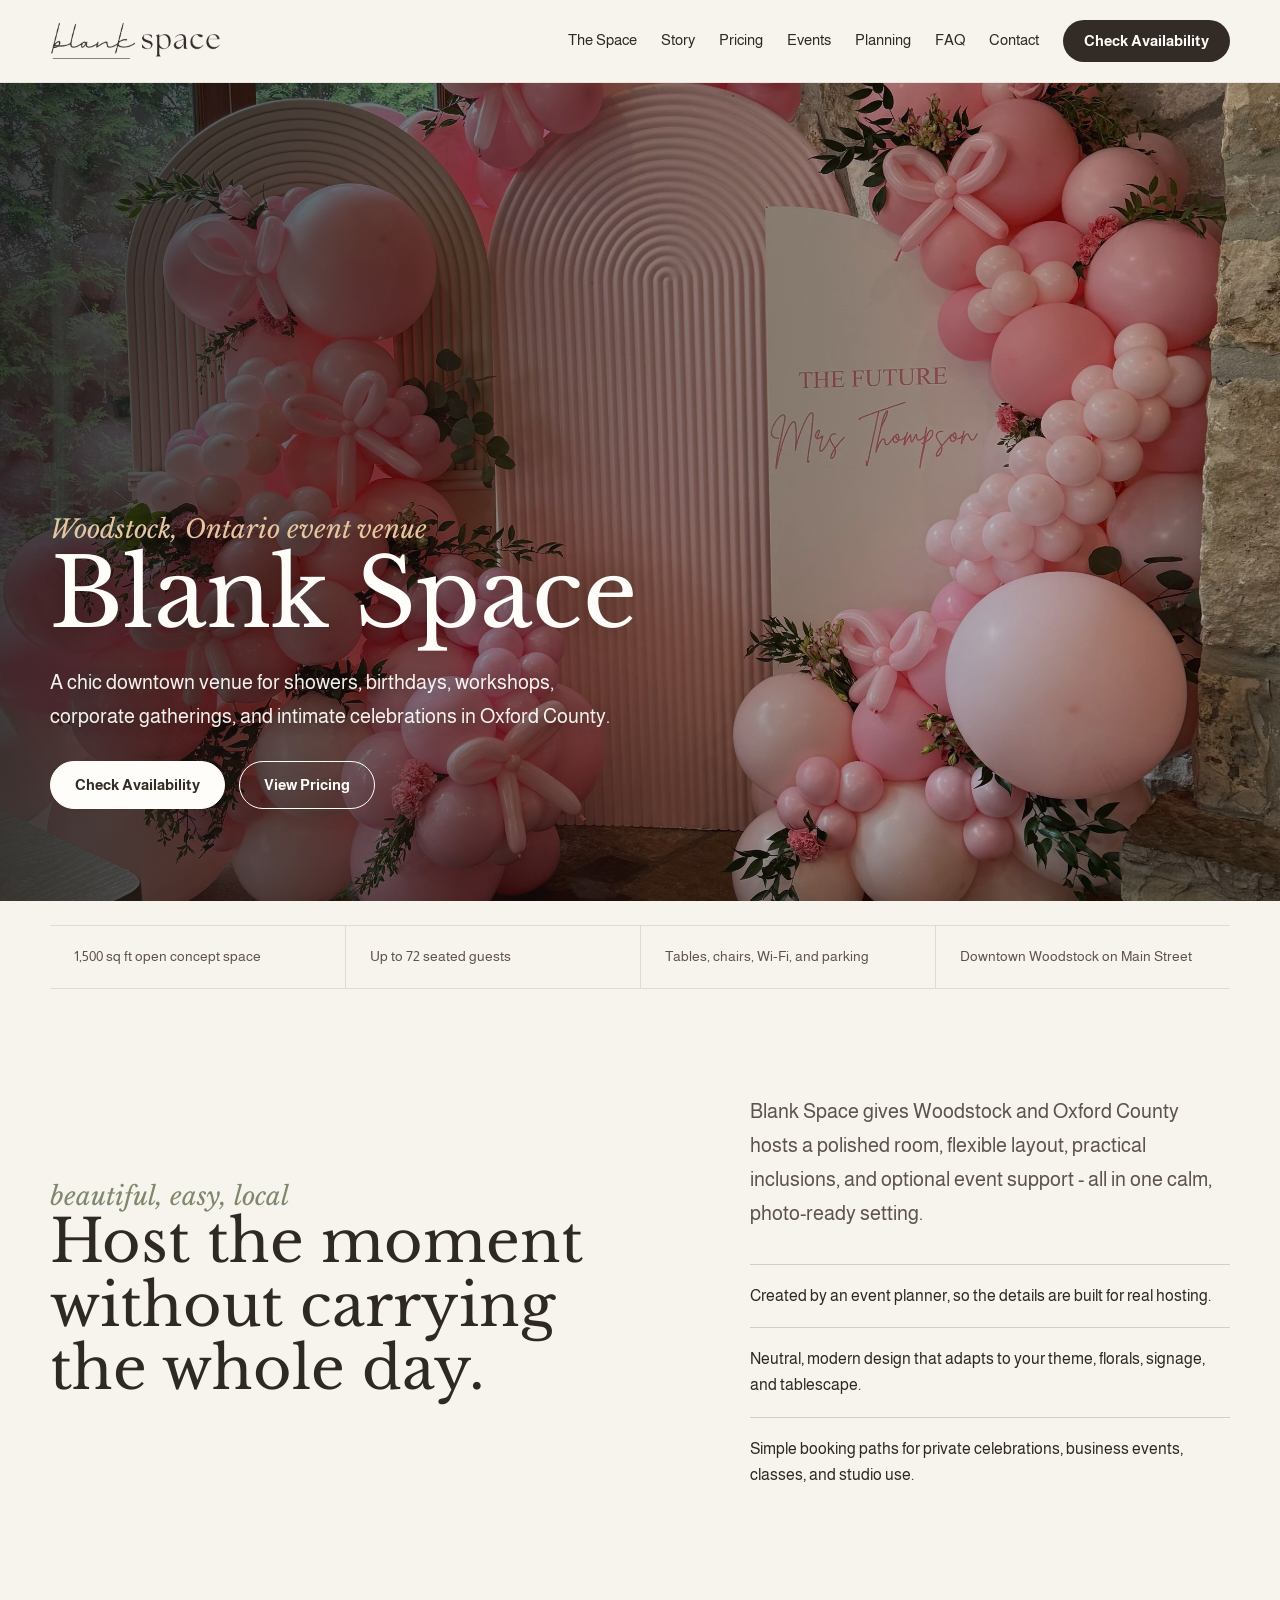
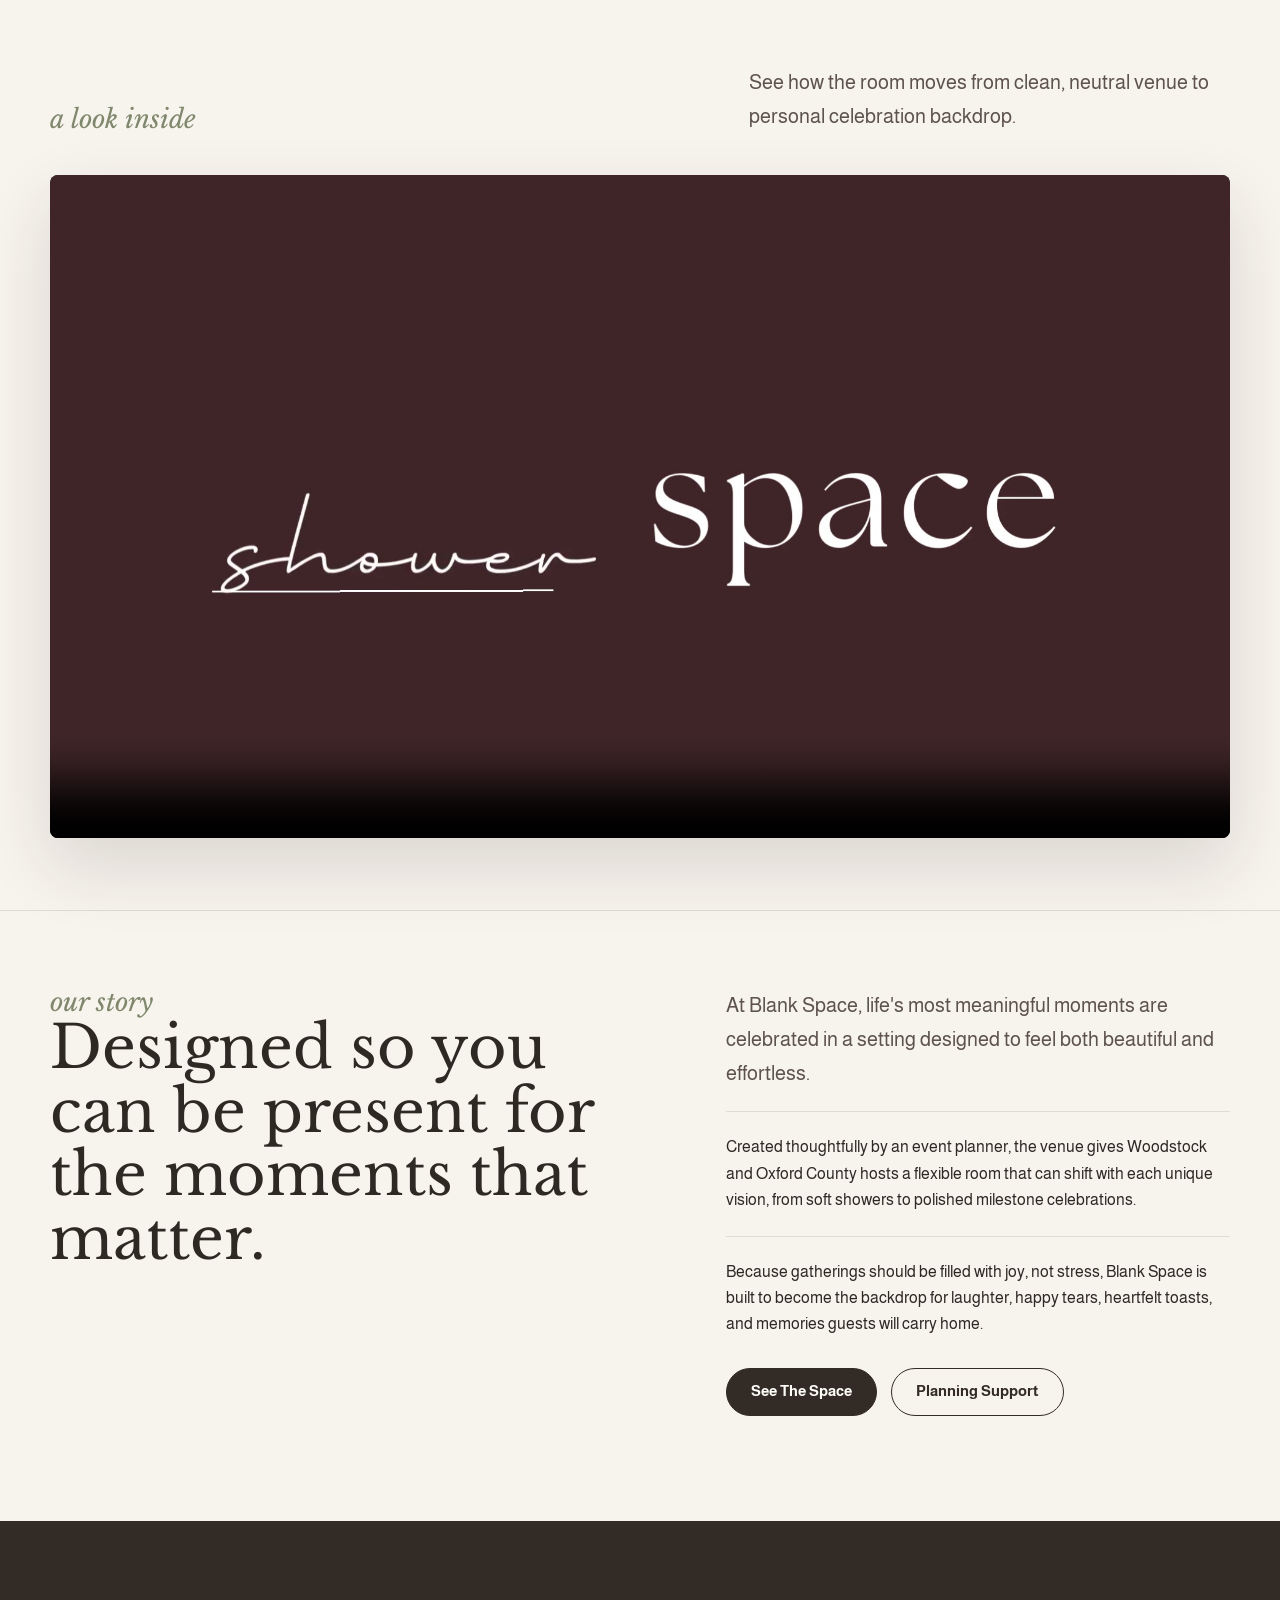
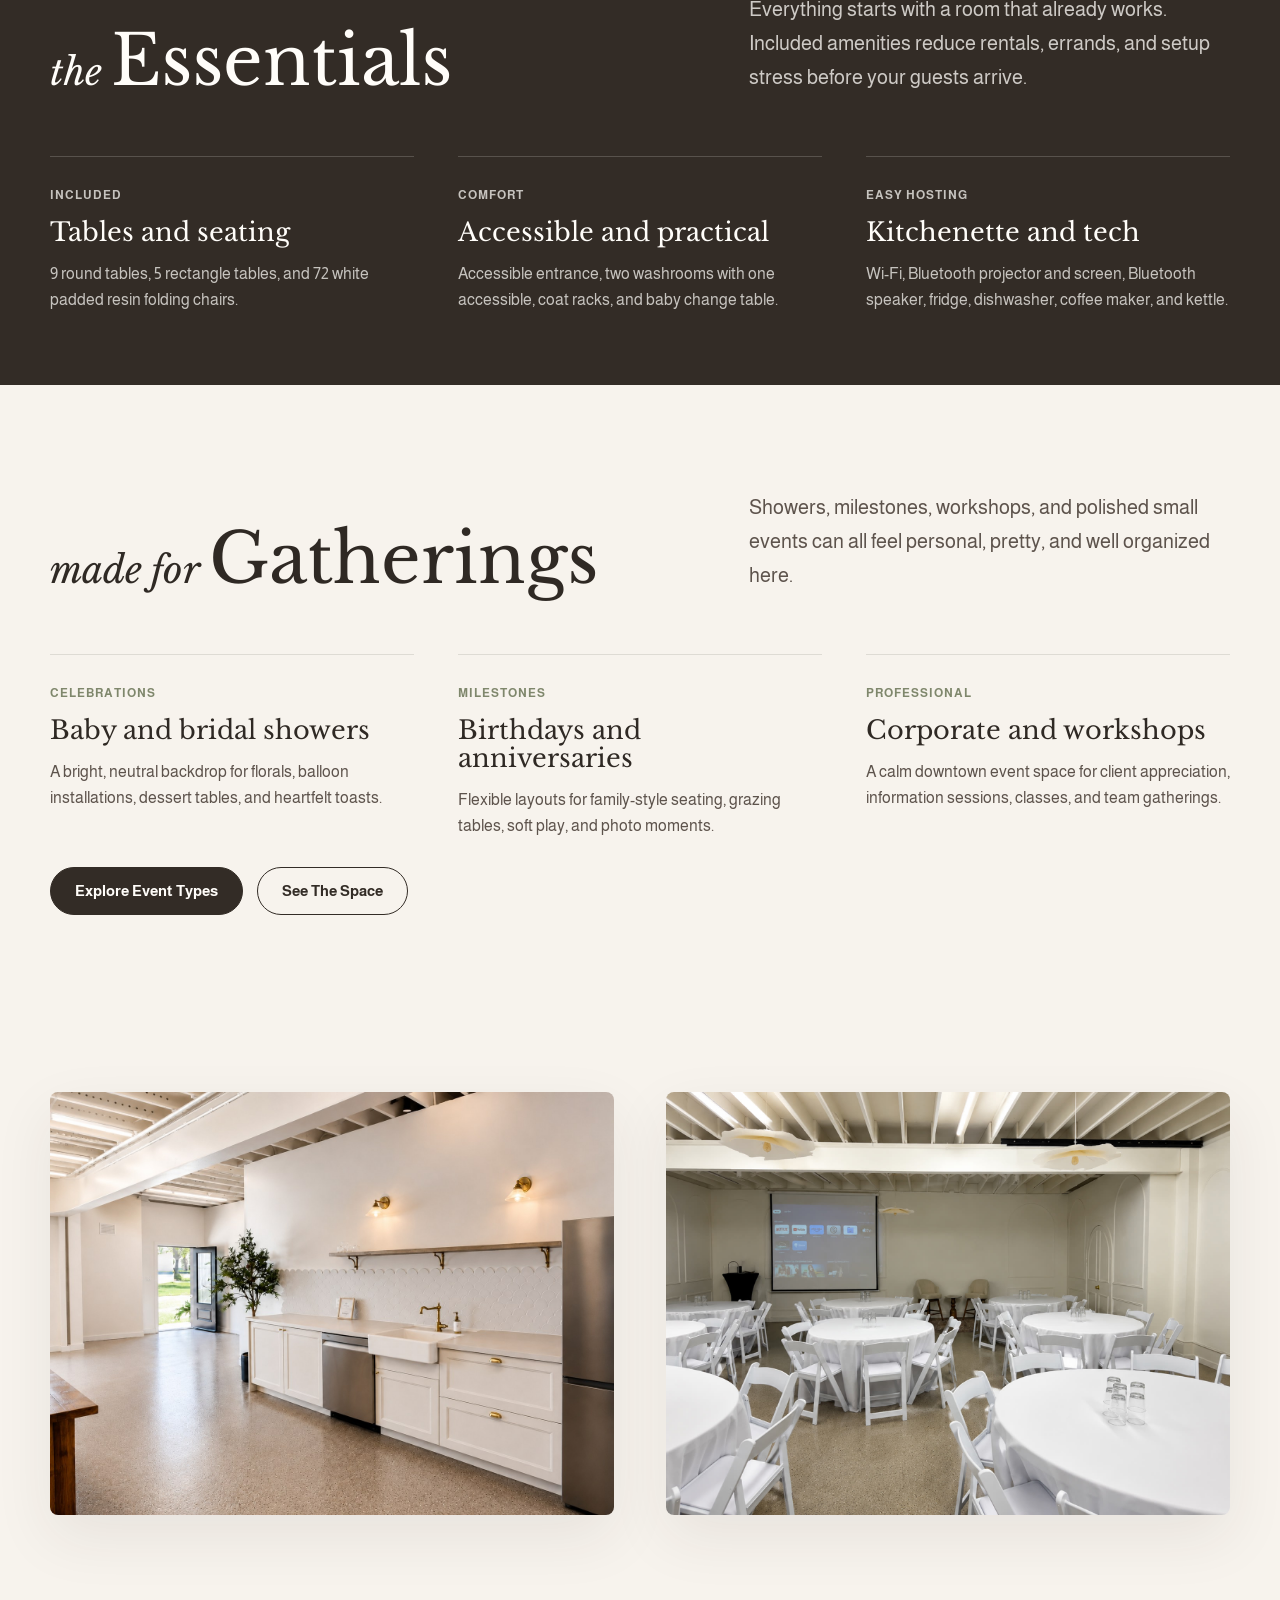
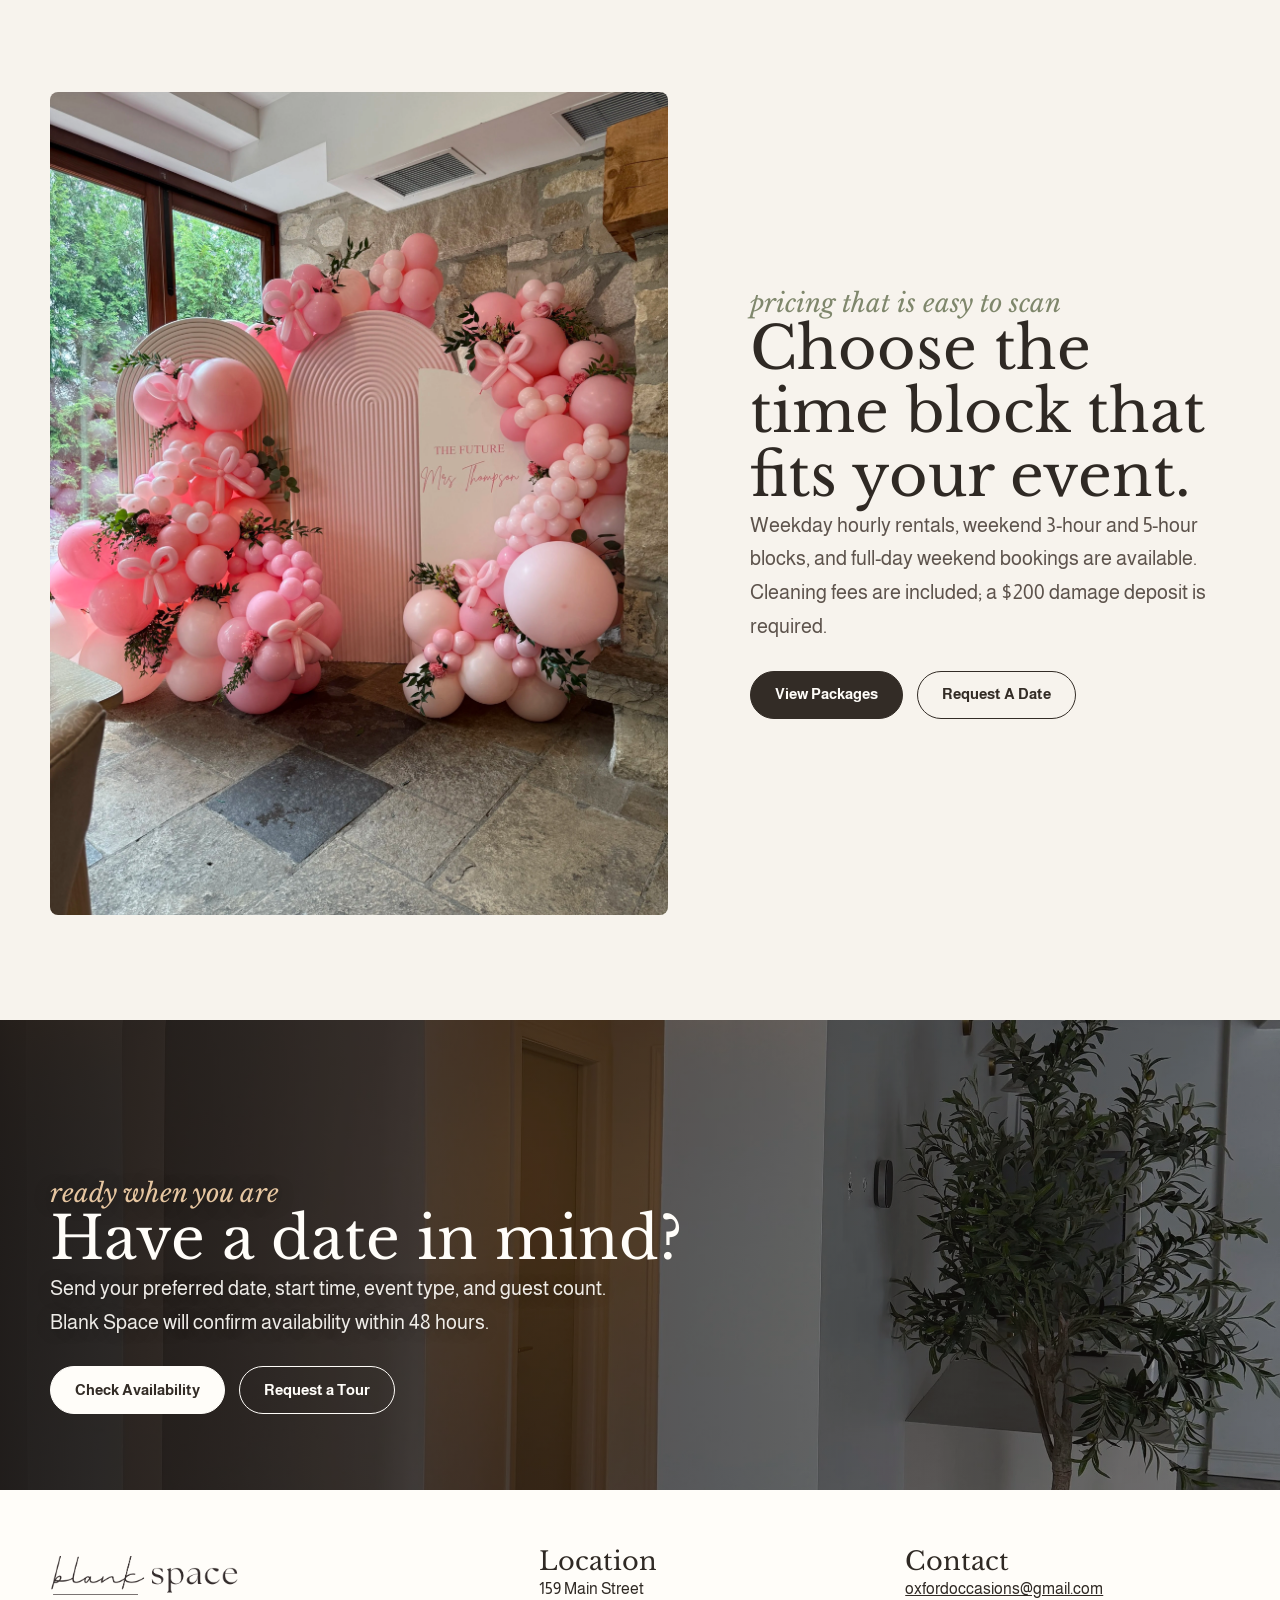
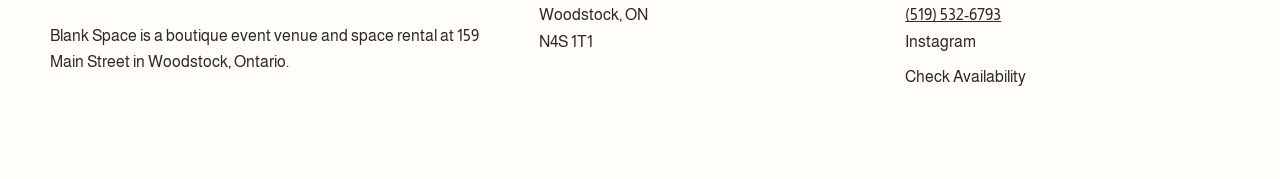
==== site-redesign/index.html @ c5a3ed88 "Point pages at updated kitchenette photo" ====
<!doctype html>
<html lang="en-CA">
  <head>
    <meta charset="utf-8">
    <meta name="viewport" content="width=device-width, initial-scale=1">
    <title>Blank Space | Event Venue & Space Rental in Woodstock, Ontario</title>
    <meta name="description" content="Host showers, birthdays, workshops, corporate events, and intimate celebrations at Blank Space, a chic 1,500 sq ft event venue in downtown Woodstock, Ontario.">
    <link rel="canonical" href="https://www.blankspacewoodstock.ca/">
    <meta property="og:title" content="Blank Space | Woodstock Event Venue">
    <meta property="og:description" content="A chic 1,500 sq ft event venue in downtown Woodstock for showers, birthdays, workshops, corporate events, and intimate gatherings.">
    <meta property="og:image" content="assets/images/pink-shower-backdrop.jpeg">
    <link rel="stylesheet" href="styles.css">
    <script type="application/ld+json">
      {
        "@context": "https://schema.org",
        "@type": "LocalBusiness",
        "name": "Blank Space",
        "image": "https://www.blankspacewoodstock.ca/assets/images/pink-shower-backdrop.jpeg",
        "url": "https://www.blankspacewoodstock.ca/",
        "telephone": "+15195326793",
        "email": "oxfordoccasions@gmail.com",
        "address": {
          "@type": "PostalAddress",
          "streetAddress": "159 Main Street",
          "addressLocality": "Woodstock",
          "addressRegion": "ON",
          "postalCode": "N4S 1T1",
          "addressCountry": "CA"
        },
        "description": "A boutique event venue and space rental in downtown Woodstock, Ontario for showers, birthdays, workshops, corporate events, and intimate celebrations.",
        "priceRange": "$$"
      }
    </script>
  </head>
  <body>
    <a class="skip-link" href="#main">Skip to content</a>
    <header class="site-header">
      <div class="nav-wrap">
        <a class="brand" href="index.html" aria-label="Blank Space home">
          <img src="assets/images/blank-space-logo.png" alt="Blank Space">
        </a>
        <button class="nav-toggle" type="button" aria-expanded="false" aria-controls="site-nav" aria-label="Open menu" data-nav-toggle>
          <span></span><span></span>
        </button>
        <nav class="site-nav" id="site-nav" aria-label="Main navigation" data-nav>
          <a href="space.html">The Space</a>
          <a href="index.html#our-story">Story</a>
          <a href="pricing.html">Pricing</a>
          <a href="events.html">Events</a>
          <a href="planning.html">Planning</a>
          <a href="faq.html">FAQ</a>
          <a href="contact.html">Contact</a>
          <a class="button" href="book.html">Check Availability</a>
        </nav>
      </div>
    </header>

    <main id="main">
      <section class="hero" style="--hero-image: url('assets/images/pink-shower-backdrop.jpeg');">
        <div class="hero-inner">
          <div class="hero-copy reveal">
            <span class="eyebrow">Woodstock, Ontario event venue</span>
            <h1>Blank Space</h1>
            <p class="lead">A chic downtown venue for showers, birthdays, workshops, corporate gatherings, and intimate celebrations in Oxford County.</p>
            <div class="hero-actions">
              <a class="button light" href="book.html">Check Availability</a>
              <a class="button secondary light" href="pricing.html">View Pricing</a>
            </div>
          </div>
        </div>
      </section>

      <section class="hero-facts-section" aria-label="Venue highlights">
        <div class="container hero-facts reveal">
          <span>1,500 sq ft open concept space</span>
          <span>Up to 72 seated guests</span>
          <span>Tables, chairs, Wi-Fi, and parking</span>
          <span>Downtown Woodstock on Main Street</span>
        </div>
      </section>

      <section class="section">
        <div class="container split">
          <div class="reveal">
            <span class="script">beautiful, easy, local</span>
            <h2>Host the moment without carrying the whole day.</h2>
          </div>
          <div class="reveal">
            <p class="lead">Blank Space gives Woodstock and Oxford County hosts a polished room, flexible layout, practical inclusions, and optional event support - all in one calm, photo-ready setting.</p>
            <ul class="list-clean">
              <li>Created by an event planner, so the details are built for real hosting.</li>
              <li>Neutral, modern design that adapts to your theme, florals, signage, and tablescape.</li>
              <li>Simple booking paths for private celebrations, business events, classes, and studio use.</li>
            </ul>
          </div>
        </div>
      </section>

      <section class="section tight video-section">
        <div class="container">
          <div class="video-intro reveal">
            <span class="script">a look inside</span>
            <p class="lead">See how the room moves from clean, neutral venue to personal celebration backdrop.</p>
          </div>
          <div class="video-frame reveal">
            <video
              src="assets/videos/blank-space-original-home.mp4"
              poster="assets/videos/blank-space-video-poster.jpg"
              autoplay
              muted
              loop
              playsinline
              controls
              preload="metadata"
              aria-label="Video tour of Blank Space event venue in Woodstock, Ontario"
            ></video>
          </div>
        </div>
      </section>

      <section class="section story-section" id="our-story">
        <div class="container story-layout reveal">
          <div>
            <span class="script">our story</span>
            <h2>Designed so you can be present for the moments that matter.</h2>
          </div>
          <div class="story-copy">
            <p class="lead">At Blank Space, life's most meaningful moments are celebrated in a setting designed to feel both beautiful and effortless.</p>
            <p>Created thoughtfully by an event planner, the venue gives Woodstock and Oxford County hosts a flexible room that can shift with each unique vision, from soft showers to polished milestone celebrations.</p>
            <p>Because gatherings should be filled with joy, not stress, Blank Space is built to become the backdrop for laughter, happy tears, heartfelt toasts, and memories guests will carry home.</p>
            <div class="actions">
              <a class="button" href="space.html">See The Space</a>
              <a class="button secondary" href="planning.html">Planning Support</a>
            </div>
          </div>
        </div>
      </section>

      <section class="section tight feature-band">
        <div class="container">
          <div class="section-head reveal">
            <div class="title-fusion compact">
              <span class="script">the</span>
              <h2>Essentials</h2>
            </div>
            <p class="lead">Everything starts with a room that already works. Included amenities reduce rentals, errands, and setup stress before your guests arrive.</p>
          </div>
          <div class="feature-grid reveal">
            <article class="panel">
              <p class="meta">Included</p>
              <h3>Tables and seating</h3>
              <p>9 round tables, 5 rectangle tables, and 72 white padded resin folding chairs.</p>
            </article>
            <article class="panel">
              <p class="meta">Comfort</p>
              <h3>Accessible and practical</h3>
              <p>Accessible entrance, two washrooms with one accessible, coat racks, and baby change table.</p>
            </article>
            <article class="panel">
              <p class="meta">Easy hosting</p>
              <h3>Kitchenette and tech</h3>
              <p>Wi-Fi, Bluetooth projector and screen, Bluetooth speaker, fridge, dishwasher, coffee maker, and kettle.</p>
            </article>
          </div>
        </div>
      </section>

      <section class="section">
        <div class="container">
          <div class="section-head reveal">
            <div class="title-fusion compact">
              <span class="script">made for</span>
              <h2>Gatherings</h2>
            </div>
            <p class="lead">Showers, milestones, workshops, and polished small events can all feel personal, pretty, and well organized here.</p>
          </div>
          <div class="event-grid reveal">
            <article class="panel">
              <p class="meta">Celebrations</p>
              <h3>Baby and bridal showers</h3>
              <p>A bright, neutral backdrop for florals, balloon installations, dessert tables, and heartfelt toasts.</p>
            </article>
            <article class="panel">
              <p class="meta">Milestones</p>
              <h3>Birthdays and anniversaries</h3>
              <p>Flexible layouts for family-style seating, grazing tables, soft play, and photo moments.</p>
            </article>
            <article class="panel">
              <p class="meta">Professional</p>
              <h3>Corporate and workshops</h3>
              <p>A calm downtown event space for client appreciation, information sessions, classes, and team gatherings.</p>
            </article>
          </div>
          <div class="actions reveal">
            <a class="button" href="events.html">Explore Event Types</a>
            <a class="button secondary" href="space.html">See The Space</a>
          </div>
        </div>
      </section>

      <section class="section tight">
        <div class="container room-photo-grid reveal" aria-label="Blank Space venue gallery">
          <img src="assets/images/blank-space-kitchenette-wide.jpg" alt="Kitchenette, open entry, and bright neutral finishes inside Blank Space in Woodstock">
          <img src="assets/images/blank-space-seated-event-layout.jpg" alt="Round tables and white chairs set for a gathering at Blank Space">
        </div>
      </section>

      <section class="section">
        <div class="container split">
          <div class="media-frame tall reveal">
            <img src="assets/images/pink-shower-backdrop.jpeg" alt="Pink balloon and backdrop setup for a shower at Blank Space">
          </div>
          <div class="reveal">
            <span class="script">pricing that is easy to scan</span>
            <h2>Choose the time block that fits your event.</h2>
            <p class="lead">Weekday hourly rentals, weekend 3-hour and 5-hour blocks, and full-day weekend bookings are available. Cleaning fees are included; a $200 damage deposit is required.</p>
            <div class="actions">
              <a class="button" href="pricing.html">View Packages</a>
              <a class="button secondary" href="book.html">Request A Date</a>
            </div>
          </div>
        </div>
      </section>

      <section class="dark-cta" style="--cta-image: url('assets/images/arched-entry-detail.jpeg');">
        <div class="container reveal">
          <span class="script">ready when you are</span>
          <h2>Have a date in mind?</h2>
          <p class="lead">Send your preferred date, start time, event type, and guest count. Blank Space will confirm availability within 48 hours.</p>
          <div class="actions">
            <a class="button light" href="book.html">Check Availability</a>
            <a class="button secondary light" href="contact.html">Request a Tour</a>
          </div>
        </div>
      </section>
    </main>

    <footer class="site-footer">
      <div class="container footer-grid">
        <div>
          <img class="footer-logo" src="assets/images/blank-space-logo.png" alt="Blank Space">
          <p>Blank Space is a boutique event venue and space rental at 159 Main Street in Woodstock, Ontario.</p>
        </div>
        <div>
          <h3>Location</h3>
          <p>159 Main Street<br>Woodstock, ON<br>N4S 1T1</p>
        </div>
        <div>
          <h3>Contact</h3>
          <p><a href="mailto:oxfordoccasions@gmail.com">oxfordoccasions@gmail.com</a><br><a href="tel:+15195326793">(519) 532-6793</a></p>
          <nav class="footer-nav" aria-label="Footer navigation">
            <a href="https://www.instagram.com/blankspace.woodstock/">Instagram</a>
            <a href="book.html">Check Availability</a>
          </nav>
        </div>
      </div>
    </footer>

    <div class="mobile-cta" aria-label="Quick actions">
      <a class="button" href="book.html">Book</a>
      <a class="button secondary" href="tel:+15195326793">Call</a>
    </div>
    <script src="script.js" defer></script>
  </body>
</html>
---- site-redesign/styles.css ----
@font-face {
  font-family: "Libre Baskerville";
  src: url("assets/fonts/kmKnZrc3Hgbbcjq75U4uslyuy4kn0qNZaxM.eee132f59d.woff2") format("woff2");
  font-weight: 400;
  font-style: normal;
  font-display: swap;
}

@font-face {
  font-family: "Libre Baskerville";
  src: url("assets/fonts/kmKWZrc3Hgbbcjq75U4uslyuy4kn0qNccR04_RUJeby2OU36SjNNluc.4e88d39c9b.woff2") format("woff2");
  font-weight: 400;
  font-style: italic;
  font-display: swap;
}

@font-face {
  font-family: "Almarai";
  src: url("assets/fonts/tsstApxBaigK_hnnQ12Fow.09d54406c7.woff2") format("woff2");
  font-weight: 400;
  font-style: normal;
  font-display: swap;
}

@font-face {
  font-family: "Almarai";
  src: url("assets/fonts/tssoApxBaigK_hnnS-agtn-Wow.eac91ddb12.woff2") format("woff2");
  font-weight: 700;
  font-style: normal;
  font-display: swap;
}

:root {
  --ink: #2f2924;
  --ink-soft: #5d534c;
  --paper: #f7f3ed;
  --paper-deep: #eee8df;
  --white: #fffdf9;
  --espresso: #332c26;
  --champagne: #d8bea0;
  --rose: #eab8bc;
  --olive: #7f876c;
  --line: rgba(47, 41, 36, 0.18);
  --line-soft: rgba(47, 41, 36, 0.12);
  --radius: 8px;
  --max: 1180px;
  --header-h: 82px;
}

* {
  box-sizing: border-box;
}

html {
  scroll-behavior: smooth;
}

body {
  margin: 0;
  background: var(--paper);
  color: var(--ink);
  font-family: "Almarai", Arial, sans-serif;
  font-size: 16px;
  line-height: 1.65;
}

body.nav-open {
  overflow: hidden;
}

img {
  display: block;
  max-width: 100%;
}

a {
  color: inherit;
}

.skip-link {
  position: fixed;
  left: 16px;
  top: 12px;
  z-index: 1000;
  transform: translateY(-160%);
  background: var(--espresso);
  color: var(--white);
  padding: 12px 16px;
}

.skip-link:focus {
  transform: translateY(0);
}

.site-header {
  position: sticky;
  top: 0;
  z-index: 30;
  min-height: var(--header-h);
  border-bottom: 1px solid rgba(47, 41, 36, 0.08);
  background: rgba(247, 243, 237, 0.92);
  backdrop-filter: blur(16px);
}

.nav-wrap {
  width: min(var(--max), calc(100% - 48px));
  min-height: var(--header-h);
  margin: 0 auto;
  display: flex;
  align-items: center;
  justify-content: space-between;
  gap: 28px;
}

.brand {
  display: inline-flex;
  align-items: center;
  text-decoration: none;
  min-width: 158px;
}

.brand img {
  width: 172px;
  height: auto;
}

.site-nav {
  display: flex;
  align-items: center;
  gap: 24px;
  font-size: 0.91rem;
}

.site-nav a {
  text-decoration: none;
  padding: 8px 0;
  border-bottom: 1px solid transparent;
}

.site-nav a:hover,
.site-nav a[aria-current="page"] {
  border-color: currentColor;
}

.site-nav .button {
  min-height: 42px;
  padding: 12px 20px;
  white-space: nowrap;
}

.nav-toggle {
  display: none;
  width: 44px;
  height: 44px;
  border: 0;
  background: transparent;
  color: var(--ink);
  padding: 10px;
}

.nav-toggle span {
  display: block;
  height: 1px;
  margin: 7px 0;
  background: currentColor;
}

.button,
button.button {
  display: inline-flex;
  align-items: center;
  justify-content: center;
  min-height: 48px;
  padding: 14px 24px;
  border: 1px solid var(--espresso);
  border-radius: 999px;
  background: var(--espresso);
  color: var(--white);
  font: 700 0.93rem/1 "Almarai", Arial, sans-serif;
  text-decoration: none;
  cursor: pointer;
  transition: transform 180ms ease, background 180ms ease, color 180ms ease;
}

.button:hover,
.button:focus-visible {
  transform: translateY(-2px);
  background: transparent;
  color: var(--espresso);
}

.button.light {
  border-color: var(--white);
  background: var(--white);
  color: var(--espresso);
}

.button.light:hover,
.button.light:focus-visible {
  background: transparent;
  color: var(--white);
}

.button.secondary {
  background: transparent;
  color: var(--espresso);
}

.button.secondary:hover,
.button.secondary:focus-visible {
  background: var(--espresso);
  color: var(--white);
}

.button.secondary.light {
  border-color: var(--white);
  background: transparent;
  color: var(--white);
}

.button.secondary.light:hover,
.button.secondary.light:focus-visible {
  background: var(--white);
  color: var(--espresso);
}

.eyebrow,
.script {
  display: block;
  color: var(--olive);
  font-family: "Libre Baskerville", Georgia, serif;
  font-style: italic;
  font-size: clamp(1.3rem, 2vw, 2.2rem);
  line-height: 1.1;
}

.title-fusion {
  --fusion-size: clamp(3.2rem, 7vw, 7.2rem);
  max-width: 940px;
}

.title-fusion .script,
.title-fusion .eyebrow {
  display: inline-block;
  margin-right: 0.16em;
  color: var(--ink);
  font-size: calc(var(--fusion-size) * 0.54);
  line-height: 0.82;
  text-transform: none;
  letter-spacing: 0;
  vertical-align: baseline;
}

.title-fusion h1,
.title-fusion h2 {
  display: inline-block;
  font-size: var(--fusion-size);
  line-height: 0.92;
  vertical-align: baseline;
}

.title-fusion .lead {
  display: block;
}

.title-fusion.compact {
  --fusion-size: clamp(2.7rem, 5.4vw, 5.6rem);
}

.title-fusion.small {
  --fusion-size: clamp(2.35rem, 4.4vw, 4.4rem);
}

.title-fusion.center {
  margin-left: auto;
  margin-right: auto;
  text-align: center;
}

.feature-band .title-fusion .script,
.feature-band .title-fusion .eyebrow,
.feature-band .title-fusion h1,
.feature-band .title-fusion h2,
.dark-cta .title-fusion .script,
.dark-cta .title-fusion .eyebrow,
.dark-cta .title-fusion h1,
.dark-cta .title-fusion h2 {
  color: var(--white);
}

h1,
h2,
h3,
.display {
  margin: 0;
  color: var(--ink);
  font-family: "Libre Baskerville", Georgia, serif;
  font-weight: 400;
  line-height: 1.08;
  text-wrap: pretty;
}

.nowrap {
  white-space: nowrap;
}

h1,
.display {
  font-size: clamp(3rem, 7.4vw, 6.8rem);
}

h2 {
  font-size: clamp(2rem, 4.6vw, 4.45rem);
}

h3 {
  font-size: clamp(1.24rem, 2vw, 1.72rem);
}

p {
  margin: 0;
}

.lead {
  max-width: 720px;
  color: var(--ink-soft);
  font-size: clamp(1.05rem, 1.8vw, 1.28rem);
}

.section {
  padding: clamp(70px, 8.2vw, 118px) 0;
}

.section.tight {
  padding: clamp(44px, 5.6vw, 76px) 0;
}

.container {
  width: min(var(--max), calc(100% - 48px));
  margin: 0 auto;
}

.section-head {
  display: grid;
  grid-template-columns: minmax(0, 0.82fr) minmax(280px, 0.62fr);
  gap: clamp(28px, 5vw, 76px);
  align-items: end;
  margin-bottom: clamp(34px, 5vw, 62px);
}

.hero {
  min-height: calc(100svh - var(--header-h));
  display: grid;
  align-items: end;
  position: relative;
  overflow: hidden;
  background: var(--espresso);
  color: var(--white);
}

.hero::before {
  content: "";
  position: absolute;
  inset: 0;
  background-image:
    linear-gradient(90deg, rgba(22, 18, 16, 0.82), rgba(22, 18, 16, 0.4) 52%, rgba(22, 18, 16, 0.16)),
    var(--hero-image);
  background-size: cover;
  background-position: center;
  transform: scale(1.02);
}

.hero-inner {
  position: relative;
  width: min(var(--max), calc(100% - 48px));
  margin: 0 auto;
  padding: 72px 0 clamp(48px, 8vw, 92px);
}

.hero-copy {
  max-width: 690px;
}

.hero h1,
.hero .display {
  color: var(--white);
  max-width: 760px;
  text-shadow: 0 2px 24px rgba(0, 0, 0, 0.28);
}

.hero .script,
.hero .eyebrow,
.dark-cta .script,
.dark-cta .eyebrow {
  color: #e6c6a1;
  text-shadow: 0 2px 18px rgba(0, 0, 0, 0.36);
}

.hero .lead {
  color: rgba(255, 253, 249, 0.94);
  max-width: 560px;
  margin-top: 20px;
  text-shadow: 0 2px 16px rgba(0, 0, 0, 0.28);
}

.hero-actions,
.actions {
  display: flex;
  flex-wrap: wrap;
  gap: 14px;
  margin-top: 28px;
}

.hero-facts {
  display: grid;
  grid-template-columns: repeat(4, minmax(0, 1fr));
  gap: 0;
  border-top: 1px solid var(--line-soft);
  border-bottom: 1px solid var(--line-soft);
}

.hero-facts span,
.fact-row span {
  display: block;
  color: var(--ink-soft);
  padding: 20px 24px;
  font-size: 0.85rem;
}

.hero-facts span + span {
  border-left: 1px solid var(--line-soft);
}

.hero-facts-section {
  background: var(--paper);
  padding: 24px 0 0;
}

.feature-band {
  background: var(--espresso);
  color: var(--white);
}

.feature-band h2,
.feature-band h3,
.feature-band .script {
  color: var(--white);
}

.feature-band .lead {
  color: rgba(255, 253, 249, 0.76);
}

.split {
  display: grid;
  grid-template-columns: minmax(0, 0.9fr) minmax(300px, 0.7fr);
  gap: clamp(34px, 6.4vw, 86px);
  align-items: center;
}

.media-frame {
  overflow: hidden;
  border-radius: var(--radius);
  min-height: 420px;
  background: var(--paper-deep);
}

.media-frame img {
  width: 100%;
  height: 100%;
  min-height: inherit;
  object-fit: cover;
}

.media-frame.tall {
  min-height: 560px;
}

.video-section {
  padding-top: clamp(12px, 3vw, 34px);
}

.video-intro {
  display: grid;
  grid-template-columns: minmax(0, 0.82fr) minmax(280px, 0.62fr);
  gap: clamp(24px, 5vw, 76px);
  align-items: end;
  margin-bottom: clamp(24px, 4vw, 42px);
}

.video-intro .lead {
  max-width: 520px;
}

.video-frame {
  overflow: hidden;
  border-radius: var(--radius);
  background: var(--espresso);
  box-shadow: 0 28px 70px rgba(47, 41, 36, 0.14);
}

.video-frame video {
  display: block;
  width: 100%;
  aspect-ratio: 16 / 9;
  object-fit: cover;
}

.story-section {
  padding-top: clamp(44px, 6vw, 86px);
  border-top: 1px solid var(--line-soft);
}

.story-layout {
  display: grid;
  grid-template-columns: minmax(0, 0.86fr) minmax(300px, 0.74fr);
  gap: clamp(34px, 7vw, 98px);
  align-items: start;
}

.story-copy {
  max-width: 660px;
}

.story-copy p + p {
  margin-top: 22px;
  padding-top: 22px;
  border-top: 1px solid var(--line-soft);
}

.story-copy .actions {
  margin-top: 30px;
}

.list-clean {
  display: grid;
  gap: 18px;
  padding: 0;
  margin: 34px 0 0;
  list-style: none;
}

.list-clean li {
  padding-top: 18px;
  border-top: 1px solid var(--line);
}

.feature-grid,
.event-grid,
.price-grid,
.addon-grid,
.faq-grid,
.steps {
  display: grid;
  gap: clamp(24px, 3.4vw, 46px);
  background: transparent;
}

.feature-grid {
  grid-template-columns: repeat(3, minmax(0, 1fr));
}

.event-grid,
.addon-grid {
  grid-template-columns: repeat(3, minmax(0, 1fr));
}

.price-grid {
  grid-template-columns: repeat(4, minmax(0, 1fr));
}

.faq-grid {
  grid-template-columns: repeat(2, minmax(0, 1fr));
}

.steps {
  grid-template-columns: repeat(3, minmax(0, 1fr));
}

.panel {
  background: transparent;
  padding: clamp(18px, 2.2vw, 28px) 0 0;
  border-top: 1px solid var(--line-soft);
  min-height: 100%;
}

.feature-band .panel {
  background: transparent;
  border-color: rgba(255, 253, 249, 0.18);
}

.panel p,
.panel li {
  color: var(--ink-soft);
}

.feature-band .panel p,
.feature-band .panel li {
  color: rgba(255, 253, 249, 0.72);
}

.panel .meta {
  margin-bottom: 14px;
  color: var(--olive);
  font-size: 0.78rem;
  font-weight: 700;
  letter-spacing: 0.08em;
  text-transform: uppercase;
}

.meta {
  margin: 0 0 14px;
  color: var(--olive);
  font-size: 0.78rem;
  font-weight: 700;
  letter-spacing: 0.08em;
  text-transform: uppercase;
}

.panel h3 + p,
.panel h3 + ul {
  margin-top: 14px;
}

.panel ul {
  padding: 0;
  margin: 18px 0 0;
  list-style: none;
}

.panel li + li {
  margin-top: 10px;
}

.gallery-strip {
  display: grid;
  grid-template-columns: 1.2fr 0.8fr 1fr;
  gap: clamp(16px, 2vw, 26px);
  align-items: stretch;
}

.gallery-strip img {
  width: 100%;
  height: clamp(260px, 34vw, 470px);
  object-fit: cover;
  border-radius: var(--radius);
}

.gallery-strip img:nth-child(2) {
  height: clamp(310px, 39vw, 570px);
}

.room-photo-grid {
  display: grid;
  grid-template-columns: minmax(0, 1fr) minmax(0, 1fr);
  gap: clamp(22px, 4vw, 52px);
}

.room-photo-grid img {
  display: block;
  width: 100%;
  height: auto;
  border-radius: var(--radius);
  box-shadow: 0 22px 60px rgba(47, 41, 36, 0.08);
}

.price {
  display: flex;
  align-items: baseline;
  gap: 8px;
  margin-top: 28px;
  font-family: "Libre Baskerville", Georgia, serif;
  font-size: clamp(2rem, 3.5vw, 3.4rem);
  line-height: 1;
}

.price small {
  font-family: "Almarai", Arial, sans-serif;
  font-size: 0.9rem;
}

.rate-row ul {
  padding: 0;
  margin: 18px 0 0;
  color: var(--ink-soft);
  list-style: none;
}

.rate-row li + li {
  margin-top: 8px;
}

.note {
  margin-top: 18px;
  color: var(--ink-soft);
  font-size: 0.93rem;
}

.dark-cta {
  position: relative;
  overflow: hidden;
  min-height: 470px;
  display: grid;
  align-items: end;
  background: var(--espresso);
  color: var(--white);
}

.dark-cta::before {
  content: "";
  position: absolute;
  inset: 0;
  background-image:
    linear-gradient(90deg, rgba(22, 18, 16, 0.92), rgba(22, 18, 16, 0.62) 48%, rgba(22, 18, 16, 0.36)),
    var(--cta-image);
  background-position: center;
  background-size: cover;
  opacity: 0.95;
}

.dark-cta .container {
  position: relative;
  padding: clamp(50px, 6vw, 76px) 0;
}

.dark-cta h2,
.dark-cta .lead {
  color: var(--white);
}

.dark-cta .lead {
  max-width: 560px;
  color: rgba(255, 253, 249, 0.92);
  text-shadow: 0 2px 16px rgba(0, 0, 0, 0.28);
}

.page-hero {
  padding: clamp(62px, 8vw, 104px) 0 clamp(42px, 6vw, 76px);
}

.page-hero .container {
  display: grid;
  grid-template-columns: minmax(0, 1.1fr) minmax(280px, 0.55fr);
  gap: clamp(28px, 5vw, 76px);
  align-items: end;
}

.page-hero h1 {
  max-width: 820px;
  font-size: clamp(2.65rem, 4.35vw, 4.45rem);
  line-height: 1.05;
}

.page-hero .lead {
  margin-top: 24px;
}

.page-hero.centered .container {
  display: block;
  max-width: 940px;
  text-align: center;
}

.page-hero.centered .lead,
.page-hero.centered h1 {
  margin-left: auto;
  margin-right: auto;
}

.space-hero {
  padding-bottom: clamp(34px, 5vw, 72px);
}

.space-hero .container {
  align-items: center;
}

.space-hero-visual {
  display: block;
}

.space-hero-visual img {
  width: 100%;
  height: auto;
  aspect-ratio: 4 / 3;
  object-fit: cover;
  border-radius: var(--radius);
}

.open-specs {
  display: grid;
  grid-template-columns: repeat(6, minmax(0, 1fr));
  gap: clamp(22px, 3vw, 42px);
  margin: 0;
  padding-left: 0;
  padding-top: clamp(26px, 4vw, 54px);
  border-top: 1px solid var(--line-soft);
}

.open-specs li {
  list-style: none;
}

.open-specs strong {
  display: block;
  font-family: "Libre Baskerville", Georgia, serif;
  font-size: clamp(1.28rem, 2vw, 1.9rem);
  font-weight: 400;
  line-height: 1.12;
}

.open-specs span {
  display: block;
  margin-top: 10px;
  color: var(--ink-soft);
  font-size: 0.94rem;
}

.feature-band .open-specs {
  border-color: rgba(255, 253, 249, 0.2);
}

.feature-band .open-specs span {
  color: rgba(255, 253, 249, 0.72);
}

.rate-sheet {
  border-top: 1px solid var(--line);
}

.rate-row {
  display: grid;
  grid-template-columns: minmax(170px, 0.45fr) minmax(260px, 0.9fr) minmax(170px, 0.4fr);
  gap: clamp(24px, 5vw, 76px);
  padding: clamp(28px, 5vw, 62px) 0;
  border-bottom: 1px solid var(--line-soft);
  align-items: start;
}

.rate-row .price {
  margin-top: 0;
  justify-content: flex-end;
}

.quiet-note {
  max-width: 840px;
  margin-top: clamp(30px, 5vw, 62px);
  color: var(--ink-soft);
}

.event-ledger {
  display: grid;
  grid-template-columns: repeat(2, minmax(0, 1fr));
  column-gap: clamp(42px, 8vw, 126px);
  row-gap: clamp(34px, 6vw, 82px);
}

.event-item {
  padding-top: 22px;
  border-top: 1px solid var(--line-soft);
}

.event-item:nth-child(even) {
  margin-top: clamp(28px, 5vw, 78px);
}

.event-item .meta {
  margin-bottom: 14px;
}

.event-item p,
.service-row p {
  color: var(--ink-soft);
}

.regional-note {
  display: grid;
  grid-template-columns: minmax(0, 0.65fr) minmax(320px, 0.8fr);
  gap: clamp(34px, 7vw, 98px);
  align-items: end;
}

.regional-note h2,
.planning-editorial h2,
.details h2,
.contact-shell h2,
.booking-shell h2 {
  max-width: 690px;
  font-size: clamp(2.1rem, 3.35vw, 3.55rem);
  line-height: 1.06;
}

.planning-editorial {
  display: grid;
  grid-template-columns: minmax(320px, 0.78fr) minmax(0, 0.82fr);
  gap: clamp(34px, 7vw, 104px);
  align-items: start;
}

.planning-editorial .media-frame {
  position: sticky;
  top: calc(var(--header-h) + 32px);
}

.service-list {
  display: grid;
  gap: clamp(28px, 4vw, 52px);
  margin-top: clamp(32px, 5vw, 70px);
}

.service-row {
  display: grid;
  grid-template-columns: minmax(120px, 0.28fr) minmax(0, 1fr);
  gap: clamp(22px, 4vw, 58px);
  padding-top: clamp(22px, 4vw, 42px);
  border-top: 1px solid var(--line-soft);
}

.faq-list {
  max-width: 980px;
  margin: 0 auto;
  border-top: 1px solid var(--line-soft);
}

.faq-item {
  border-bottom: 1px solid var(--line-soft);
  padding: clamp(22px, 4vw, 38px) 0;
}

.faq-item h2 {
  font-family: "Libre Baskerville", Georgia, serif;
  font-size: clamp(1.28rem, 2.4vw, 2rem);
  line-height: 1.18;
}

.faq-item p {
  max-width: 760px;
  margin-top: 18px;
  color: var(--ink-soft);
}

.contact-shell,
.booking-shell {
  display: grid;
  gap: clamp(36px, 7vw, 104px);
  align-items: start;
}

.contact-shell {
  grid-template-columns: minmax(260px, 0.42fr) minmax(0, 0.8fr);
}

.booking-shell {
  grid-template-columns: minmax(0, 0.82fr) minmax(280px, 0.48fr);
}

.form-panel {
  padding-top: 0;
  border-top: 0;
}

.contact-card,
.process-list {
  border-top: 1px solid var(--line-soft);
}

.contact-card {
  padding: 0;
  list-style: none;
}

.contact-card li,
.process-list article {
  padding: 22px 0;
  border-bottom: 1px solid var(--line-soft);
}

.contact-card {
  margin-top: clamp(32px, 5vw, 64px);
}

.contact-card li {
  list-style: none;
}

.booking-aside {
  position: sticky;
  top: calc(var(--header-h) + 32px);
}

.map-section {
  padding-top: clamp(24px, 4vw, 60px);
}

.map-section h2 {
  font-size: clamp(2.25rem, 4.4vw, 4.3rem);
}

.map-layout {
  display: grid;
  grid-template-columns: minmax(260px, 0.48fr) minmax(0, 0.92fr);
  gap: clamp(34px, 7vw, 106px);
  align-items: center;
}

.map-frame {
  margin: 0;
}

.map-frame img {
  width: 100%;
  border: 1px solid var(--line-soft);
  border-radius: var(--radius);
  background: var(--paper);
  box-shadow: 0 28px 70px rgba(47, 41, 36, 0.11);
}

.form-panel .form-grid {
  margin-bottom: 22px;
}

.feature-band .service-row {
  border-color: rgba(255, 253, 249, 0.18);
}

.feature-band .service-row p,
.feature-band .process-list p {
  color: rgba(255, 253, 249, 0.72);
}

.feature-band .meta {
  color: #d8bea0;
}

.process-list p {
  color: var(--ink-soft);
}

.details {
  display: grid;
  grid-template-columns: 0.7fr 1fr;
  gap: clamp(28px, 7vw, 90px);
}

.detail-list {
  display: grid;
  gap: 18px;
  margin: 0;
  padding: 0;
  list-style: none;
}

.detail-list li {
  display: grid;
  grid-template-columns: 150px 1fr;
  gap: 20px;
  padding: 18px 0;
  border-top: 1px solid var(--line);
}

.detail-list strong {
  color: var(--ink);
}

.form-grid {
  display: grid;
  grid-template-columns: repeat(2, minmax(0, 1fr));
  gap: 18px;
}

.field {
  display: grid;
  gap: 8px;
}

.field.full {
  grid-column: 1 / -1;
}

label {
  font-weight: 700;
  font-size: 0.9rem;
}

input,
select,
textarea {
  width: 100%;
  min-height: 48px;
  border: 1px solid var(--line);
  border-radius: var(--radius);
  background: var(--white);
  color: var(--ink);
  font: 400 1rem/1.4 "Almarai", Arial, sans-serif;
  padding: 12px 14px;
}

textarea {
  min-height: 150px;
  resize: vertical;
}

.form-note {
  margin-top: 18px;
  color: var(--ink-soft);
  font-size: 0.93rem;
}

.site-footer {
  background: var(--white);
  padding: 58px 0 88px;
}

.footer-grid {
  display: grid;
  grid-template-columns: 1.1fr 0.8fr 0.8fr;
  gap: 42px;
  align-items: start;
}

.footer-logo {
  width: 190px;
  margin-bottom: 20px;
}

.footer-nav {
  display: grid;
  gap: 9px;
}

.footer-nav a {
  text-decoration: none;
}

.footer-nav a:hover {
  text-decoration: underline;
}

.mobile-cta {
  display: none;
}

.reveal,
.reveal.is-visible {
  opacity: 1;
  transform: none;
}

@media (max-width: 980px) {
  :root {
    --header-h: 72px;
  }

  .nav-wrap {
    width: min(var(--max), calc(100% - 32px));
  }

  .brand img {
    width: 148px;
  }

  .nav-toggle {
    display: block;
    z-index: 40;
  }

  .site-nav {
    position: fixed;
    inset: var(--header-h) 0 auto 0;
    display: grid;
    gap: 0;
    padding: 12px 24px 26px;
    background: var(--paper);
    border-bottom: 1px solid var(--line);
    transform: translateY(-130%);
    transition: transform 240ms ease;
  }

  .site-nav.is-open {
    transform: translateY(0);
  }

  .site-nav a {
    padding: 13px 0;
  }

  .site-nav .button {
    margin-top: 10px;
  }

  .section-head,
  .split,
  .video-intro,
  .story-layout,
  .space-hero .container,
  .regional-note,
  .planning-editorial,
  .contact-shell,
  .booking-shell,
  .map-layout,
  .page-hero .container,
  .details,
  .footer-grid {
    grid-template-columns: 1fr;
  }

  .open-specs {
    grid-template-columns: repeat(3, minmax(0, 1fr));
  }

  .rate-row {
    grid-template-columns: minmax(150px, 0.4fr) minmax(0, 1fr);
  }

  .rate-row .price {
    grid-column: 1 / -1;
    justify-content: flex-start;
  }

  .planning-editorial .media-frame,
  .booking-aside {
    position: static;
  }

  .feature-grid,
  .event-grid,
  .addon-grid,
  .price-grid,
  .faq-grid,
  .steps {
    grid-template-columns: 1fr 1fr;
  }

  .hero-facts {
    grid-template-columns: 1fr 1fr;
  }

  .hero-facts span + span {
    border-left: 0;
  }

  .hero-facts span:nth-child(even) {
    border-left: 1px solid var(--line-soft);
  }

  .hero-facts span:nth-child(n + 3) {
    border-top: 1px solid var(--line-soft);
  }

  .gallery-strip {
    grid-template-columns: 1fr;
  }

  .gallery-strip img,
  .gallery-strip img:nth-child(2) {
    height: 360px;
  }

  .room-photo-grid {
    grid-template-columns: 1fr;
  }
}

@media (max-width: 640px) {
  h1,
  .display {
    font-size: clamp(2.45rem, 11vw, 3.35rem);
  }

  .hero h1,
  .hero .display {
    font-size: clamp(3rem, 13.5vw, 4.15rem);
  }

  h2 {
    font-size: clamp(1.9rem, 8.8vw, 2.72rem);
  }

  .map-section h2 {
    font-size: clamp(2rem, 8.6vw, 2.82rem);
  }

  .page-hero h1 {
    font-size: clamp(2.32rem, 9.8vw, 3.08rem);
  }

  h3 {
    font-size: clamp(1.28rem, 6vw, 1.58rem);
  }

  .script {
    font-size: clamp(1.2rem, 6vw, 1.65rem);
  }

  .title-fusion,
  .title-fusion.compact,
  .title-fusion.small {
    --fusion-size: clamp(2.55rem, 12vw, 4rem);
  }

  .title-fusion .script,
  .title-fusion .eyebrow {
    margin-right: 0.12em;
    font-size: calc(var(--fusion-size) * 0.48);
  }

  .container,
  .hero-inner,
  .nav-wrap {
    width: calc(100% - 32px);
  }

  .hero {
    min-height: calc(92svh - var(--header-h));
  }

  .hero::before {
    background-image:
      linear-gradient(180deg, rgba(19, 15, 13, 0.64), rgba(19, 15, 13, 0.84)),
      var(--hero-image);
    background-position: center;
  }

  .hero-inner {
    padding: 52px 0 34px;
  }

  .hero-actions,
  .actions {
    display: grid;
    grid-template-columns: 1fr;
  }

  .button {
    width: 100%;
  }

  .hero-facts,
  .feature-grid,
  .event-grid,
  .addon-grid,
  .price-grid,
  .faq-grid,
  .steps,
  .form-grid {
    grid-template-columns: 1fr;
  }

  .open-specs,
  .event-ledger,
  .rate-row,
  .service-row {
    grid-template-columns: 1fr;
  }

  .event-item:nth-child(even) {
    margin-top: 0;
  }

  .hero-facts {
    gap: 0;
    border-bottom: 1px solid var(--line-soft);
  }

  .hero-facts span,
  .fact-row span {
    padding: 14px 0;
  }

  .hero-facts span:nth-child(even) {
    border-left: 0;
  }

  .hero-facts span + span,
  .hero-facts span:nth-child(n + 3) {
    border-top: 1px solid var(--line-soft);
  }

  .detail-list li {
    grid-template-columns: 1fr;
    gap: 6px;
  }

  .media-frame,
  .media-frame.tall {
    min-height: 310px;
  }

  .mobile-cta {
    display: none;
  }

  .section {
    padding: 62px 0;
  }

  .section.tight {
    padding: 38px 0;
  }

  .section-head {
    margin-bottom: 32px;
  }

  .page-hero {
    padding: 54px 0 38px;
  }

  .site-footer {
    padding-bottom: 72px;
  }
}

@media (prefers-reduced-motion: reduce) {
  *,
  *::before,
  *::after {
    scroll-behavior: auto !important;
    transition: none !important;
  }

  .reveal {
    opacity: 1;
    transform: none;
  }
}
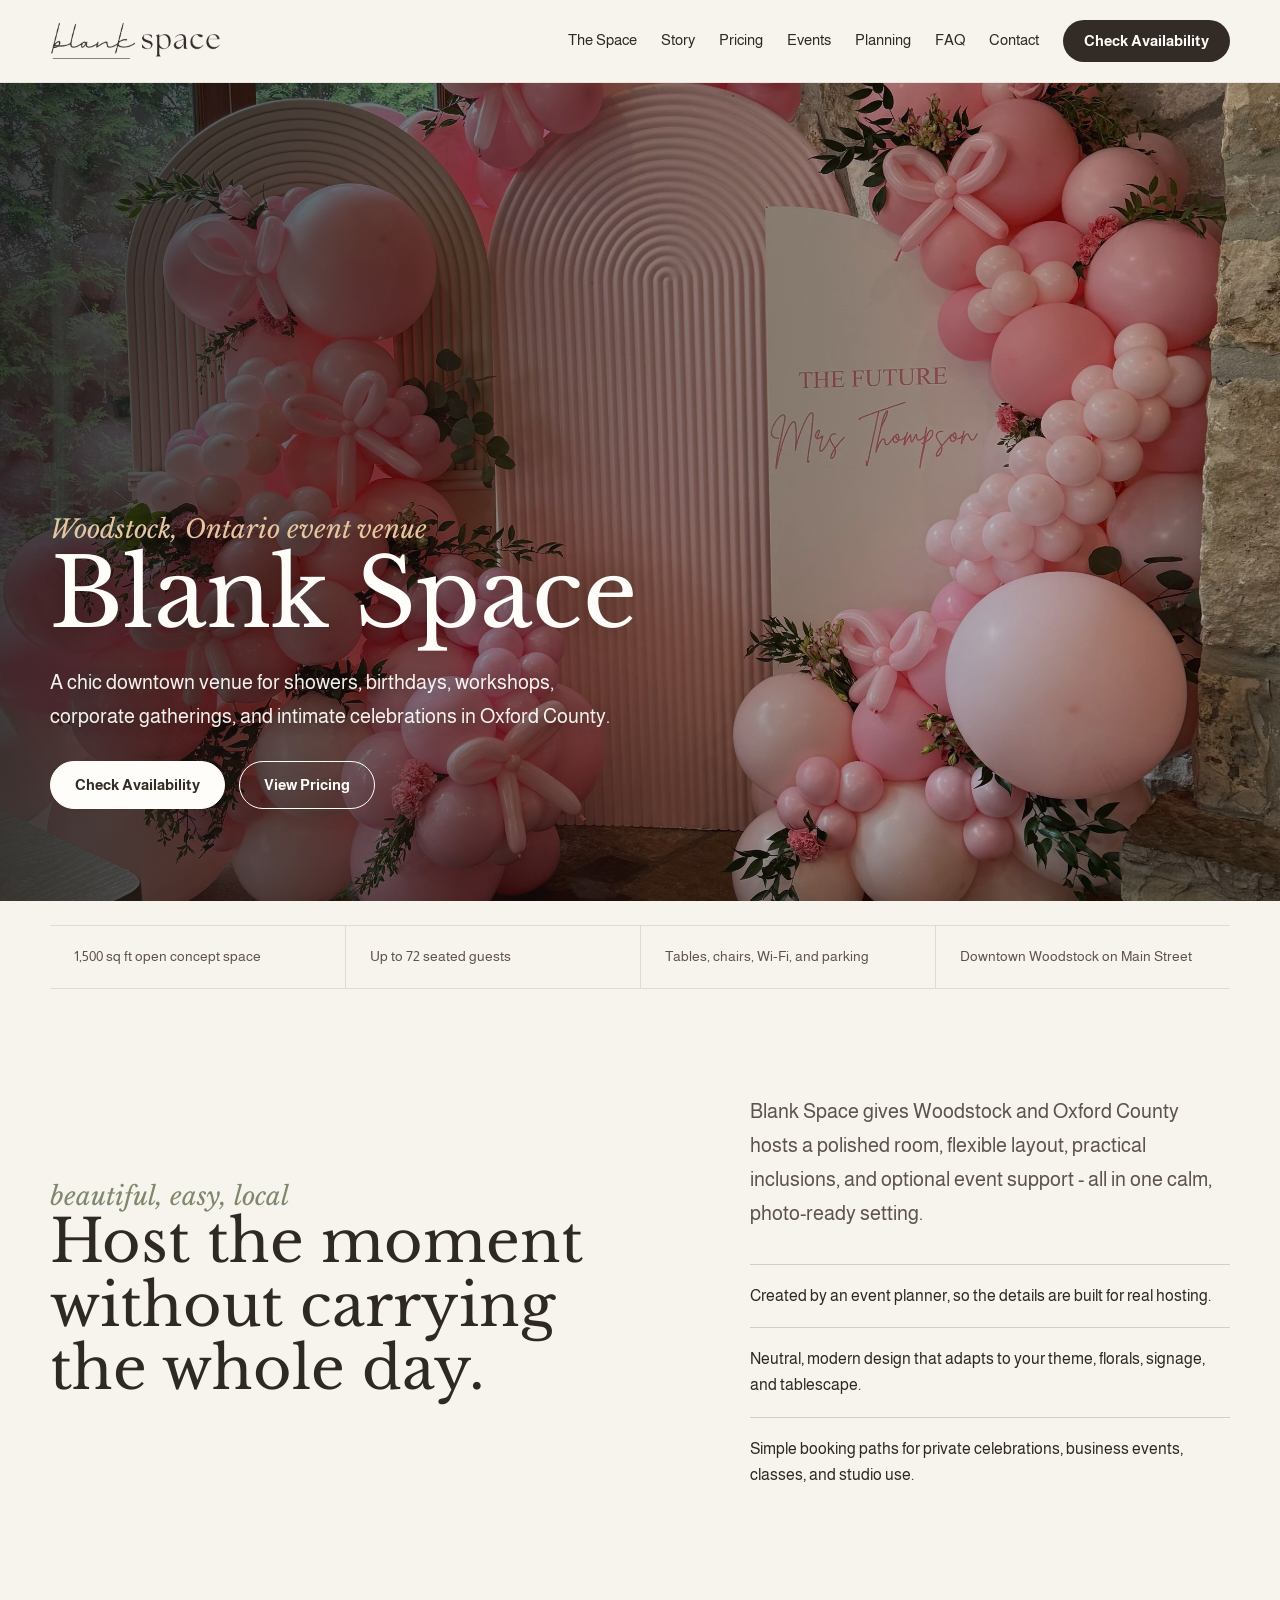
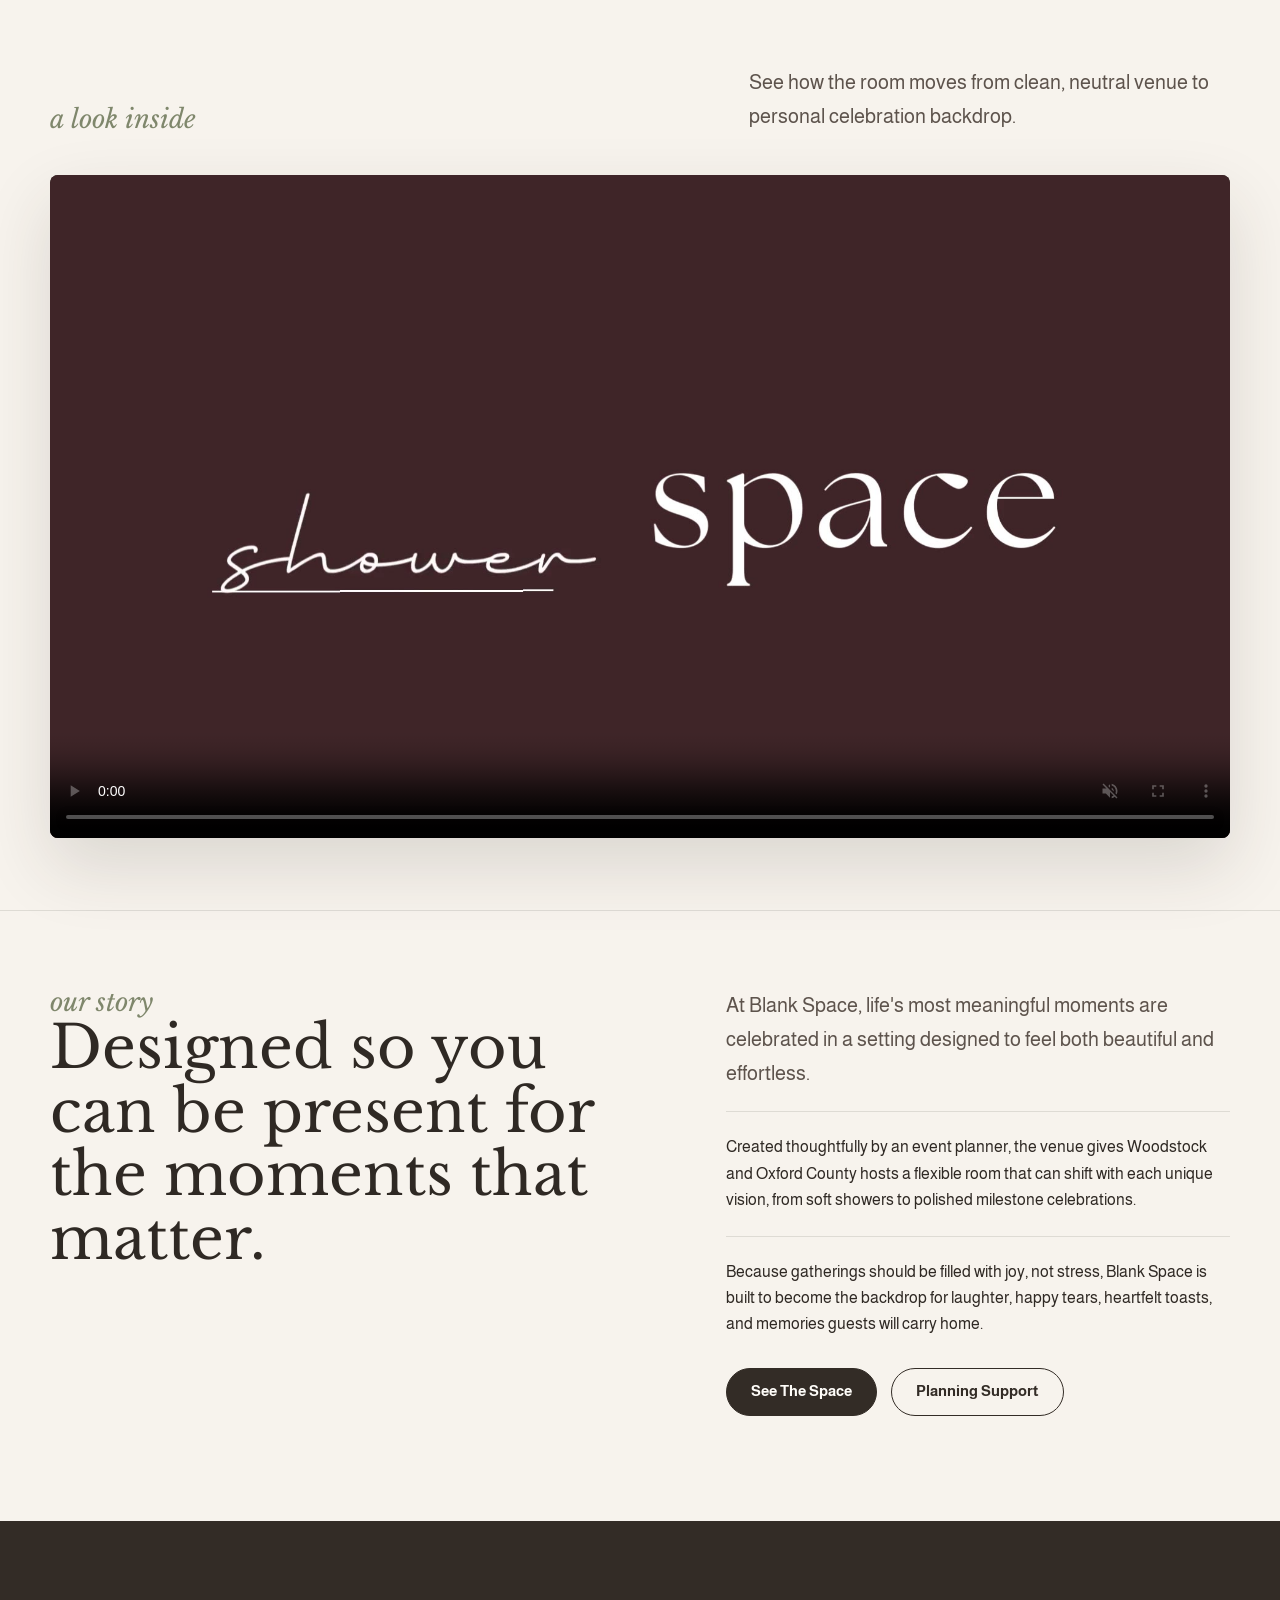
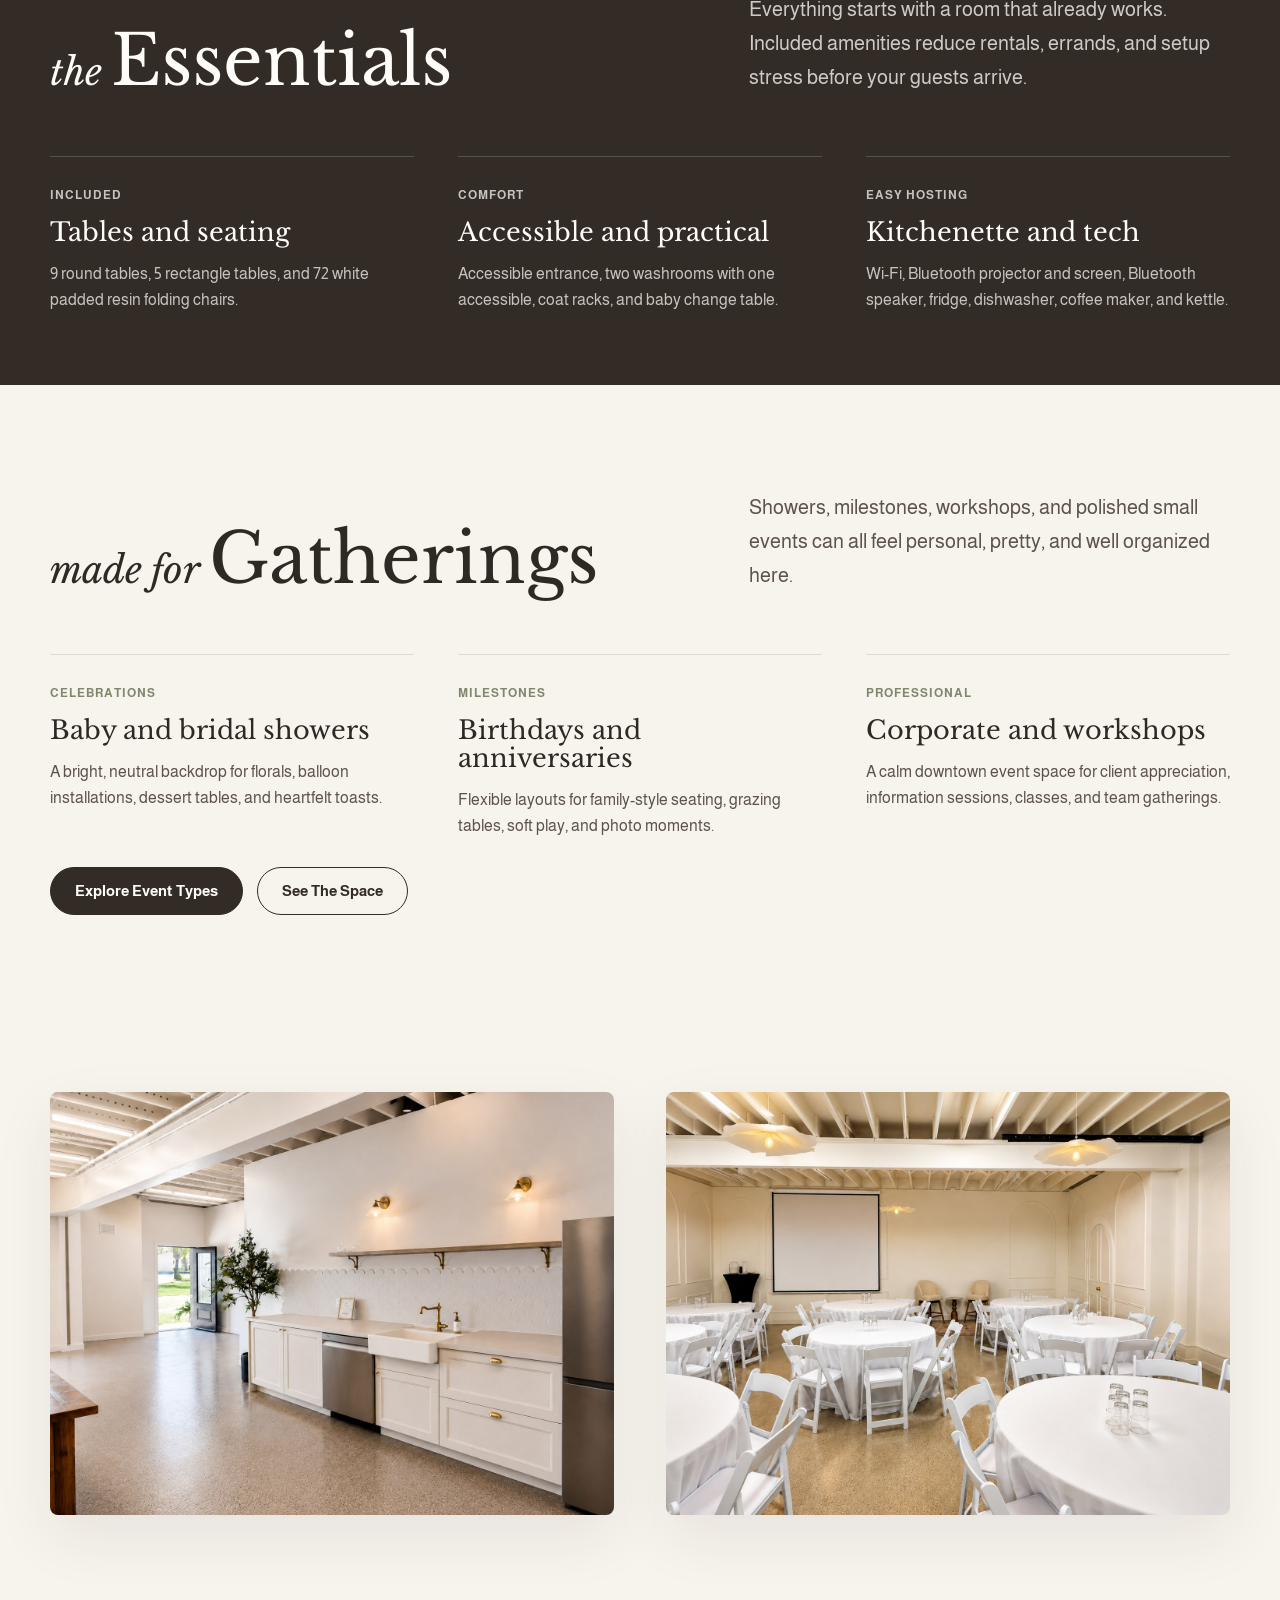
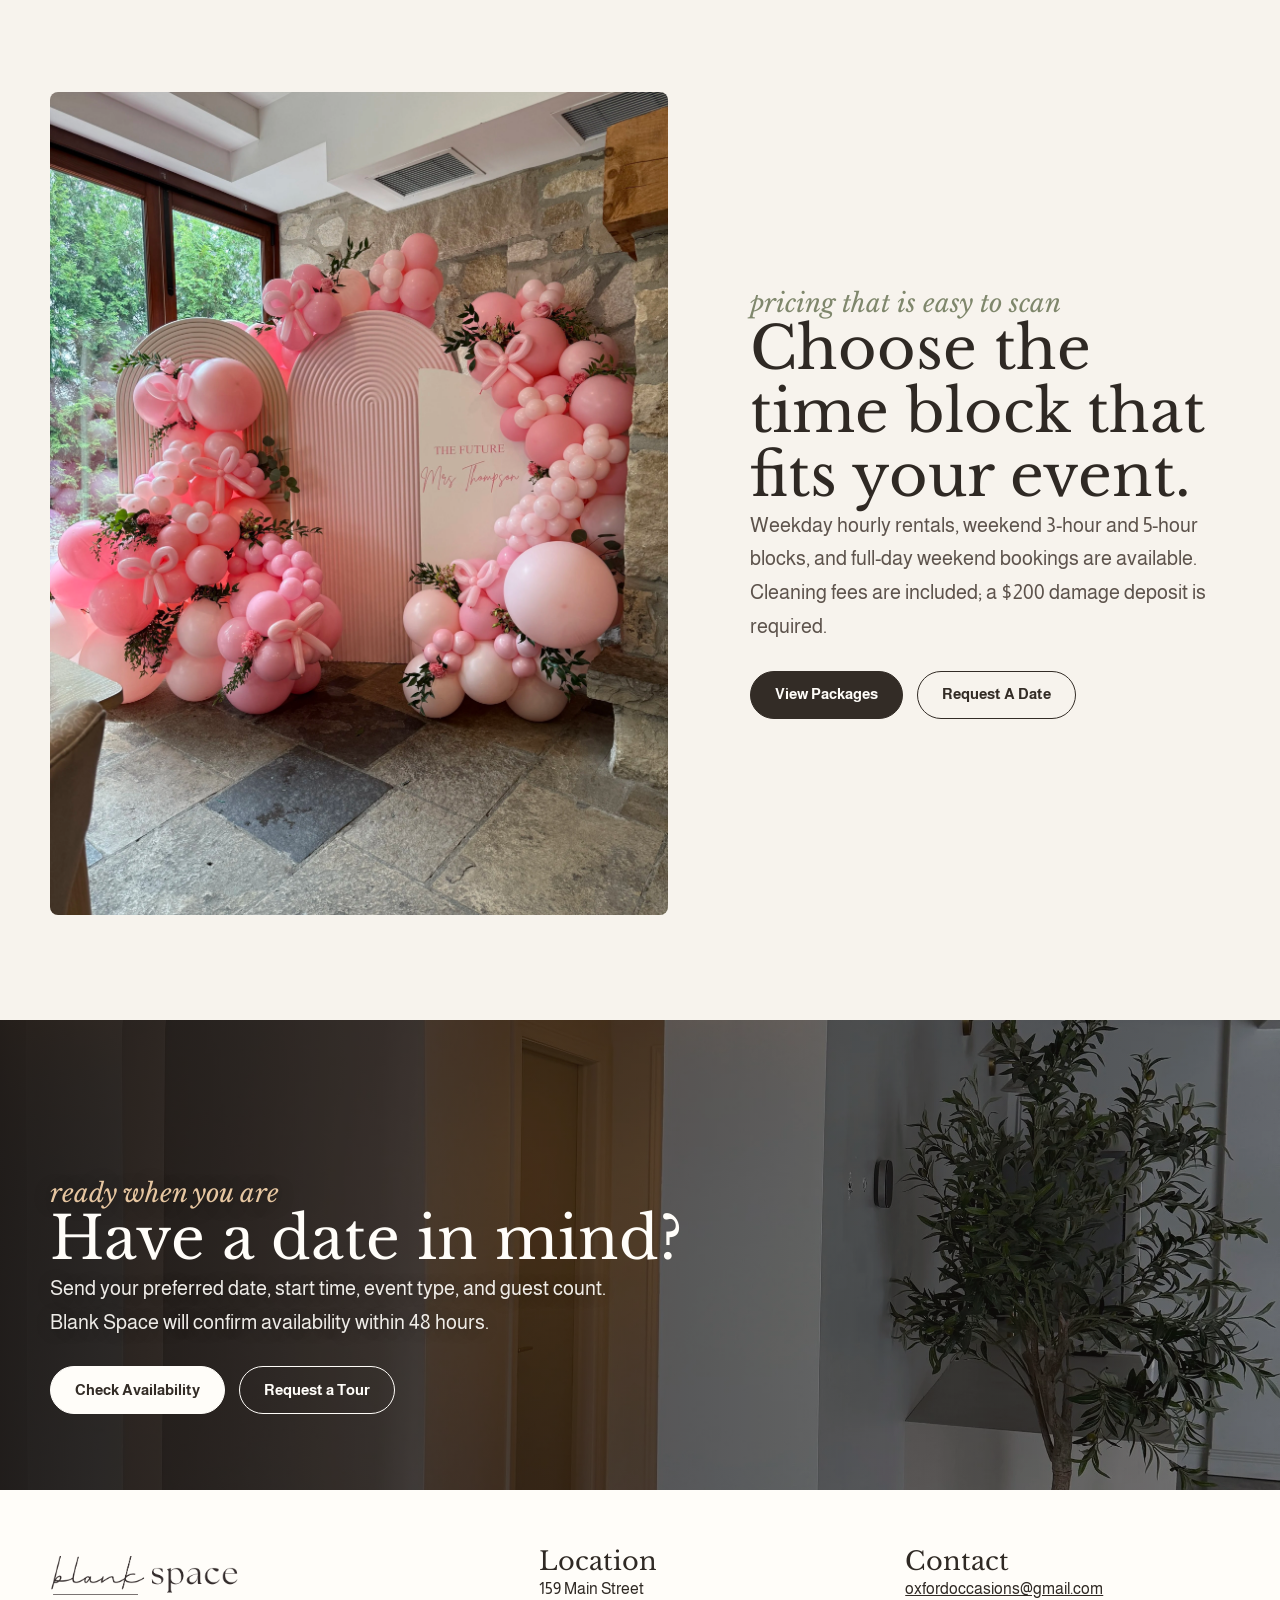
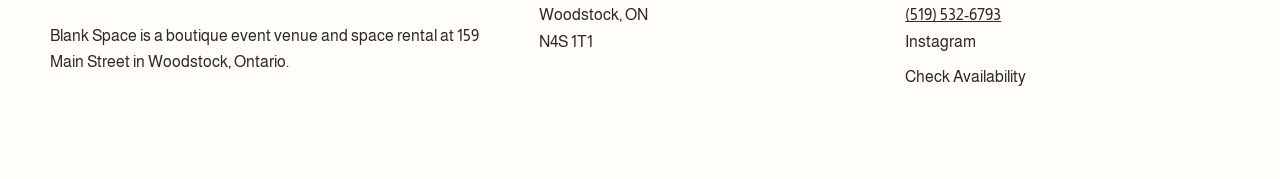
==== commit 248d0b27: "Point pages at updated seated layout photo" ====
--- a/site-redesign/index.html
+++ b/site-redesign/index.html
@@ -201,7 +201,7 @@
       <section class="section tight">
         <div class="container room-photo-grid reveal" aria-label="Blank Space venue gallery">
           <img src="assets/images/blank-space-kitchenette-wide.jpg" alt="Kitchenette, open entry, and bright neutral finishes inside Blank Space in Woodstock">
-          <img src="assets/images/blank-space-seated-event-layout.jpg" alt="Round tables and white chairs set for a gathering at Blank Space">
+          <img src="assets/images/blank-space-seated-layout-wide.jpg" alt="Round tables and white chairs set for a gathering at Blank Space">
         </div>
       </section>
 
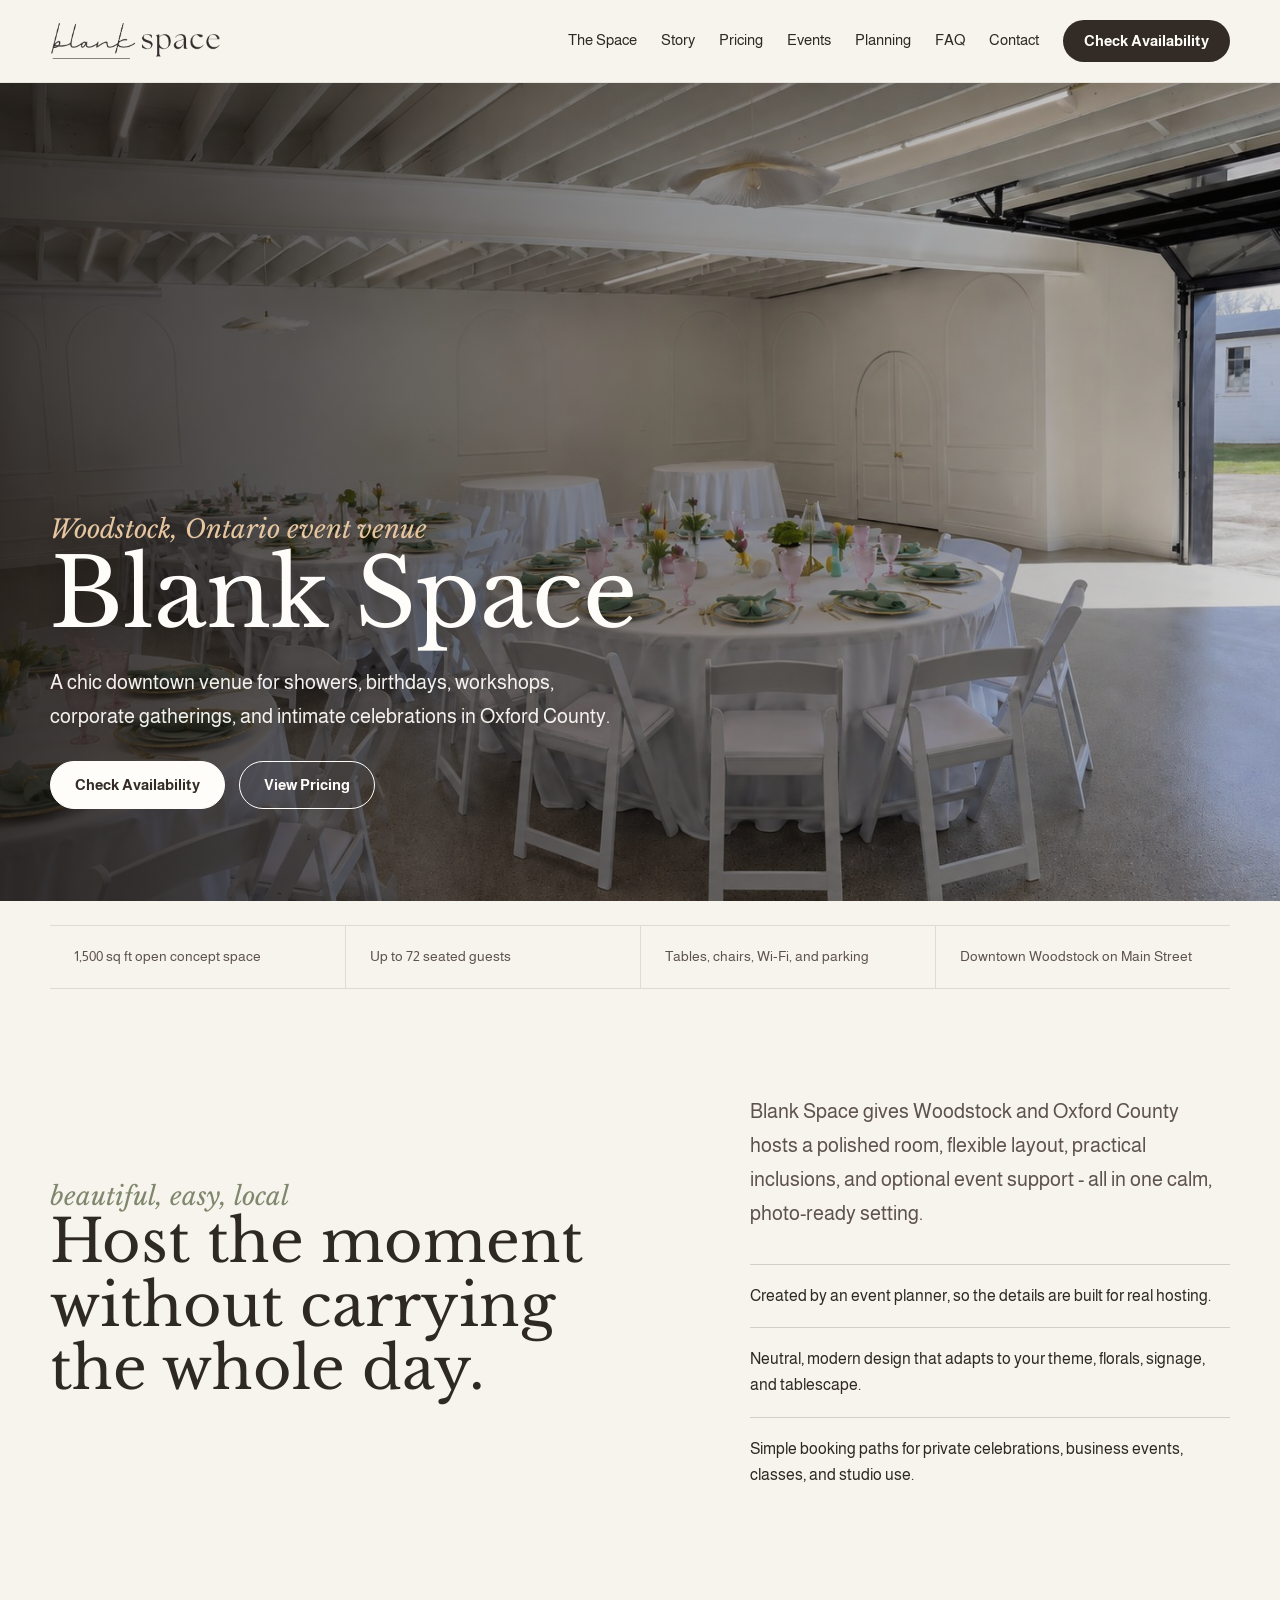
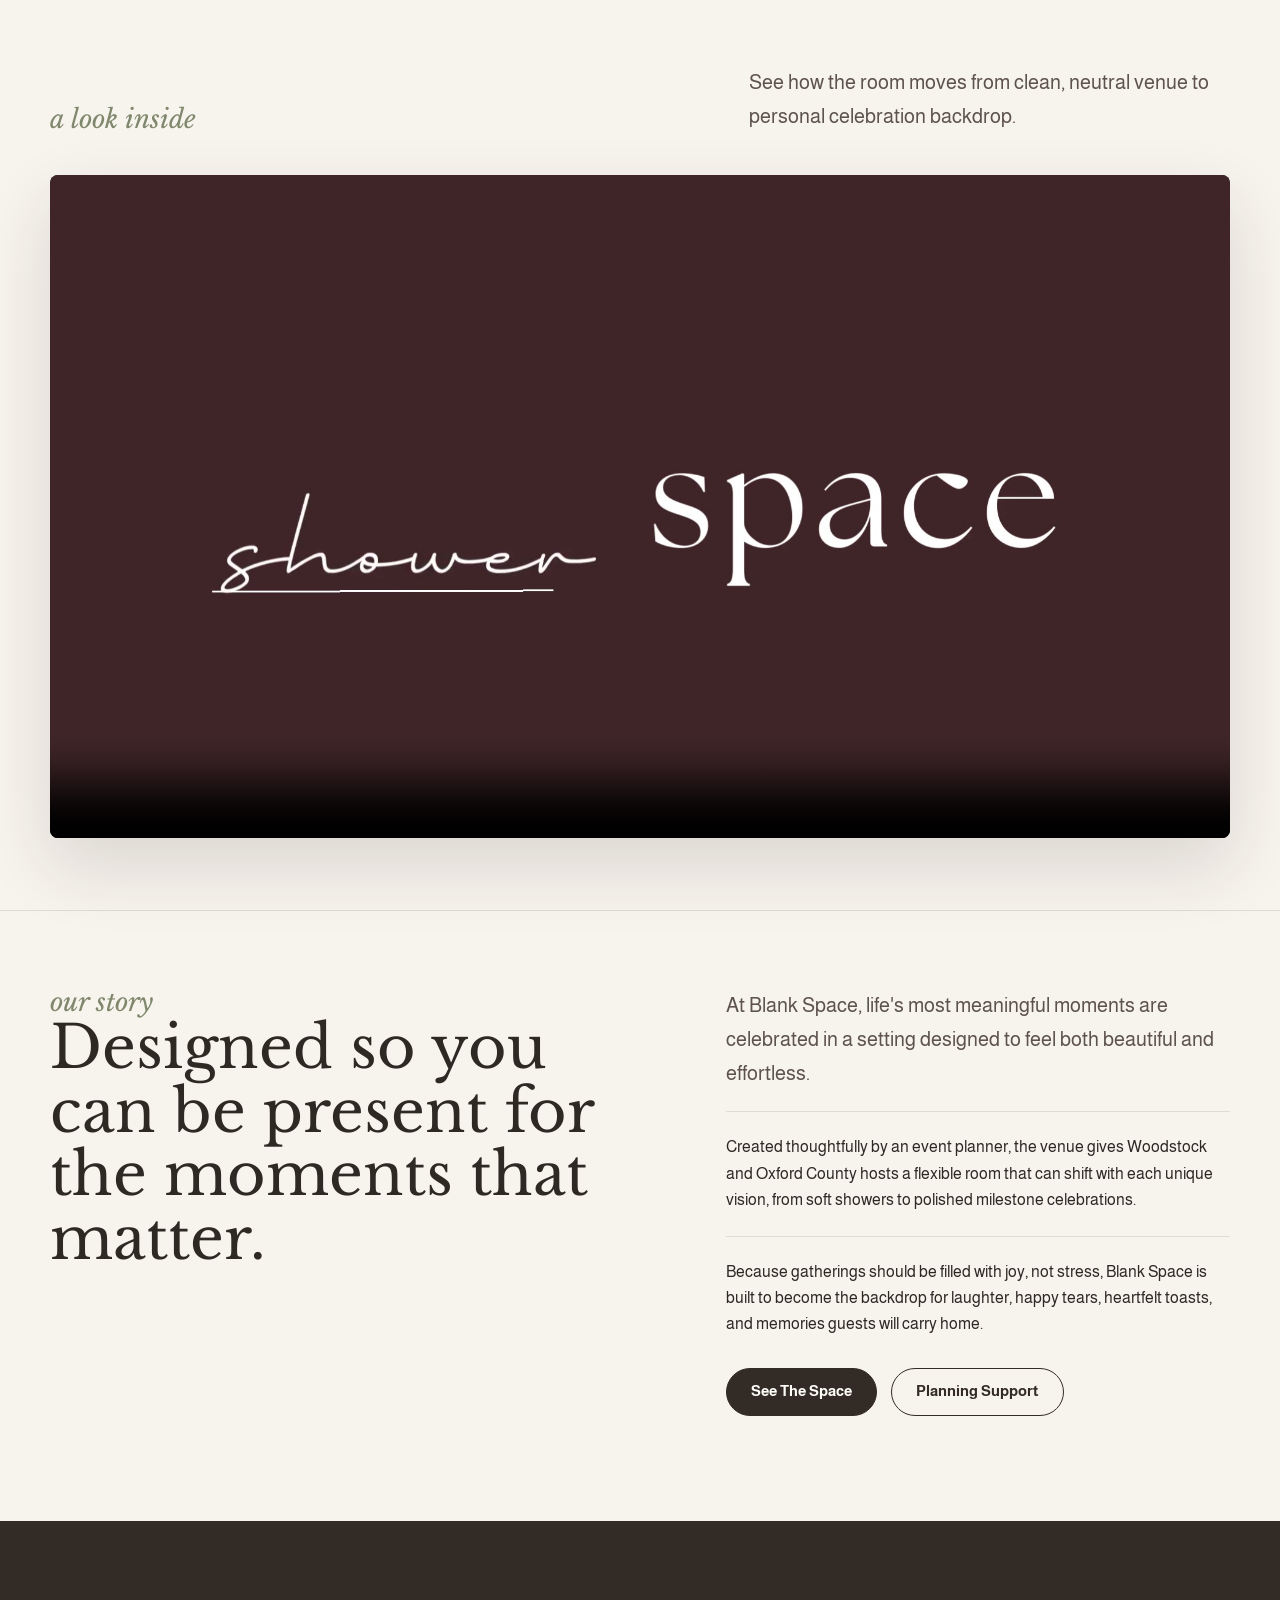
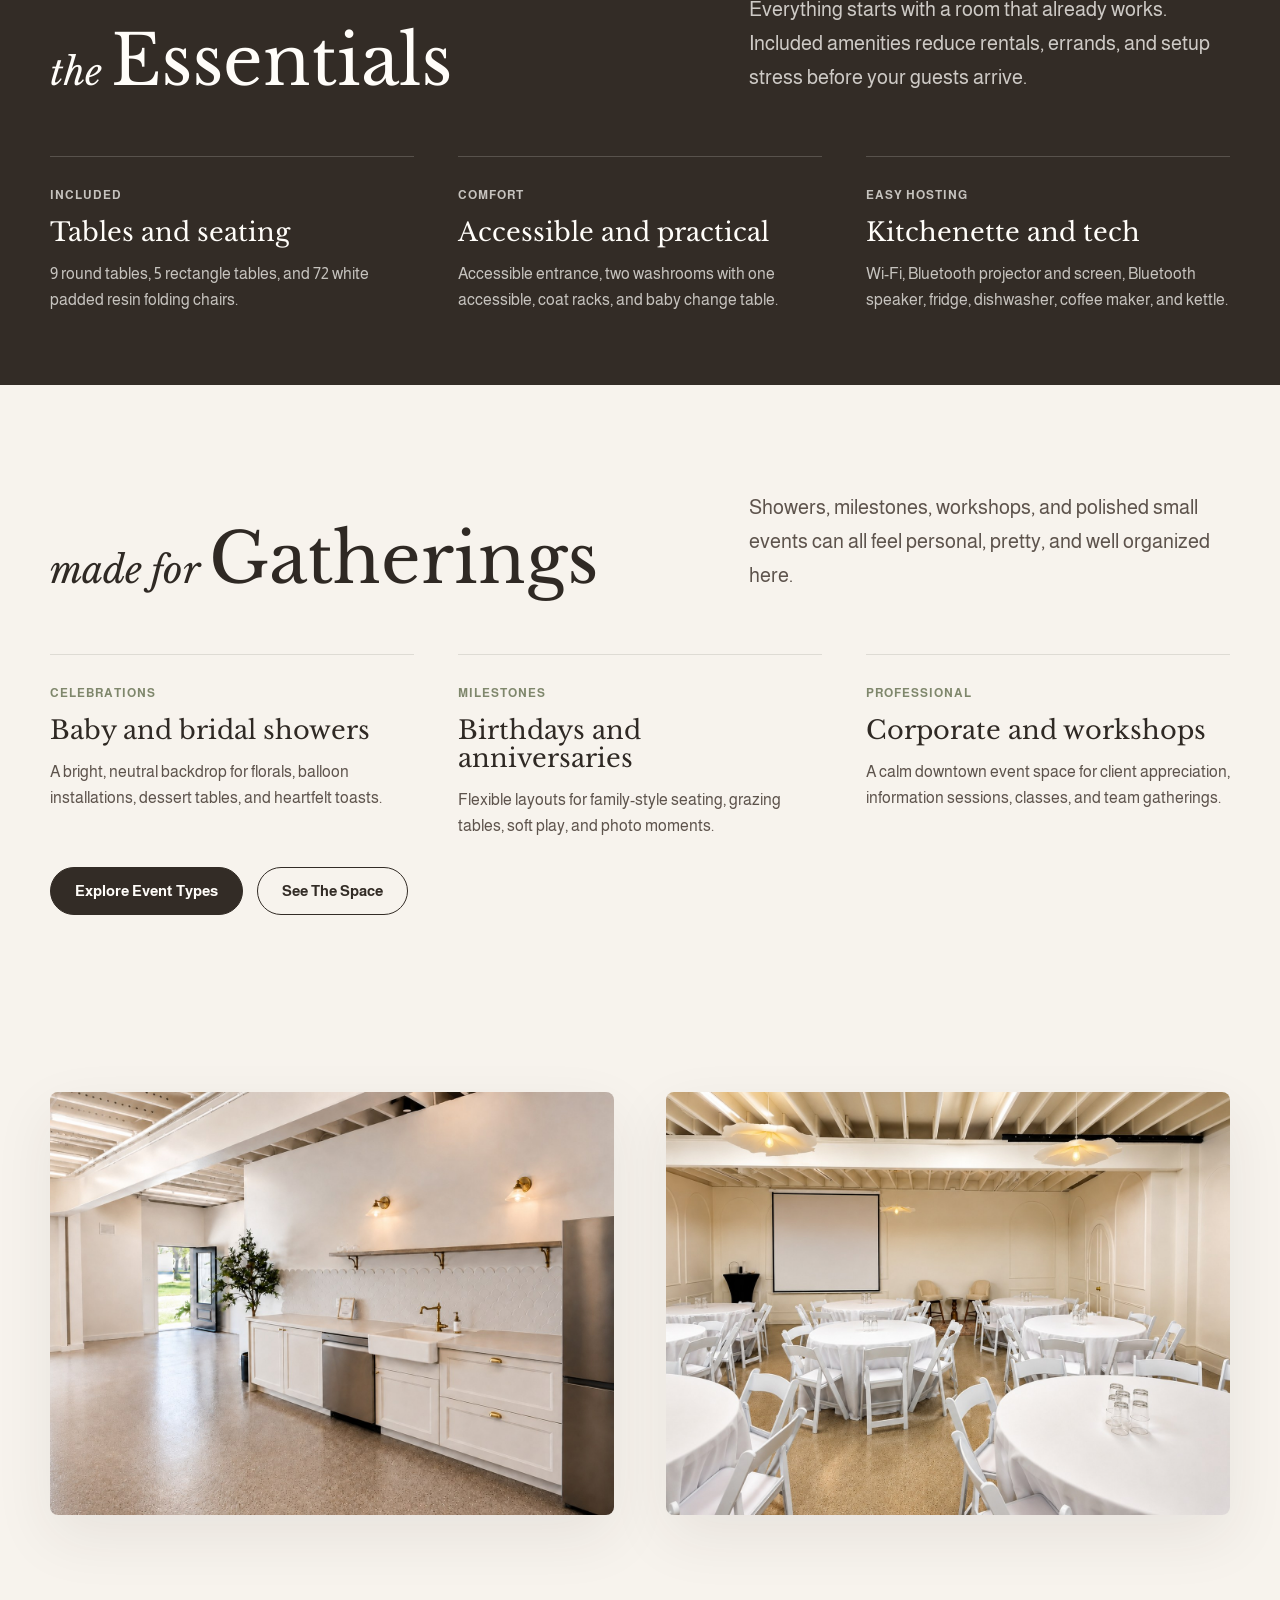
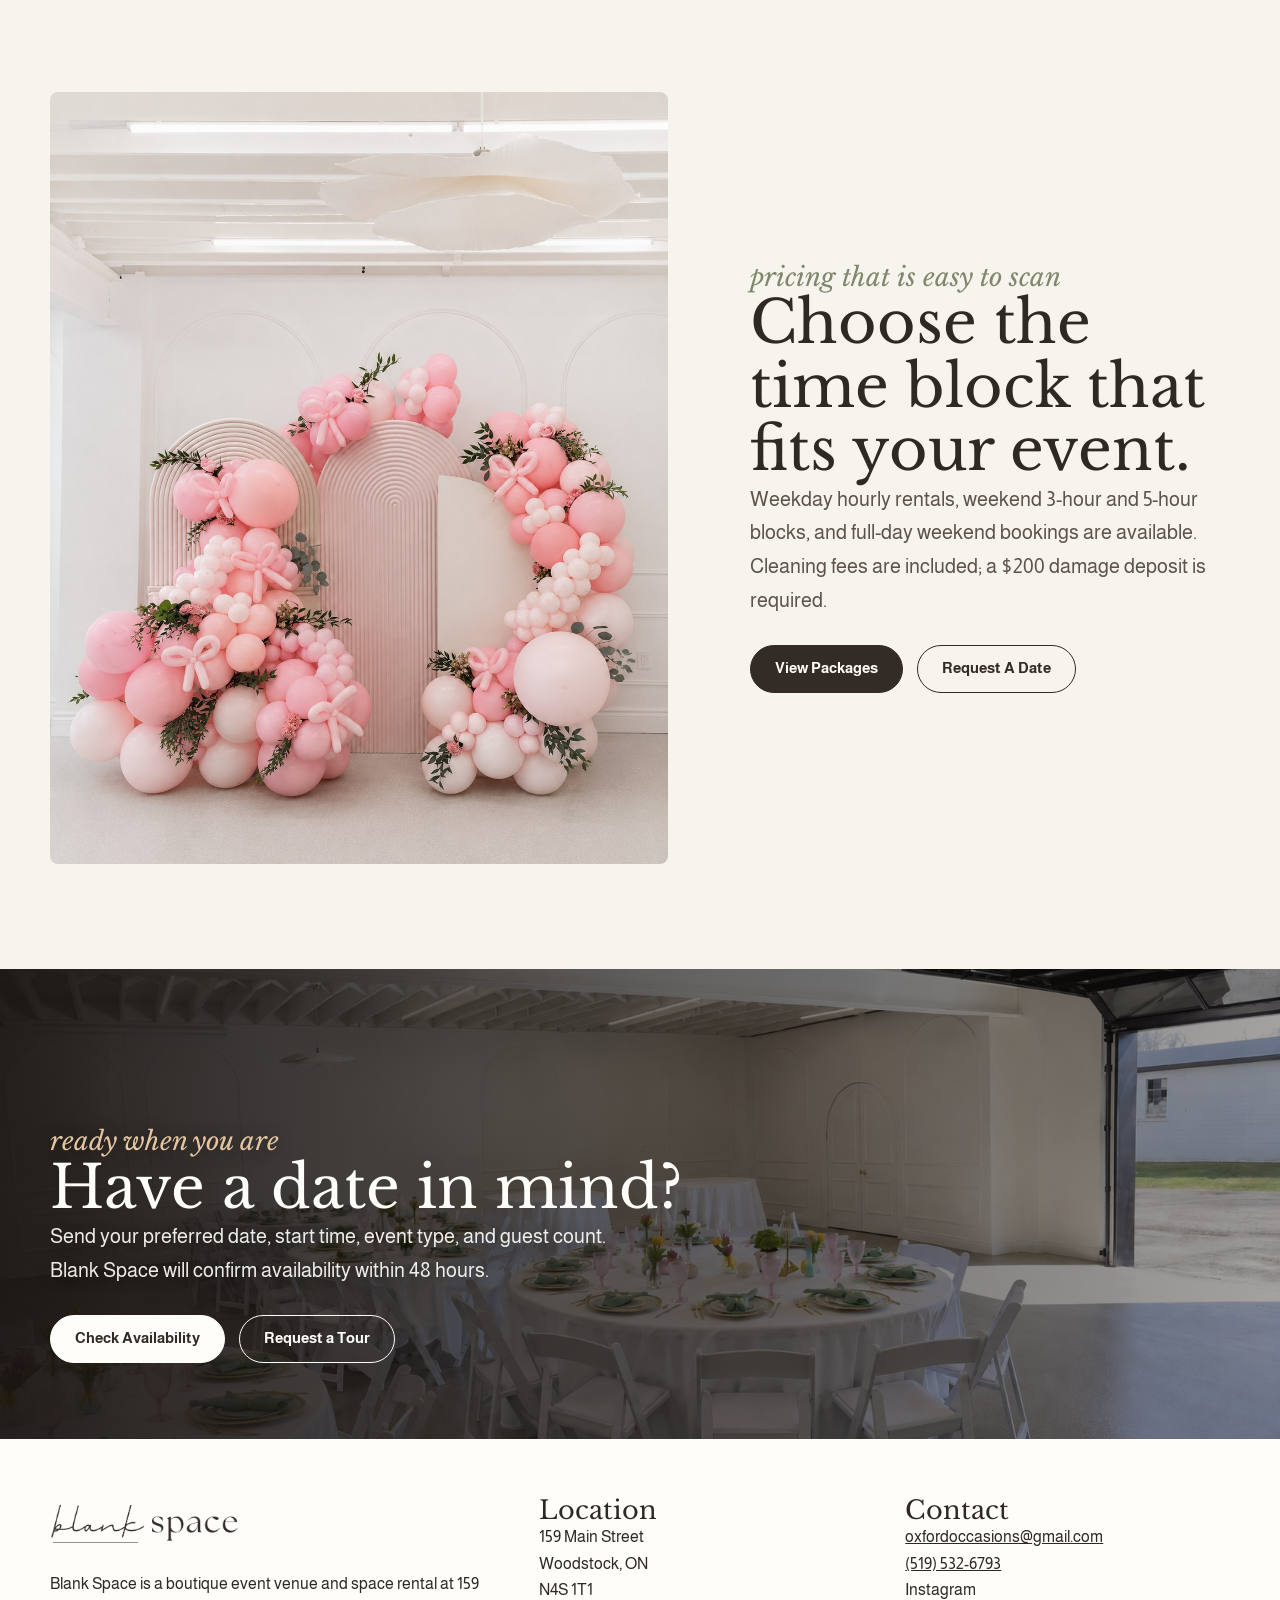
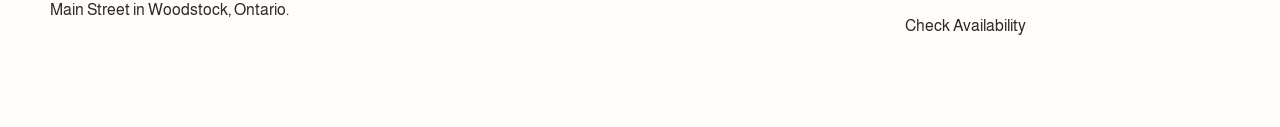
==== commit e963e88b: "Point pages at real venue photography" ====
--- a/site-redesign/index.html
+++ b/site-redesign/index.html
@@ -8,14 +8,14 @@
     <link rel="canonical" href="https://www.blankspacewoodstock.ca/">
     <meta property="og:title" content="Blank Space | Woodstock Event Venue">
     <meta property="og:description" content="A chic 1,500 sq ft event venue in downtown Woodstock for showers, birthdays, workshops, corporate events, and intimate gatherings.">
-    <meta property="og:image" content="assets/images/pink-shower-backdrop.jpeg">
+    <meta property="og:image" content="assets/images/blank-space-event-room-tables-wide.jpg">
     <link rel="stylesheet" href="styles.css">
     <script type="application/ld+json">
       {
         "@context": "https://schema.org",
         "@type": "LocalBusiness",
         "name": "Blank Space",
-        "image": "https://www.blankspacewoodstock.ca/assets/images/pink-shower-backdrop.jpeg",
+        "image": "https://www.blankspacewoodstock.ca/assets/images/blank-space-event-room-tables-wide.jpg",
         "url": "https://www.blankspacewoodstock.ca/",
         "telephone": "+15195326793",
         "email": "oxfordoccasions@gmail.com",
@@ -56,7 +56,7 @@
     </header>
 
     <main id="main">
-      <section class="hero" style="--hero-image: url('assets/images/pink-shower-backdrop.jpeg');">
+      <section class="hero" style="--hero-image: url('assets/images/blank-space-event-room-tables-wide.jpg'); --hero-position: center 54%;">
         <div class="hero-inner">
           <div class="hero-copy reveal">
             <span class="eyebrow">Woodstock, Ontario event venue</span>
@@ -208,7 +208,7 @@
       <section class="section">
         <div class="container split">
           <div class="media-frame tall reveal">
-            <img src="assets/images/pink-shower-backdrop.jpeg" alt="Pink balloon and backdrop setup for a shower at Blank Space">
+            <img src="assets/images/blank-space-pink-balloon-backdrop.jpg" alt="Pink balloon and backdrop setup inside Blank Space">
           </div>
           <div class="reveal">
             <span class="script">pricing that is easy to scan</span>
@@ -222,7 +222,7 @@
         </div>
       </section>
 
-      <section class="dark-cta" style="--cta-image: url('assets/images/arched-entry-detail.jpeg');">
+      <section class="dark-cta" style="--cta-image: url('assets/images/blank-space-event-room-tables-wide.jpg');">
         <div class="container reveal">
           <span class="script">ready when you are</span>
           <h2>Have a date in mind?</h2>
--- a/site-redesign/styles.css
+++ b/site-redesign/styles.css
@@ -366,7 +366,7 @@
     linear-gradient(90deg, rgba(22, 18, 16, 0.82), rgba(22, 18, 16, 0.4) 52%, rgba(22, 18, 16, 0.16)),
     var(--hero-image);
   background-size: cover;
-  background-position: center;
+  background-position: var(--hero-position, center);
   transform: scale(1.02);
 }
 
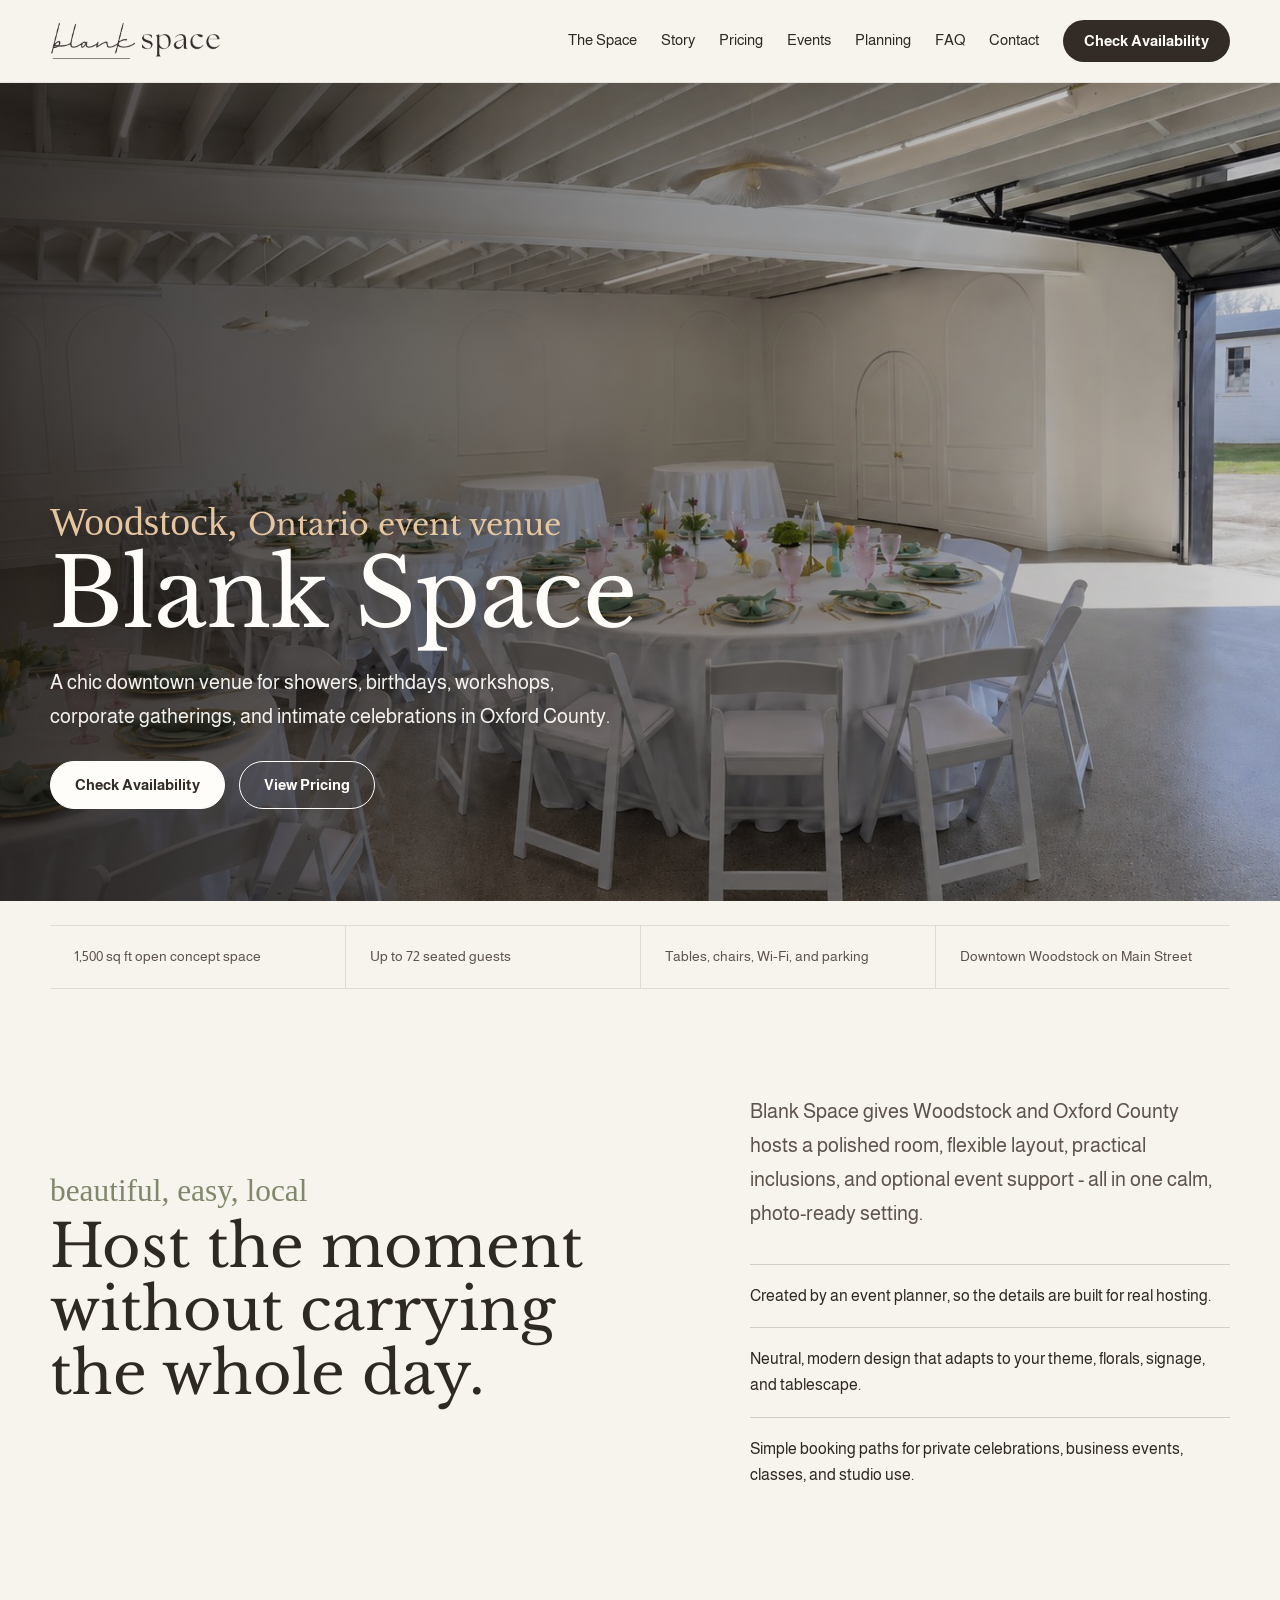
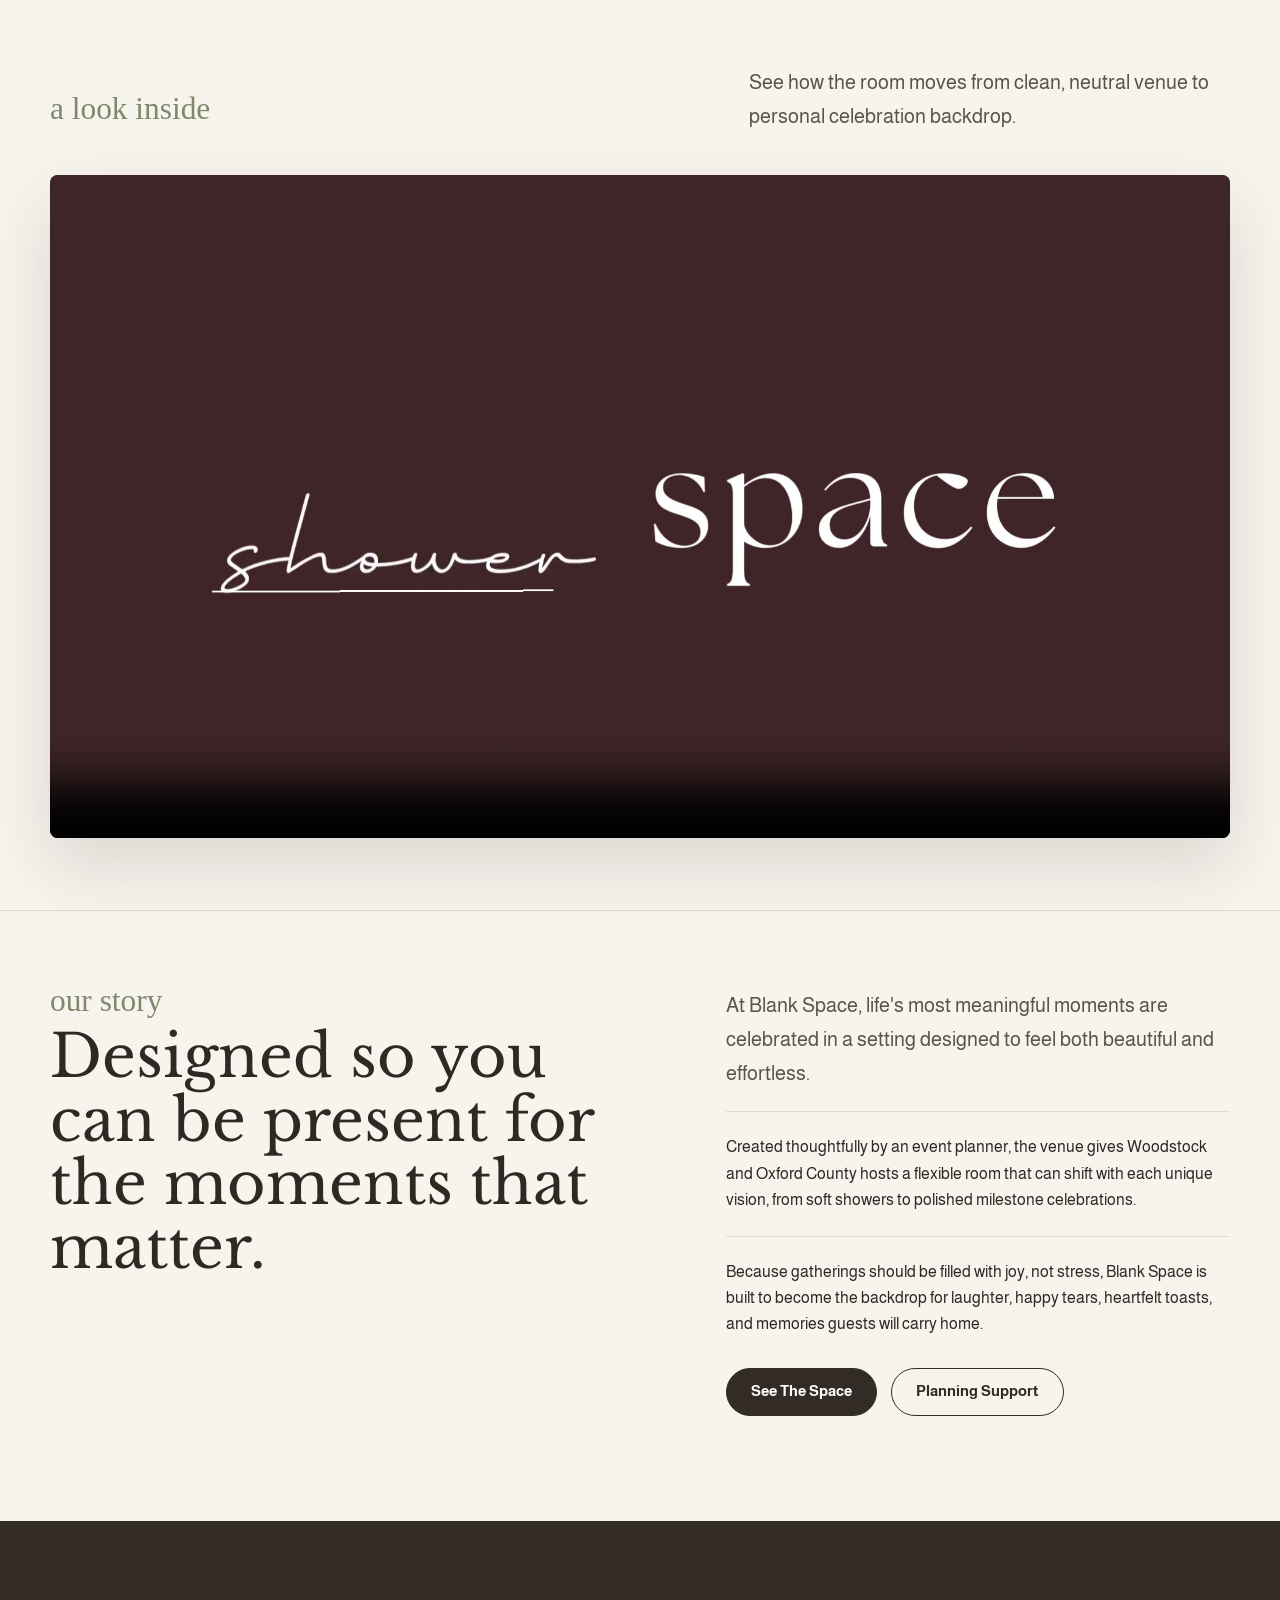
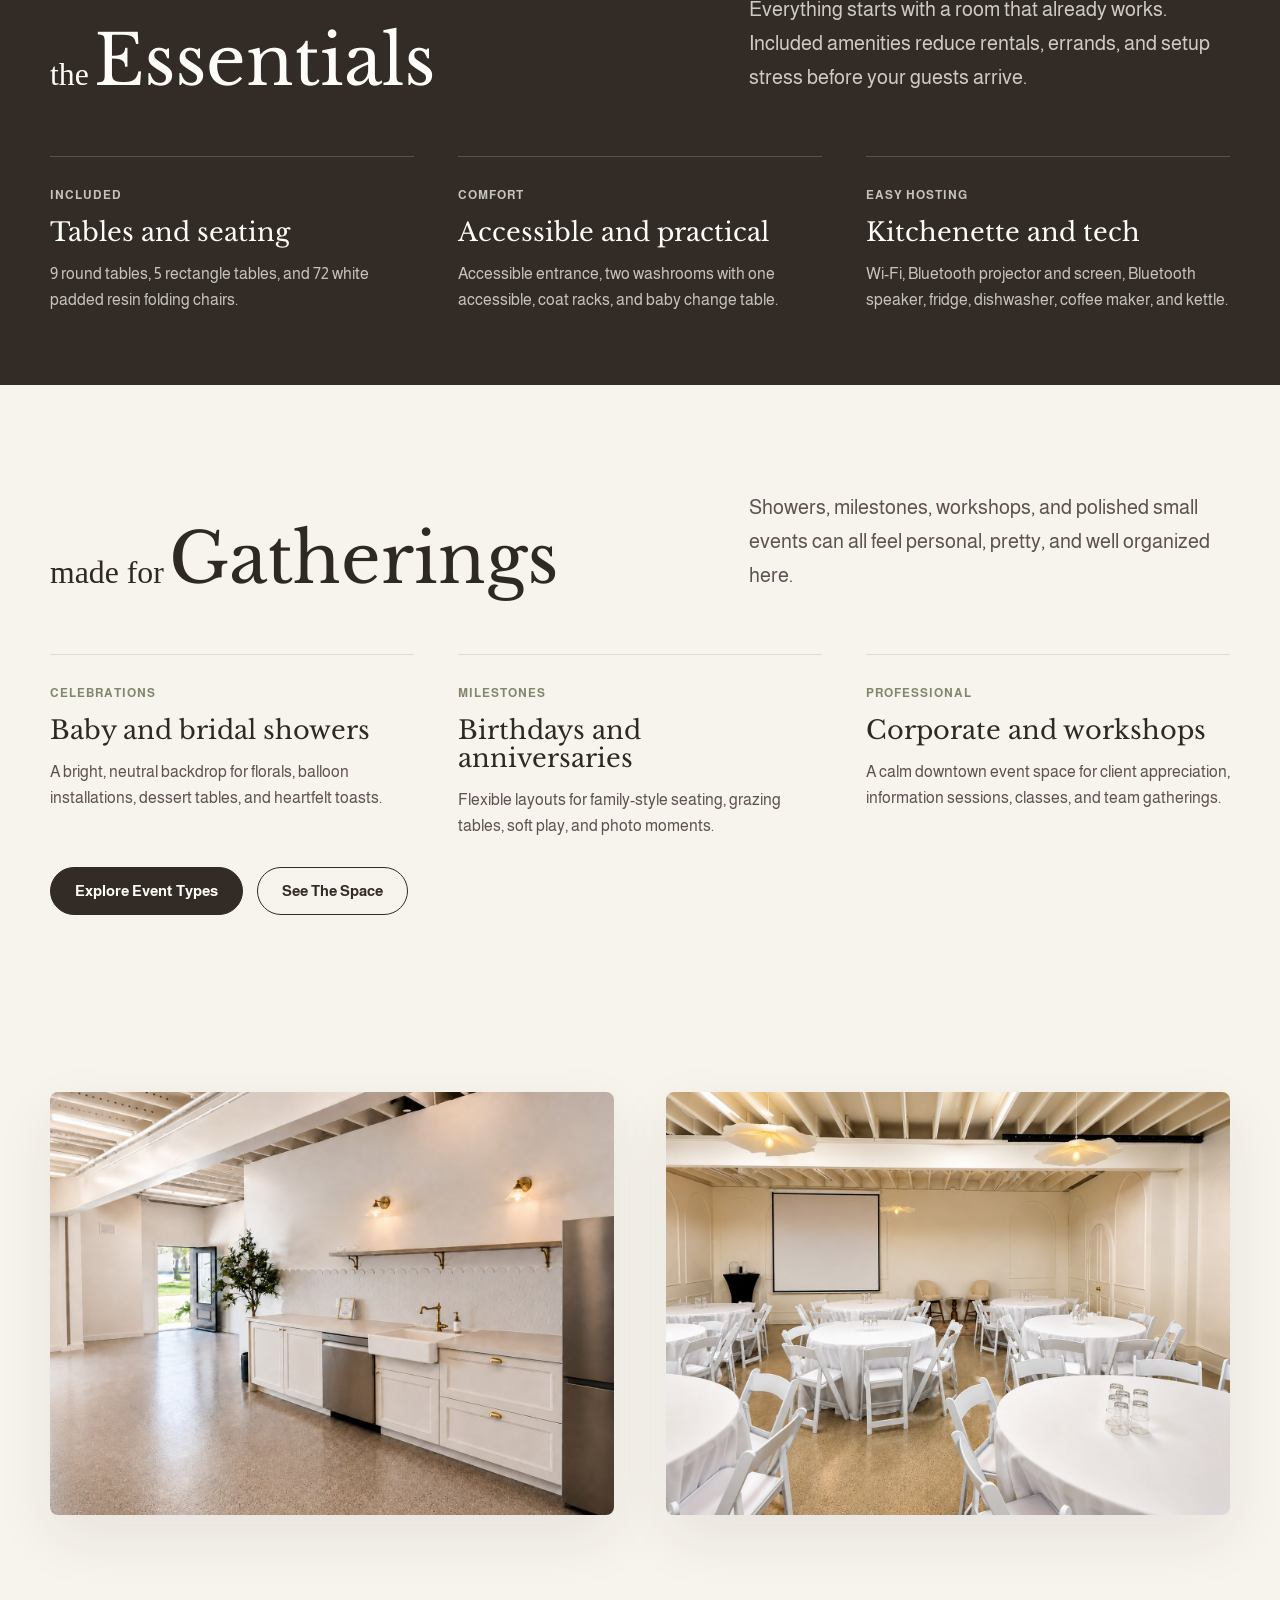
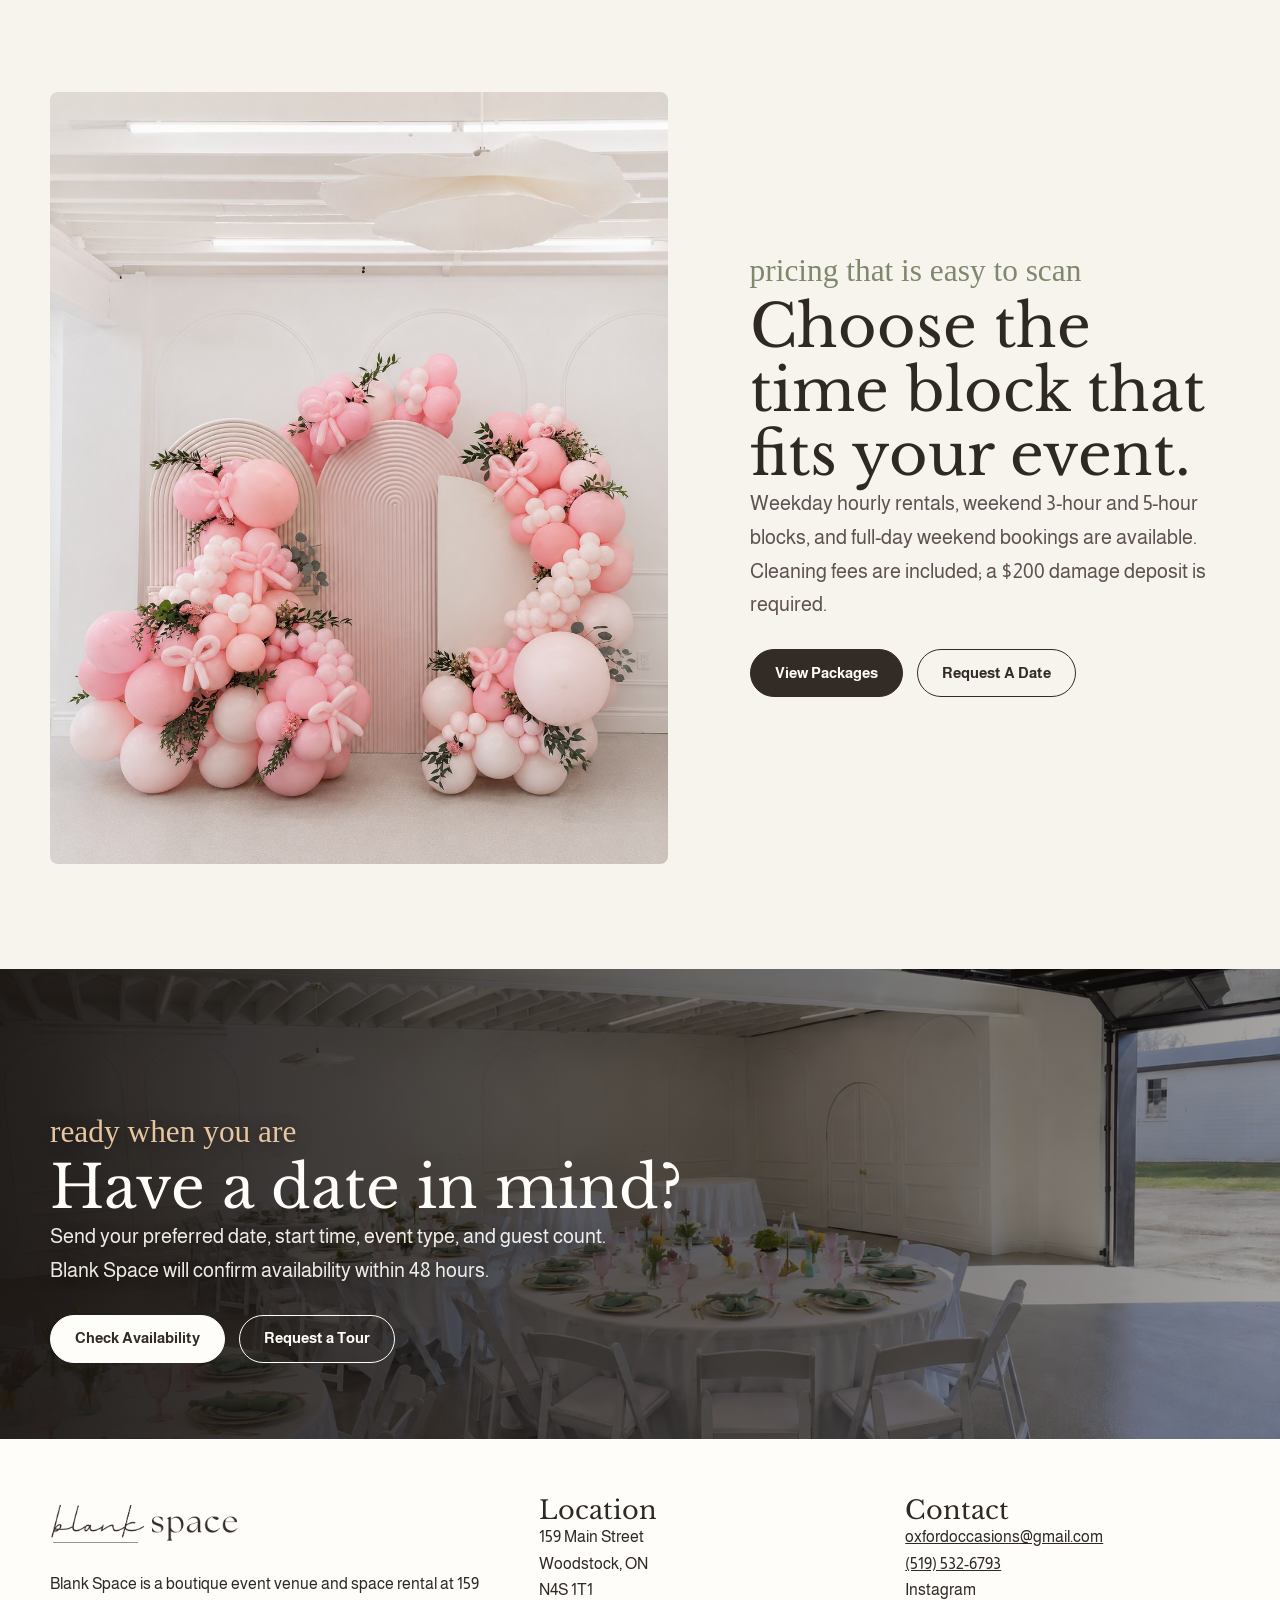
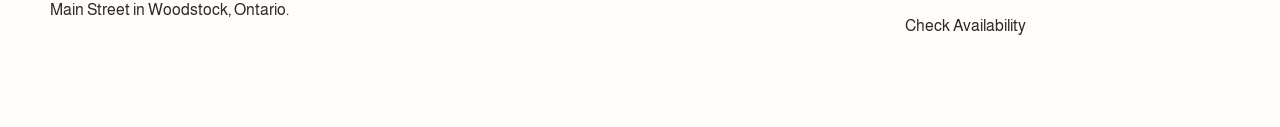
==== commit b808e0b1: "Apply Brittany-inspired script title styling" ====
--- a/site-redesign/index.html
+++ b/site-redesign/index.html
@@ -59,7 +59,7 @@
       <section class="hero" style="--hero-image: url('assets/images/blank-space-event-room-tables-wide.jpg'); --hero-position: center 54%;">
         <div class="hero-inner">
           <div class="hero-copy reveal">
-            <span class="eyebrow">Woodstock, Ontario event venue</span>
+            <p class="mixed-kicker"><span class="script-word">Woodstock,</span><span class="kicker-rest">Ontario event venue</span></p>
             <h1>Blank Space</h1>
             <p class="lead">A chic downtown venue for showers, birthdays, workshops, corporate gatherings, and intimate celebrations in Oxford County.</p>
             <div class="hero-actions">
--- a/site-redesign/styles.css
+++ b/site-redesign/styles.css
@@ -11,6 +11,15 @@
   src: url("assets/fonts/kmKWZrc3Hgbbcjq75U4uslyuy4kn0qNccR04_RUJeby2OU36SjNNluc.4e88d39c9b.woff2") format("woff2");
   font-weight: 400;
   font-style: italic;
+  font-display: swap;
+}
+
+/* Local personal-use font. Add a licensed webfont before publishing publicly. */
+@font-face {
+  font-family: "Brittany Signature";
+  src: url("assets/fonts/BrittanySignature.ttf") format("truetype");
+  font-weight: 400;
+  font-style: normal;
   font-display: swap;
 }
 
@@ -45,6 +54,9 @@
   --radius: 8px;
   --max: 1180px;
   --header-h: 82px;
+  --font-serif: "Libre Baskerville", Georgia, serif;
+  --font-script: "Brittany Signature", "Brush Script MT", cursive;
+  --font-sans: "Almarai", Arial, sans-serif;
 }
 
 * {
@@ -59,7 +71,7 @@
   margin: 0;
   background: var(--paper);
   color: var(--ink);
-  font-family: "Almarai", Arial, sans-serif;
+  font-family: var(--font-sans);
   font-size: 16px;
   line-height: 1.65;
 }
@@ -176,7 +188,7 @@
   border-radius: 999px;
   background: var(--espresso);
   color: var(--white);
-  font: 700 0.93rem/1 "Almarai", Arial, sans-serif;
+  font: 700 0.93rem/1 var(--font-sans);
   text-decoration: none;
   cursor: pointer;
   transition: transform 180ms ease, background 180ms ease, color 180ms ease;
@@ -228,10 +240,36 @@
 .script {
   display: block;
   color: var(--olive);
-  font-family: "Libre Baskerville", Georgia, serif;
-  font-style: italic;
-  font-size: clamp(1.3rem, 2vw, 2.2rem);
-  line-height: 1.1;
+  font-family: var(--font-script);
+  font-style: normal;
+  font-weight: 400;
+  font-size: clamp(1.85rem, 3.1vw, 3.3rem);
+  line-height: 0.82;
+  text-transform: none;
+  letter-spacing: 0;
+}
+
+.mixed-kicker {
+  display: flex;
+  flex-wrap: wrap;
+  align-items: baseline;
+  gap: 0.02em 0.34em;
+  margin: 0 0 4px;
+  color: var(--ink);
+  font-family: var(--font-serif);
+  font-size: clamp(1.35rem, 2.35vw, 2.65rem);
+  line-height: 0.95;
+  letter-spacing: 0;
+}
+
+.mixed-kicker .script-word {
+  font-family: var(--font-script);
+  font-size: 1.32em;
+  line-height: 0.72;
+}
+
+.mixed-kicker .kicker-rest {
+  display: inline-block;
 }
 
 .title-fusion {
@@ -242,10 +280,10 @@
 .title-fusion .script,
 .title-fusion .eyebrow {
   display: inline-block;
-  margin-right: 0.16em;
+  margin-right: 0.08em;
   color: var(--ink);
-  font-size: calc(var(--fusion-size) * 0.54);
-  line-height: 0.82;
+  font-size: calc(var(--fusion-size) * 0.46);
+  line-height: 0.72;
   text-transform: none;
   letter-spacing: 0;
   vertical-align: baseline;
@@ -294,7 +332,7 @@
 .display {
   margin: 0;
   color: var(--ink);
-  font-family: "Libre Baskerville", Georgia, serif;
+  font-family: var(--font-serif);
   font-weight: 400;
   line-height: 1.08;
   text-wrap: pretty;
@@ -346,6 +384,18 @@
   gap: clamp(28px, 5vw, 76px);
   align-items: end;
   margin-bottom: clamp(34px, 5vw, 62px);
+}
+
+.split > .reveal > .script,
+.video-intro > .script,
+.story-layout > div > .script,
+.regional-note > .reveal > .script,
+.planning-editorial > .reveal > .script,
+.details > .reveal > .script,
+.dark-cta .container > .script {
+  margin-bottom: 10px;
+  font-size: clamp(1.55rem, 2.45vw, 2.75rem);
+  line-height: 0.86;
 }
 
 .hero {
@@ -390,10 +440,16 @@
 
 .hero .script,
 .hero .eyebrow,
+.hero .mixed-kicker,
 .dark-cta .script,
 .dark-cta .eyebrow {
   color: #e6c6a1;
   text-shadow: 0 2px 18px rgba(0, 0, 0, 0.36);
+}
+
+.hero .eyebrow {
+  font-size: clamp(2rem, 3.4vw, 3.45rem);
+  line-height: 0.78;
 }
 
 .hero .lead {
@@ -669,13 +725,13 @@
   align-items: baseline;
   gap: 8px;
   margin-top: 28px;
-  font-family: "Libre Baskerville", Georgia, serif;
+  font-family: var(--font-serif);
   font-size: clamp(2rem, 3.5vw, 3.4rem);
   line-height: 1;
 }
 
 .price small {
-  font-family: "Almarai", Arial, sans-serif;
+  font-family: var(--font-sans);
   font-size: 0.9rem;
 }
 
@@ -751,6 +807,12 @@
   line-height: 1.05;
 }
 
+.page-hero .reveal:not(.title-fusion) > .eyebrow {
+  margin-bottom: 12px;
+  font-size: clamp(1.55rem, 2.35vw, 2.45rem);
+  line-height: 0.86;
+}
+
 .page-hero .lead {
   margin-top: 24px;
 }
@@ -803,7 +865,7 @@
 
 .open-specs strong {
   display: block;
-  font-family: "Libre Baskerville", Georgia, serif;
+  font-family: var(--font-serif);
   font-size: clamp(1.28rem, 2vw, 1.9rem);
   font-weight: 400;
   line-height: 1.12;
@@ -928,7 +990,7 @@
 }
 
 .faq-item h2 {
-  font-family: "Libre Baskerville", Georgia, serif;
+  font-family: var(--font-serif);
   font-size: clamp(1.28rem, 2.4vw, 2rem);
   line-height: 1.18;
 }
@@ -1091,7 +1153,7 @@
   border-radius: var(--radius);
   background: var(--white);
   color: var(--ink);
-  font: 400 1rem/1.4 "Almarai", Arial, sans-serif;
+  font: 400 1rem/1.4 var(--font-sans);
   padding: 12px 14px;
 }
 
@@ -1288,8 +1350,9 @@
     font-size: clamp(1.28rem, 6vw, 1.58rem);
   }
 
-  .script {
-    font-size: clamp(1.2rem, 6vw, 1.65rem);
+  .script,
+  .eyebrow {
+    font-size: clamp(1.65rem, 7.6vw, 2.4rem);
   }
 
   .title-fusion,
@@ -1300,8 +1363,8 @@
 
   .title-fusion .script,
   .title-fusion .eyebrow {
-    margin-right: 0.12em;
-    font-size: calc(var(--fusion-size) * 0.48);
+    margin-right: 0.08em;
+    font-size: calc(var(--fusion-size) * 0.43);
   }
 
   .container,
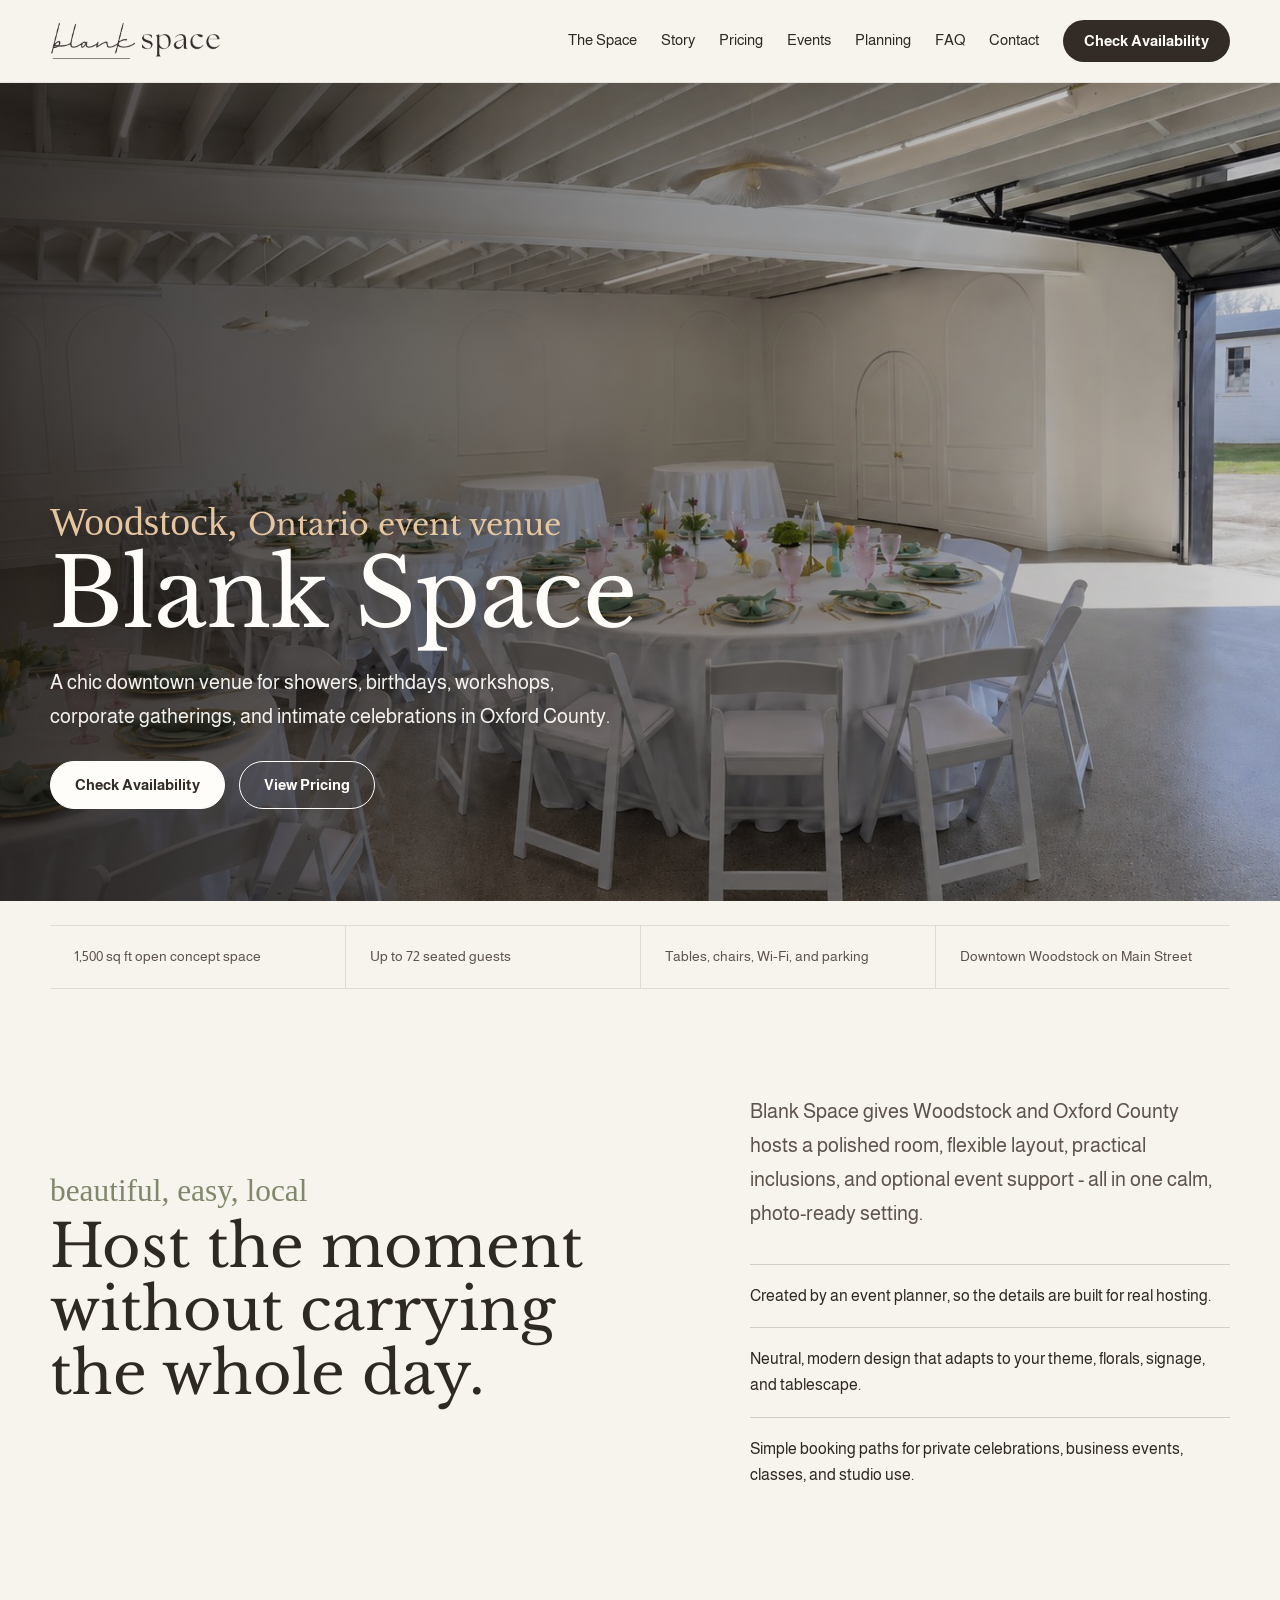
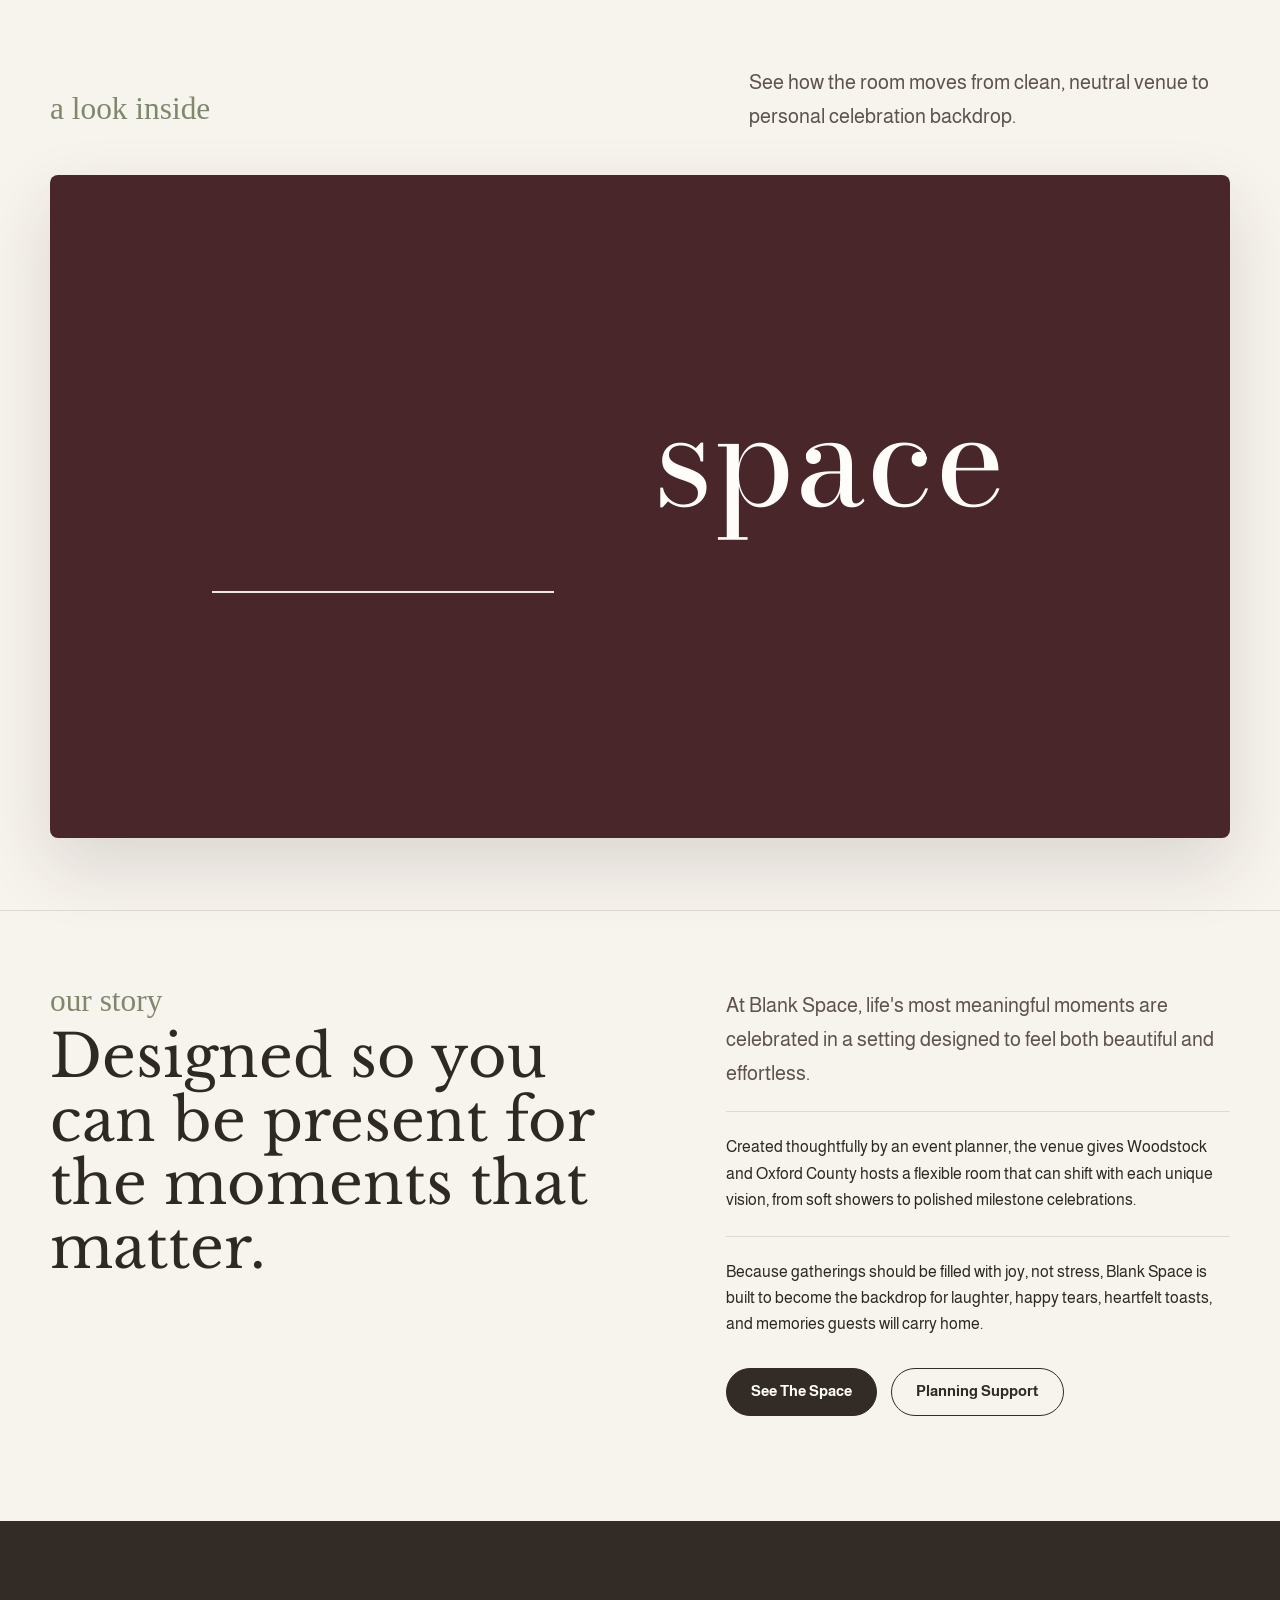
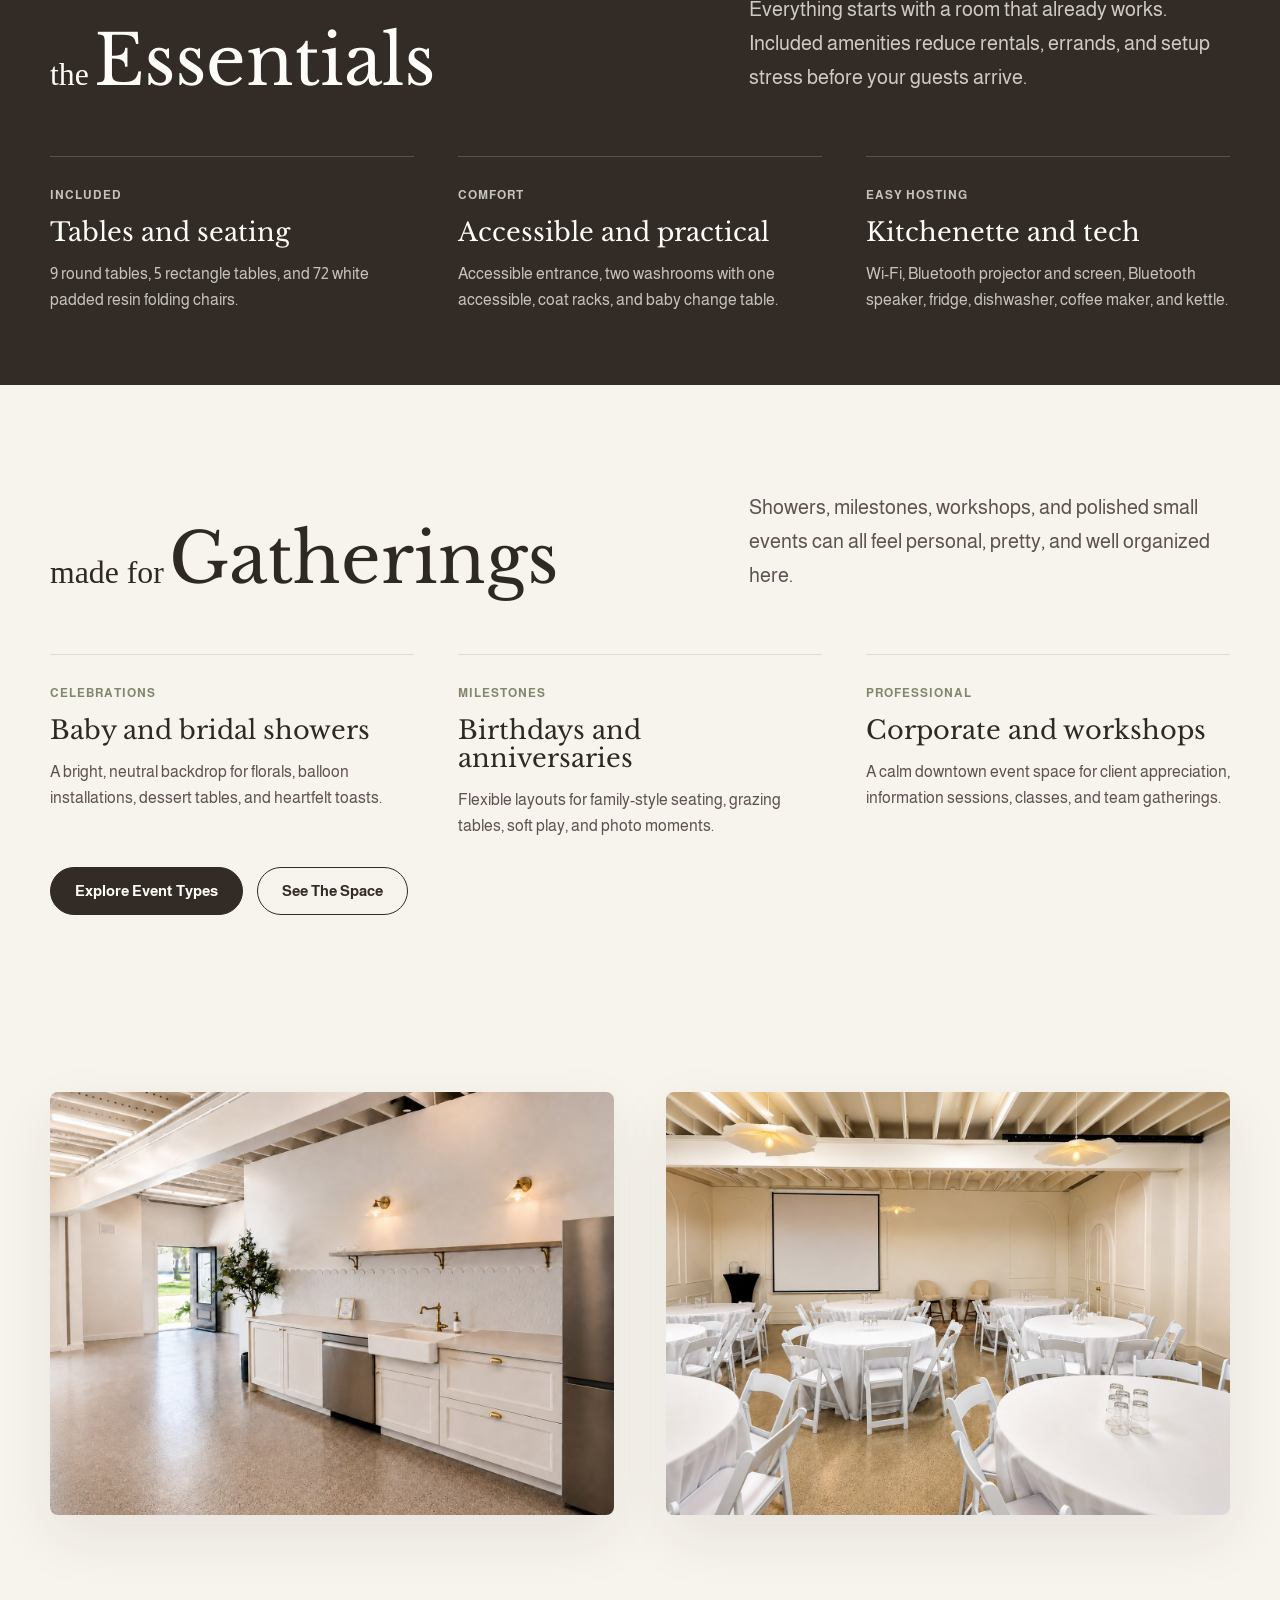
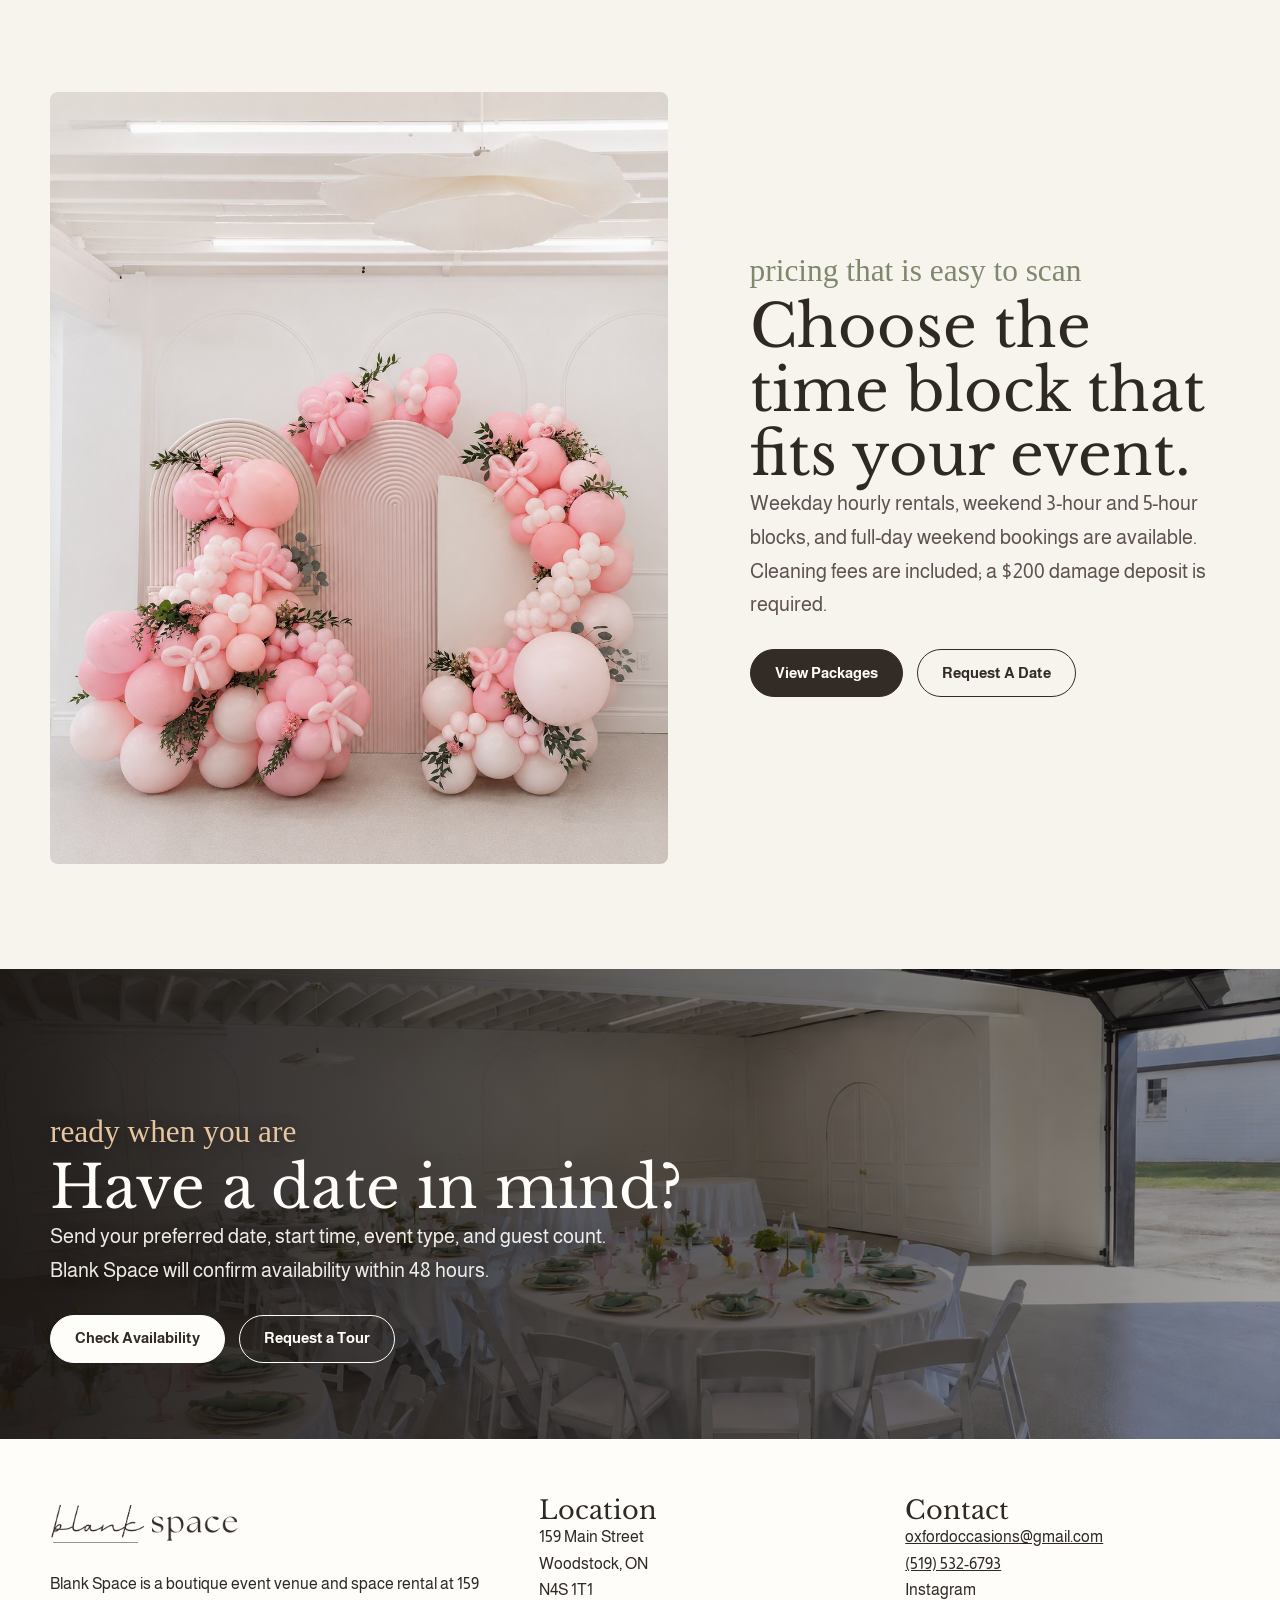
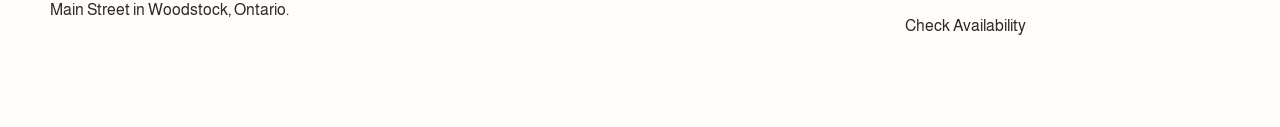
==== commit a616c51f: "Match brand motion box to original video" ====
--- a/site-redesign/index.html
+++ b/site-redesign/index.html
@@ -102,18 +102,14 @@
             <span class="script">a look inside</span>
             <p class="lead">See how the room moves from clean, neutral venue to personal celebration backdrop.</p>
           </div>
-          <div class="video-frame reveal">
-            <video
-              src="assets/videos/blank-space-original-home.mp4"
-              poster="assets/videos/blank-space-video-poster.jpg"
-              autoplay
-              muted
-              loop
-              playsinline
-              controls
-              preload="metadata"
-              aria-label="Video tour of Blank Space event venue in Woodstock, Ontario"
-            ></video>
+          <div class="video-frame brand-motion-frame reveal" aria-label="Animated Blank Space brand mark">
+            <div class="brand-motion" aria-hidden="true">
+              <span class="motion-line motion-line-left"></span>
+              <span class="motion-script motion-script-one">shower</span>
+              <span class="motion-script motion-script-two">engagement</span>
+              <span class="motion-script motion-script-three">corporate</span>
+              <span class="motion-serif">space</span>
+            </div>
           </div>
         </div>
       </section>
--- a/site-redesign/styles.css
+++ b/site-redesign/styles.css
@@ -35,6 +35,14 @@
   font-family: "Almarai";
   src: url("assets/fonts/tssoApxBaigK_hnnS-agtn-Wow.eac91ddb12.woff2") format("woff2");
   font-weight: 700;
+  font-style: normal;
+  font-display: swap;
+}
+
+@font-face {
+  font-family: "Bodoni Moda";
+  src: url("assets/fonts/BodoniModa-Regular.ttf") format("truetype");
+  font-weight: 400;
   font-style: normal;
   font-display: swap;
 }
@@ -56,6 +64,7 @@
   --header-h: 82px;
   --font-serif: "Libre Baskerville", Georgia, serif;
   --font-script: "Brittany Signature", "Brush Script MT", cursive;
+  --font-fashion: "Bodoni Moda", "Bodoni 72", Didot, "Bodoni MT", serif;
   --font-sans: "Almarai", Arial, sans-serif;
 }
 
@@ -555,11 +564,108 @@
   box-shadow: 0 28px 70px rgba(47, 41, 36, 0.14);
 }
 
-.video-frame video {
+.brand-motion-frame {
+  position: relative;
+  aspect-ratio: 16 / 9;
+  background: #482629;
+}
+
+.brand-motion {
+  position: absolute;
+  inset: 0;
+  isolation: isolate;
+}
+
+.motion-line {
+  position: absolute;
+  left: 13.7%;
+  top: 62.7%;
+  width: 29%;
+  height: 2px;
+  background: rgba(255, 253, 249, 0.9);
+  transform-origin: left center;
+  animation: line-draw 12s cubic-bezier(0.62, 0, 0.24, 1) infinite;
+}
+
+.motion-line-left {
   display: block;
-  width: 100%;
-  aspect-ratio: 16 / 9;
-  object-fit: cover;
+}
+
+.motion-script,
+.motion-serif {
+  position: absolute;
+  color: var(--white);
+  text-shadow: none;
+}
+
+.motion-script {
+  left: 12.8%;
+  top: 44%;
+  font-family: var(--font-script);
+  font-size: clamp(4.1rem, 9.25vw, 9.35rem);
+  line-height: 0.72;
+  white-space: nowrap;
+  opacity: 0;
+  transform: translateY(-50%);
+  animation: script-cycle 12s ease-in-out infinite;
+}
+
+.motion-script-two {
+  left: 5.6%;
+  top: 53.6%;
+  font-size: clamp(4rem, 8.8vw, 9.1rem);
+  animation-delay: 4s;
+}
+
+.motion-script-three {
+  left: 12.8%;
+  top: 53.6%;
+  font-size: clamp(3.8rem, 8.45vw, 8.8rem);
+  animation-delay: 8s;
+}
+
+.motion-serif {
+  left: 51.2%;
+  top: 42.6%;
+  font-family: var(--font-fashion);
+  font-size: clamp(6rem, 10.55vw, 11.6rem);
+  line-height: 0.8;
+  letter-spacing: 0;
+  transform: translateY(-50%);
+}
+
+@keyframes line-draw {
+  0% {
+    transform: scaleX(0);
+    opacity: 0;
+  }
+  7%,
+  93% {
+    transform: scaleX(1);
+    opacity: 1;
+  }
+  100% {
+    transform: scaleX(0);
+    opacity: 0;
+  }
+}
+
+@keyframes script-cycle {
+  0%,
+  8% {
+    opacity: 0;
+    transform: translateY(-50%) translateX(-18px);
+  }
+  15%,
+  31% {
+    opacity: 1;
+    transform: translateY(-50%) translateX(0);
+  }
+  38%,
+  100% {
+    opacity: 0;
+    transform: translateY(-50%) translateX(18px);
+  }
 }
 
 .story-section {
@@ -1449,6 +1555,40 @@
     min-height: 310px;
   }
 
+  .brand-motion-frame {
+    aspect-ratio: 16 / 9;
+  }
+
+  .motion-line {
+    left: 12%;
+    top: 63%;
+    width: 31%;
+  }
+
+  .motion-script {
+    left: 11.6%;
+    top: 52%;
+    font-size: clamp(2.3rem, 13.2vw, 3.2rem);
+  }
+
+  .motion-script-two {
+    left: 4.5%;
+    top: 53.6%;
+    font-size: clamp(2.1rem, 11.5vw, 3rem);
+  }
+
+  .motion-script-three {
+    left: 8%;
+    top: 53.6%;
+    font-size: clamp(2rem, 11vw, 2.9rem);
+  }
+
+  .motion-serif {
+    left: 51%;
+    top: 43%;
+    font-size: clamp(3.05rem, 16vw, 4.05rem);
+  }
+
   .mobile-cta {
     display: none;
   }
@@ -1486,4 +1626,21 @@
     opacity: 1;
     transform: none;
   }
-}
+
+  .motion-line,
+  .motion-script,
+  .motion-serif {
+    animation: none !important;
+    opacity: 1;
+  }
+
+  .motion-script,
+  .motion-serif {
+    transform: translateY(-50%);
+  }
+
+  .motion-script-two,
+  .motion-script-three {
+    display: none;
+  }
+}
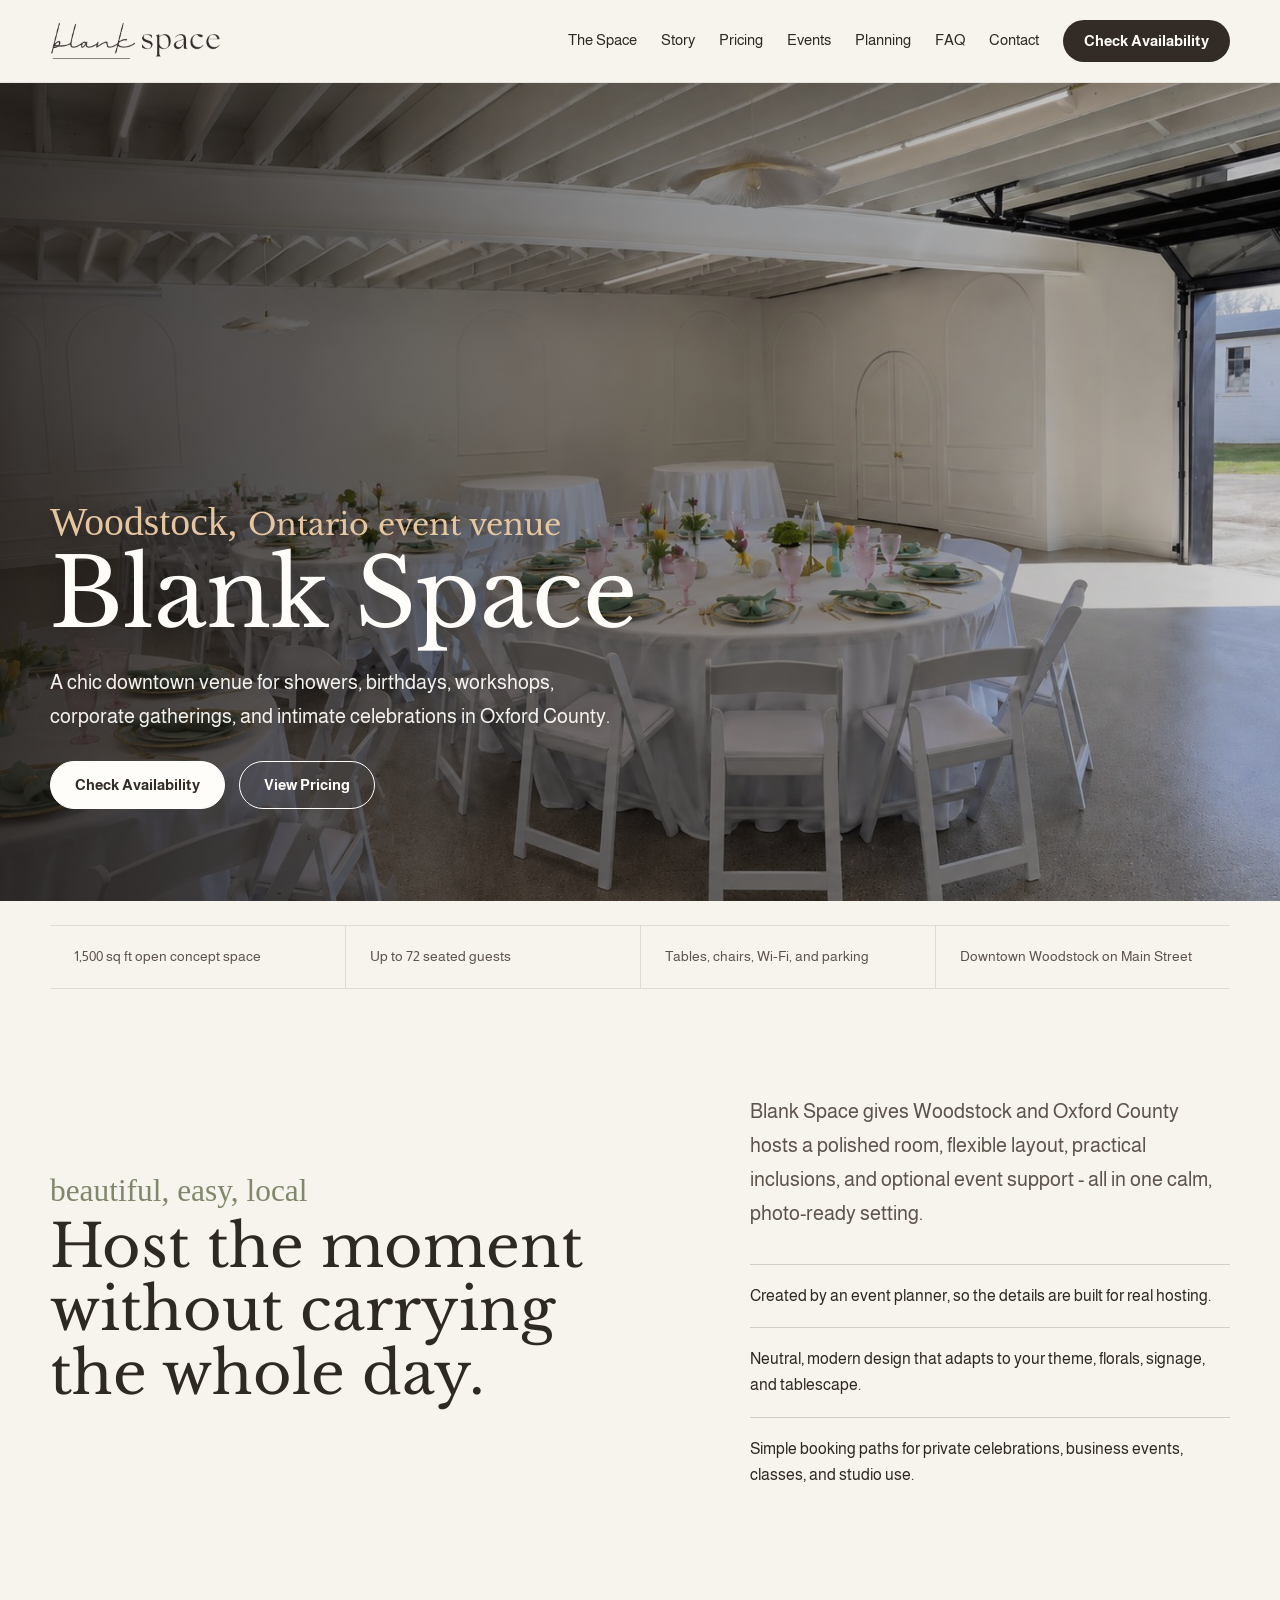
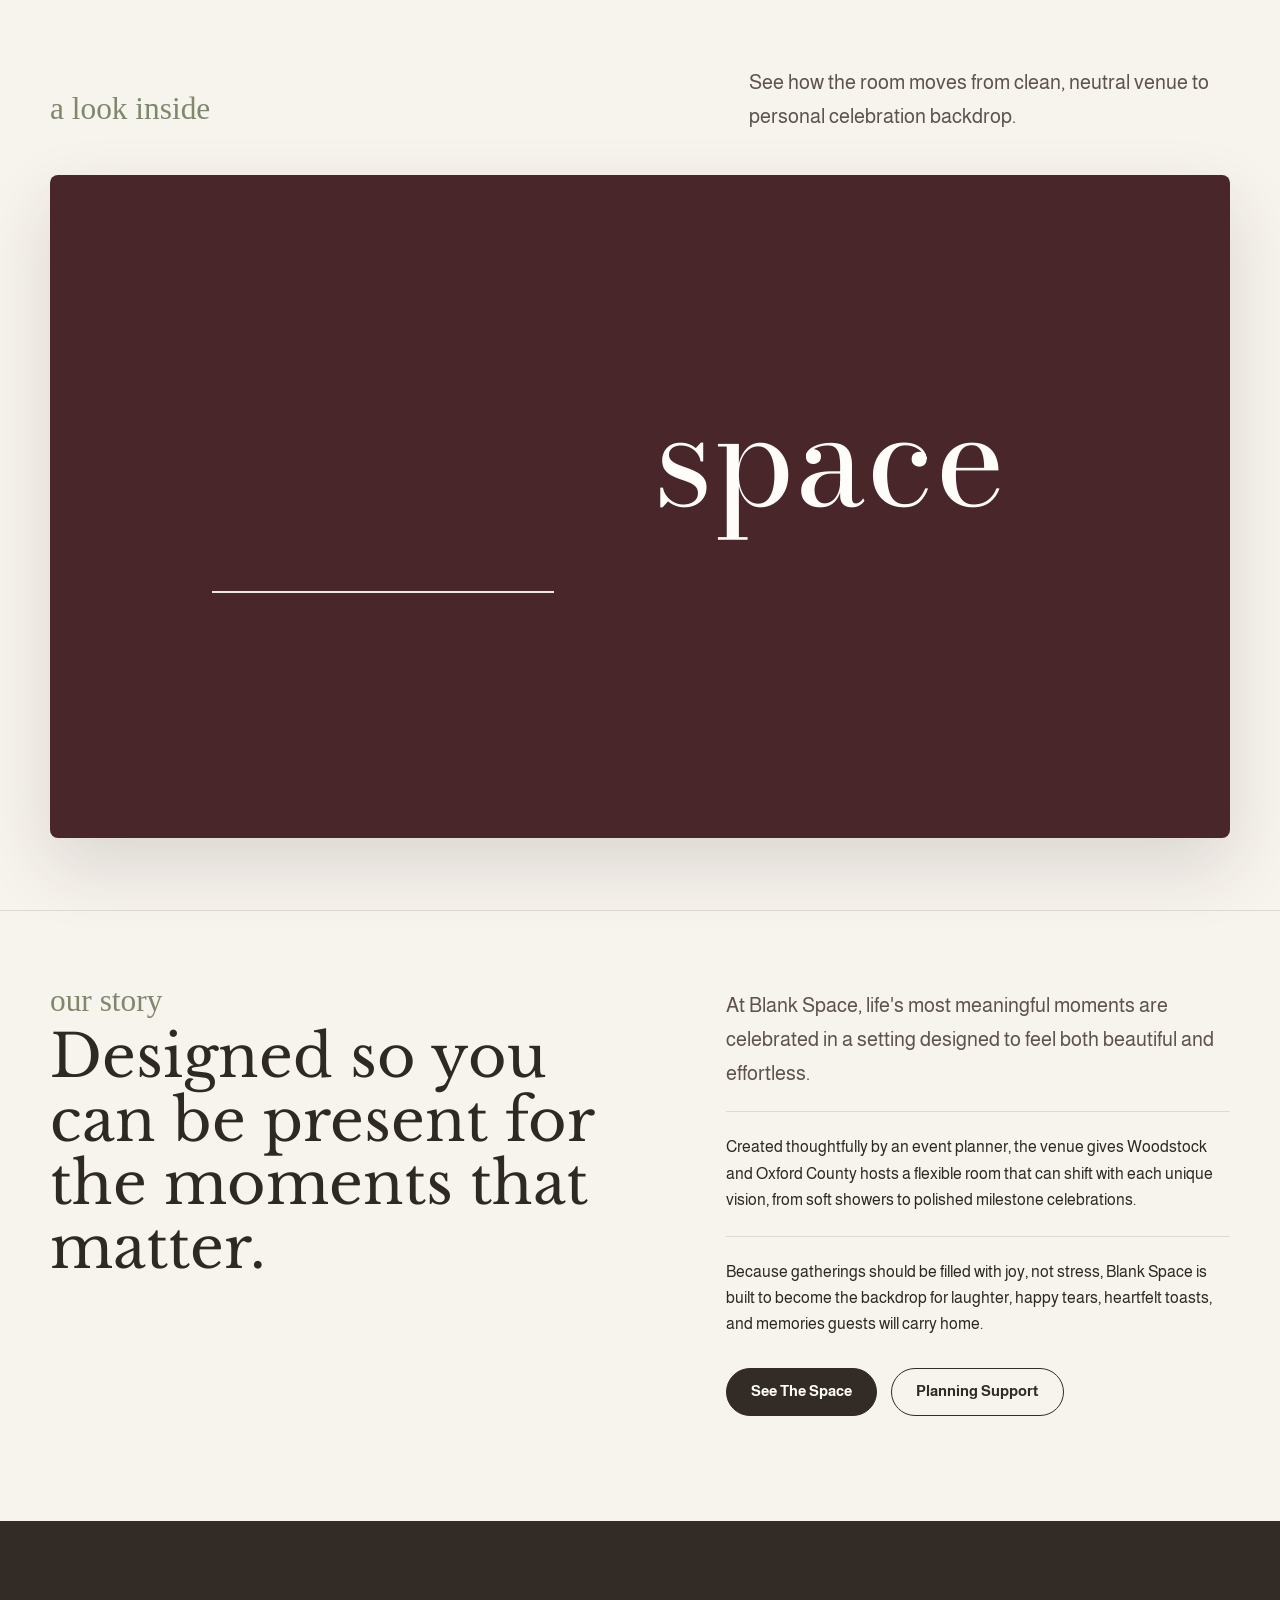
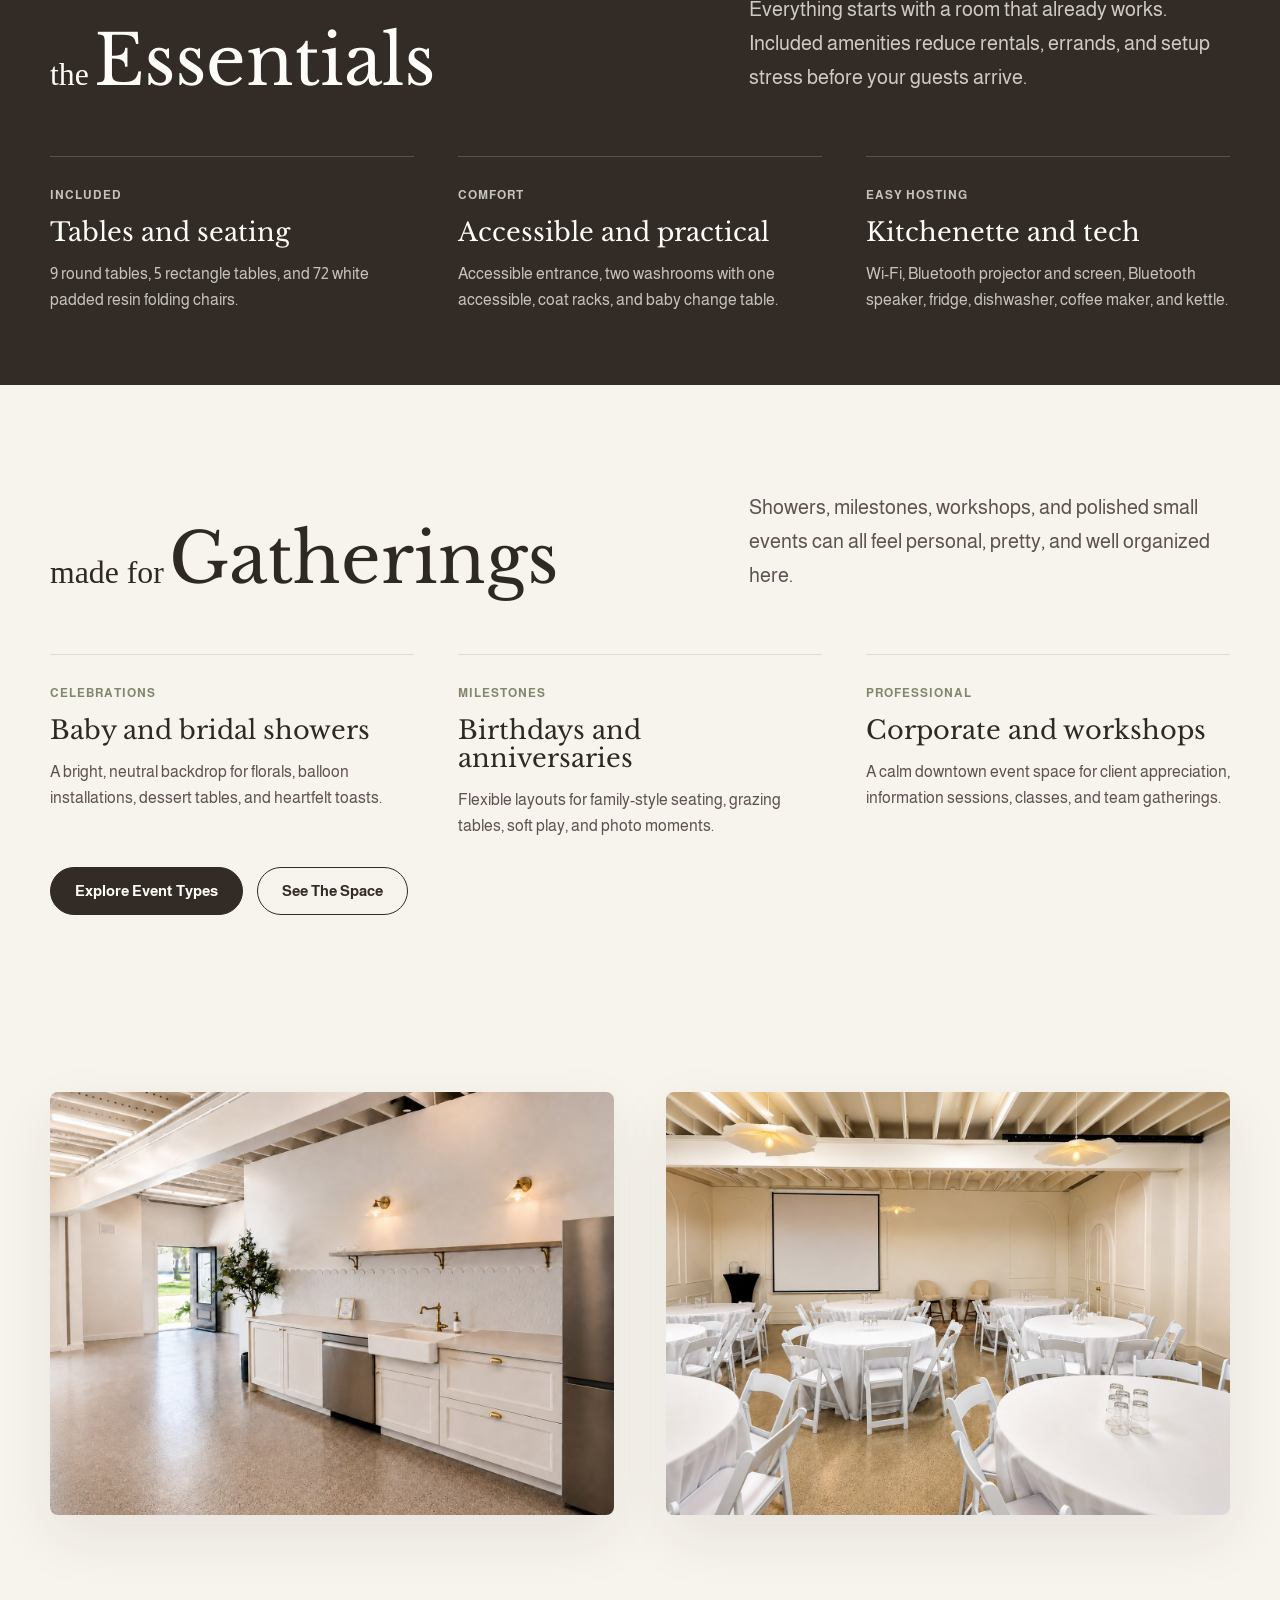
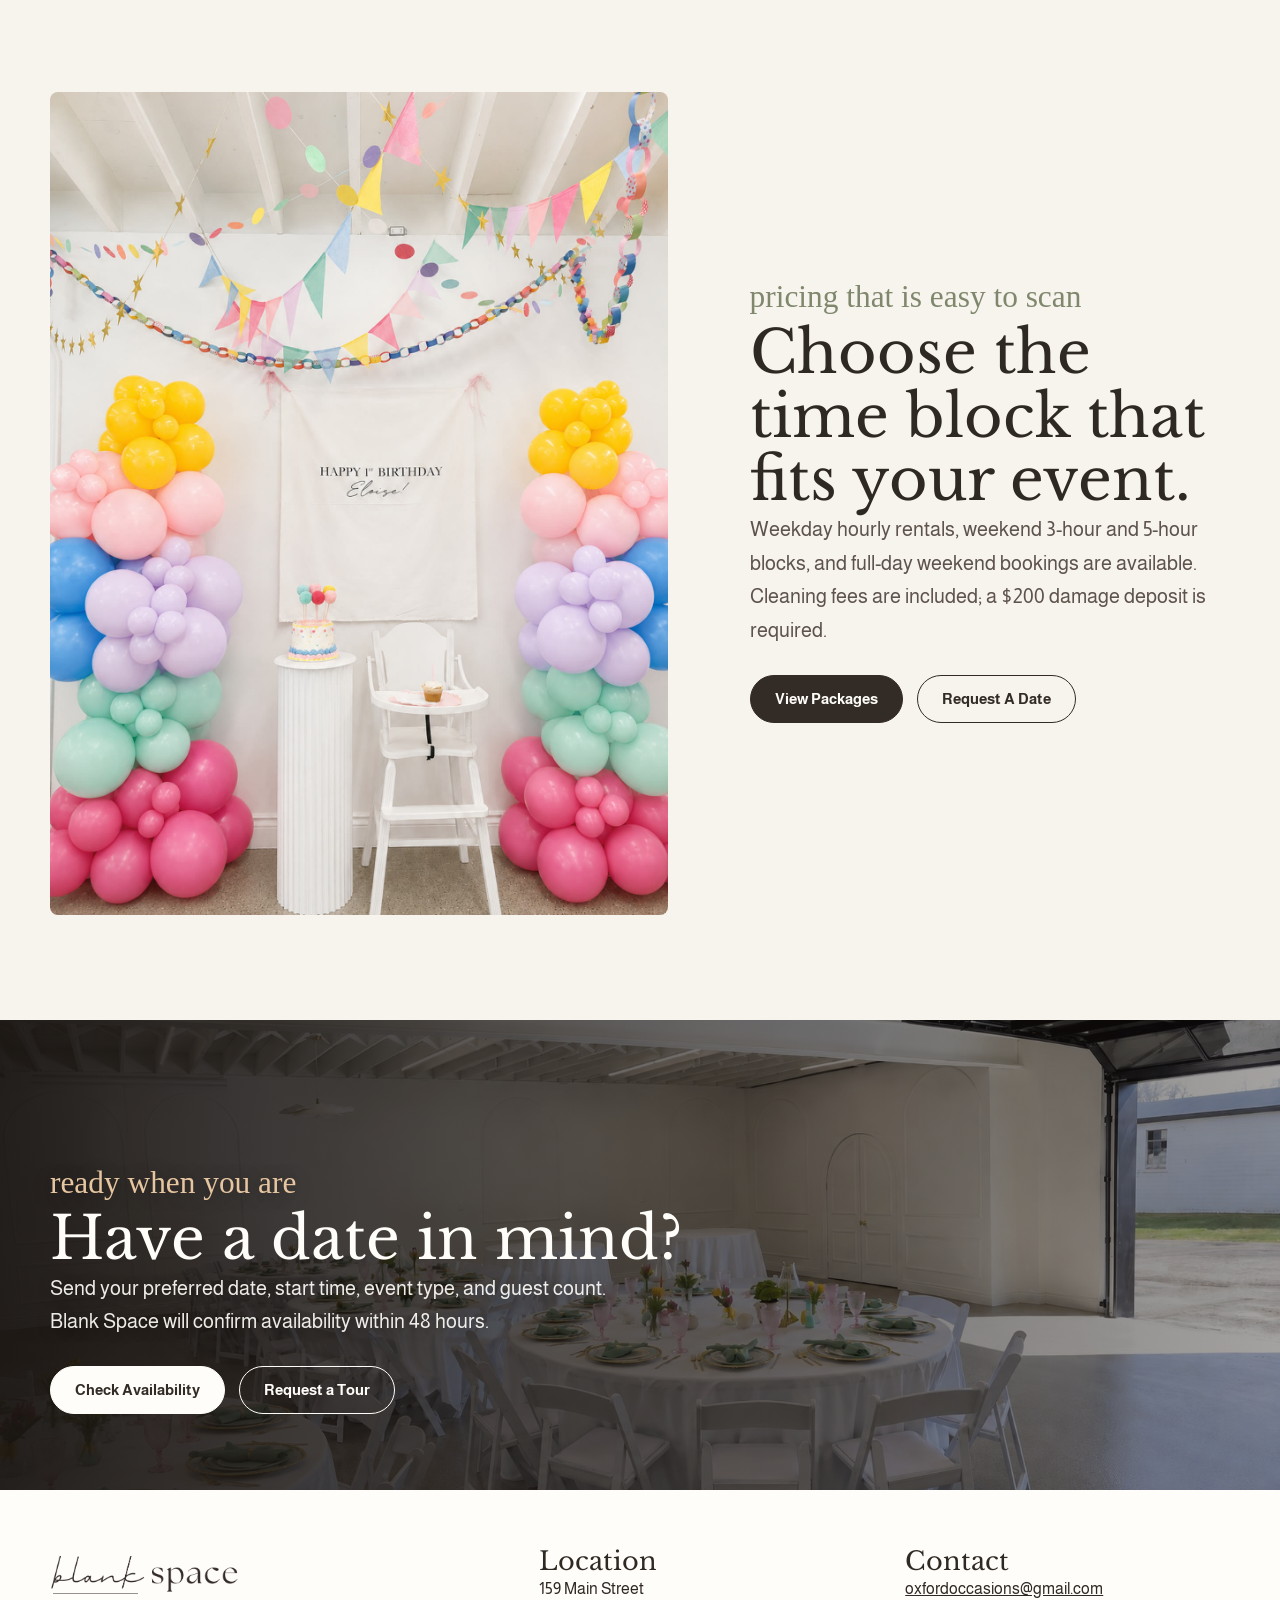
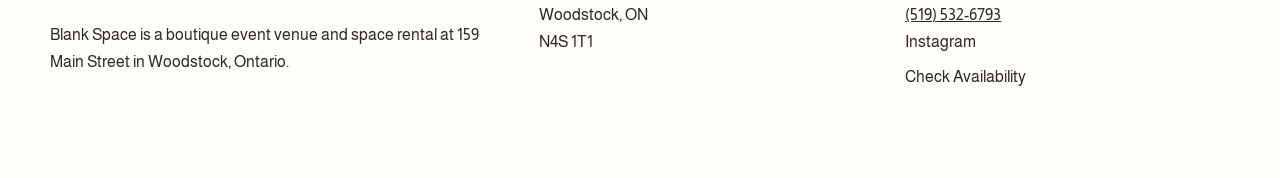
==== commit 365ab633: "Replace birthday backdrop photography" ====
--- a/site-redesign/index.html
+++ b/site-redesign/index.html
@@ -204,7 +204,7 @@
       <section class="section">
         <div class="container split">
           <div class="media-frame tall reveal">
-            <img src="assets/images/blank-space-pink-balloon-backdrop.jpg" alt="Pink balloon and backdrop setup inside Blank Space">
+            <img src="assets/images/blank-space-kids-birthday-backdrop.jpg" alt="Colourful first birthday balloon and backdrop setup inside Blank Space">
           </div>
           <div class="reveal">
             <span class="script">pricing that is easy to scan</span>
--- a/site-redesign/styles.css
+++ b/site-redesign/styles.css
@@ -1448,6 +1448,22 @@
     font-size: clamp(2rem, 8.6vw, 2.82rem);
   }
 
+  .map-frame {
+    aspect-ratio: 4 / 3;
+    overflow: hidden;
+    border-radius: var(--radius);
+    box-shadow: 0 24px 54px rgba(47, 41, 36, 0.1);
+  }
+
+  .map-frame img {
+    height: 100%;
+    object-fit: cover;
+    object-position: center;
+    border: 0;
+    border-radius: 0;
+    box-shadow: none;
+  }
+
   .page-hero h1 {
     font-size: clamp(2.32rem, 9.8vw, 3.08rem);
   }
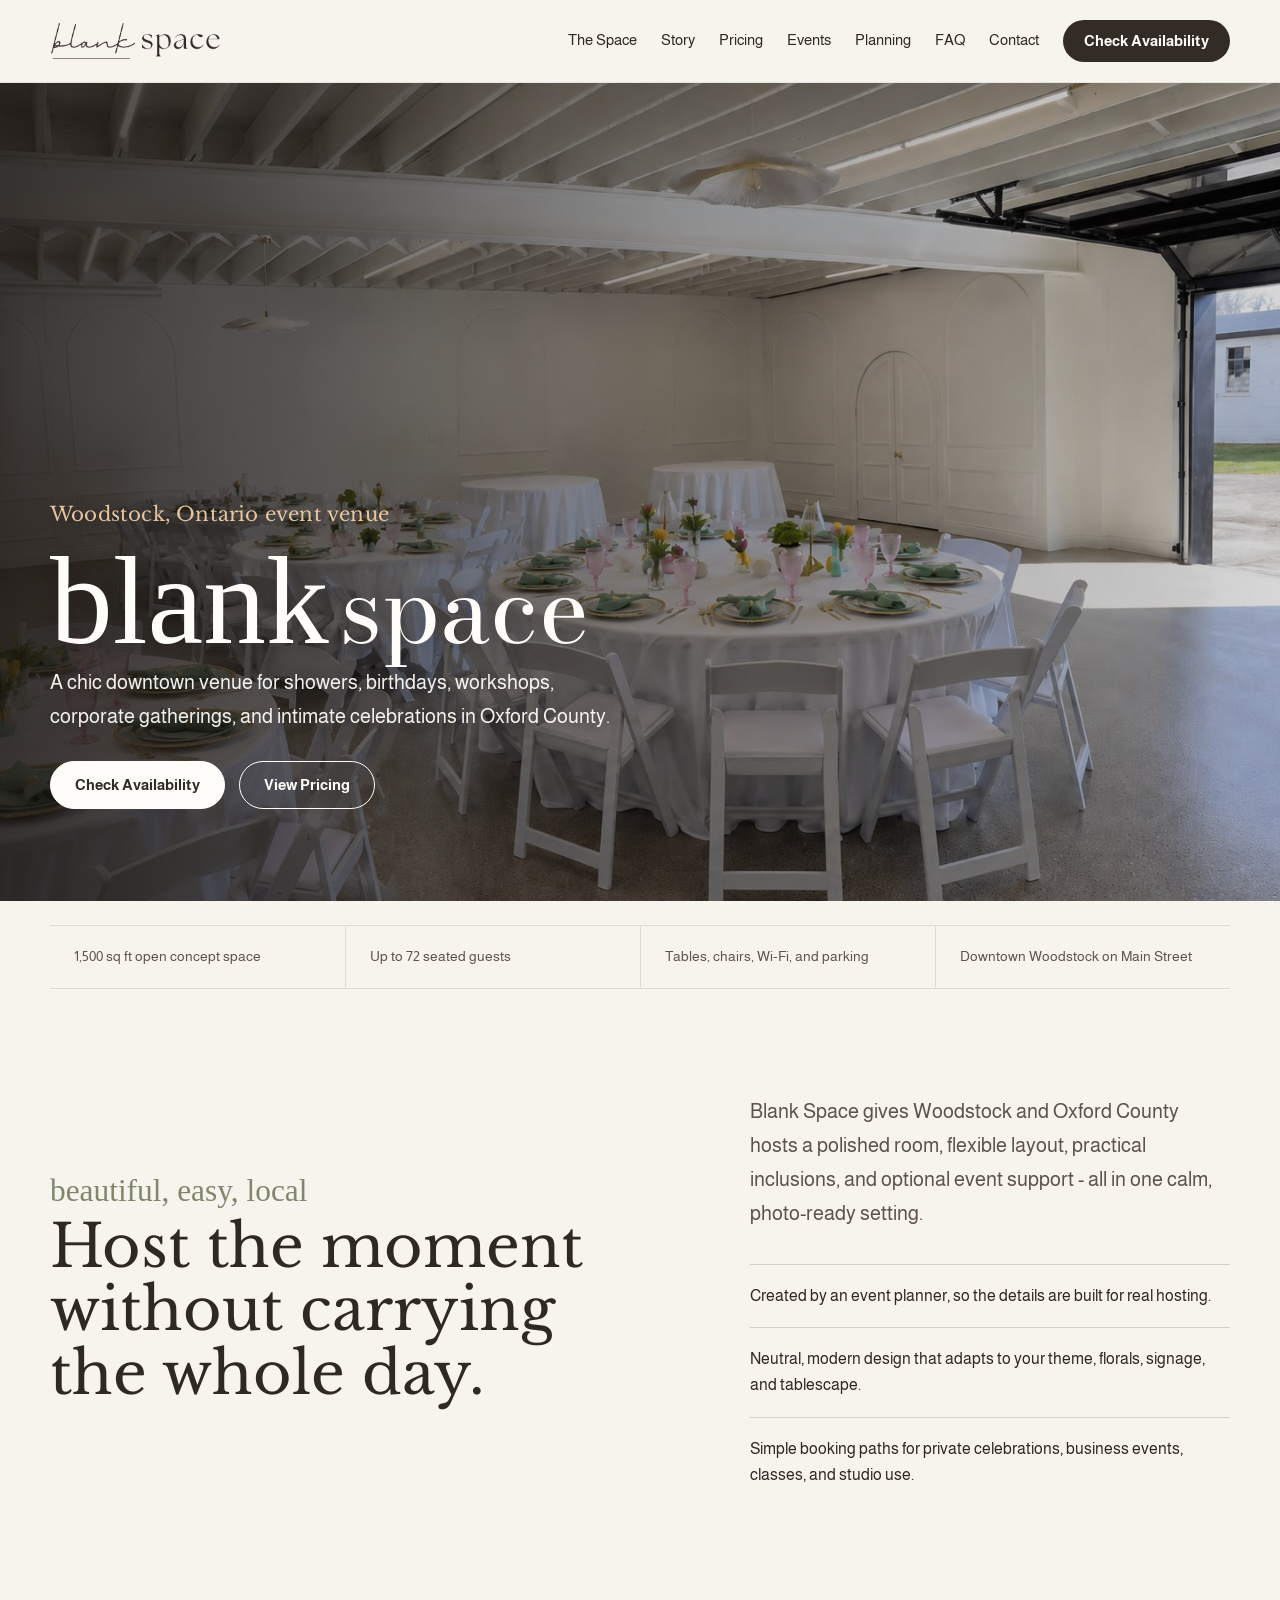
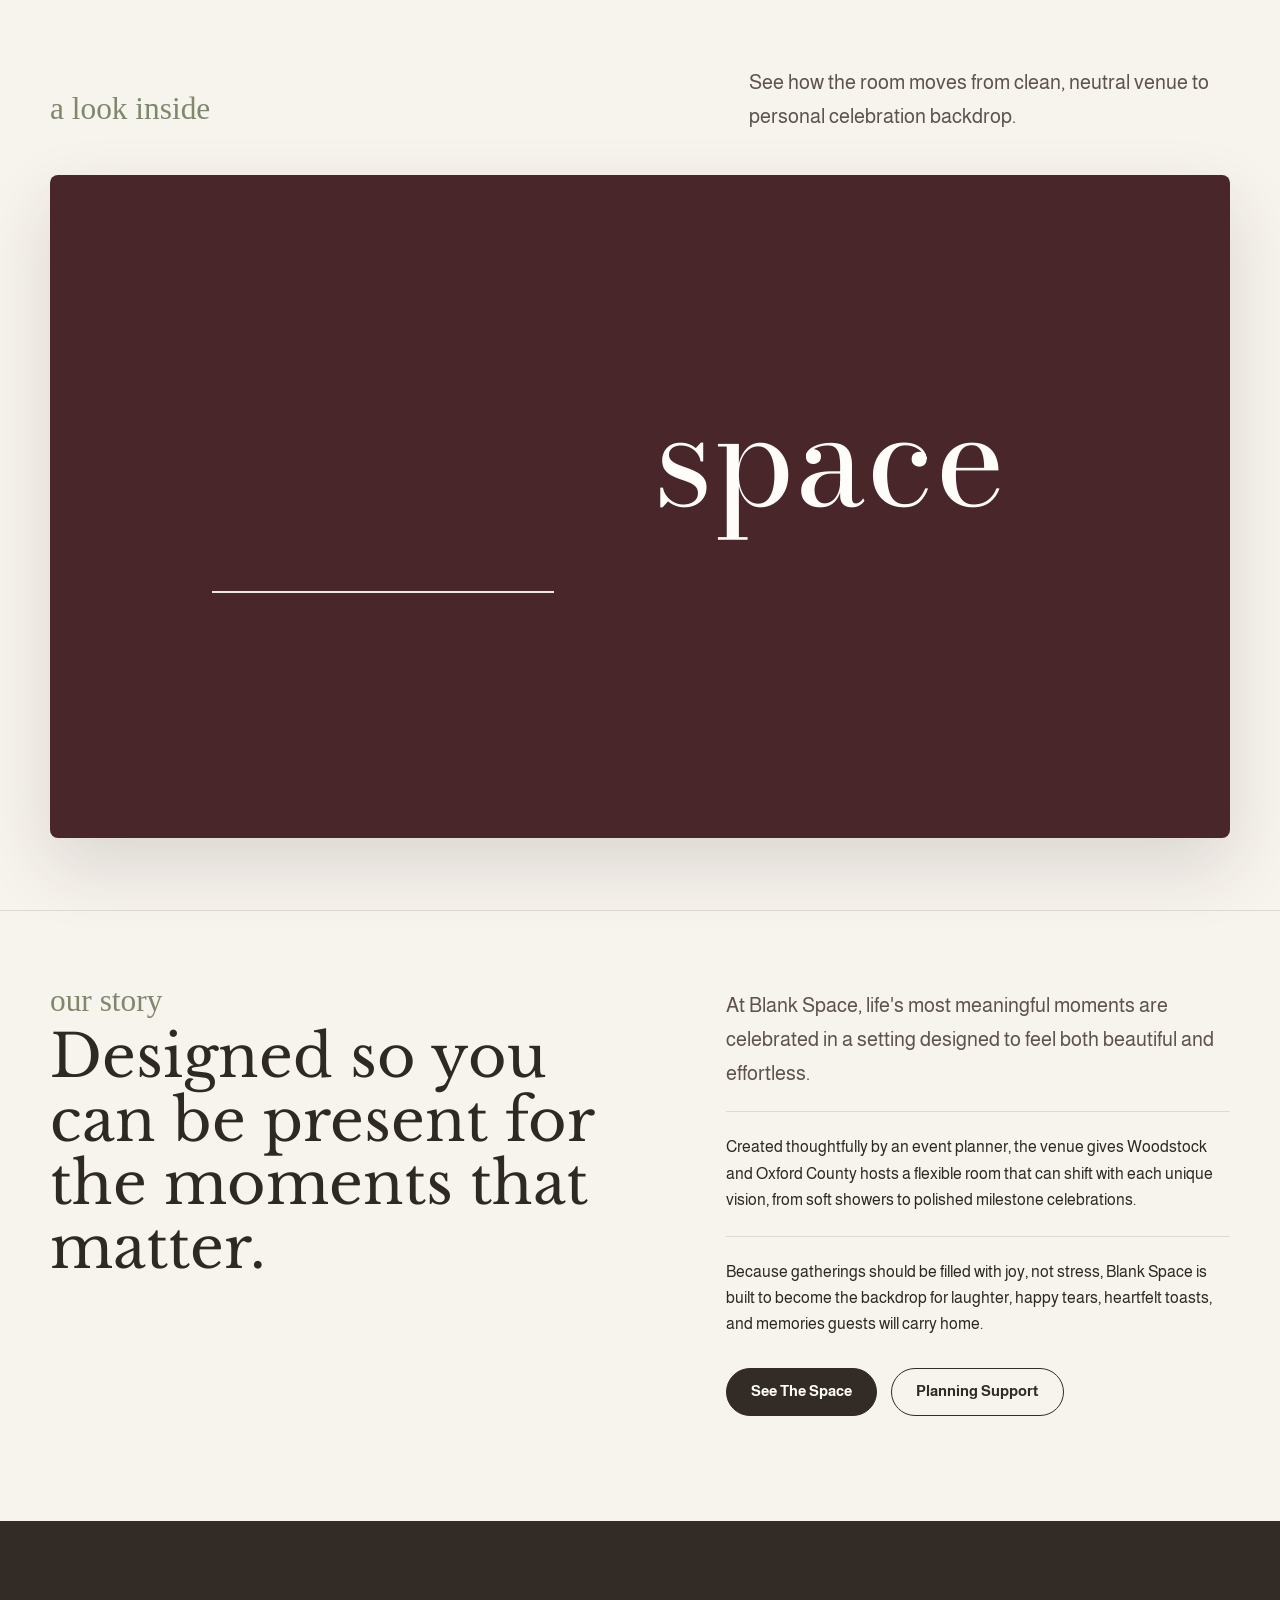
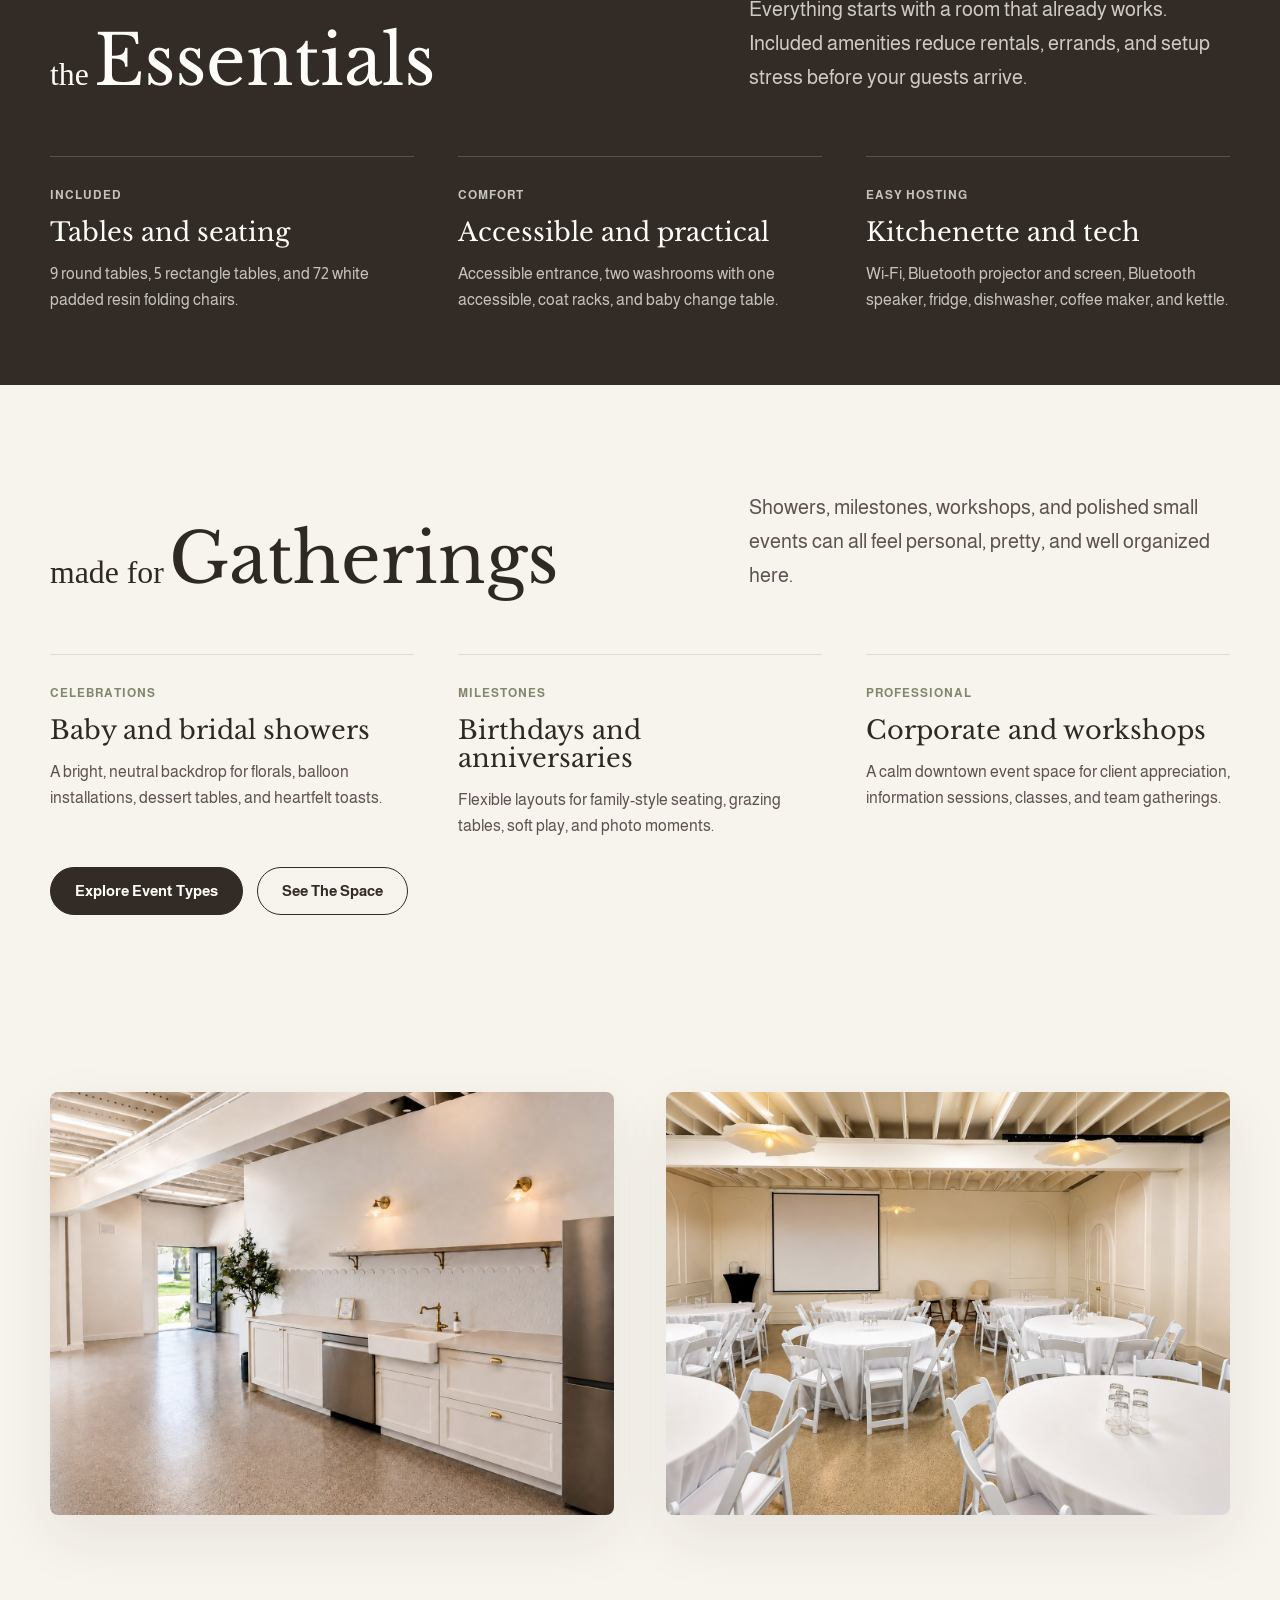
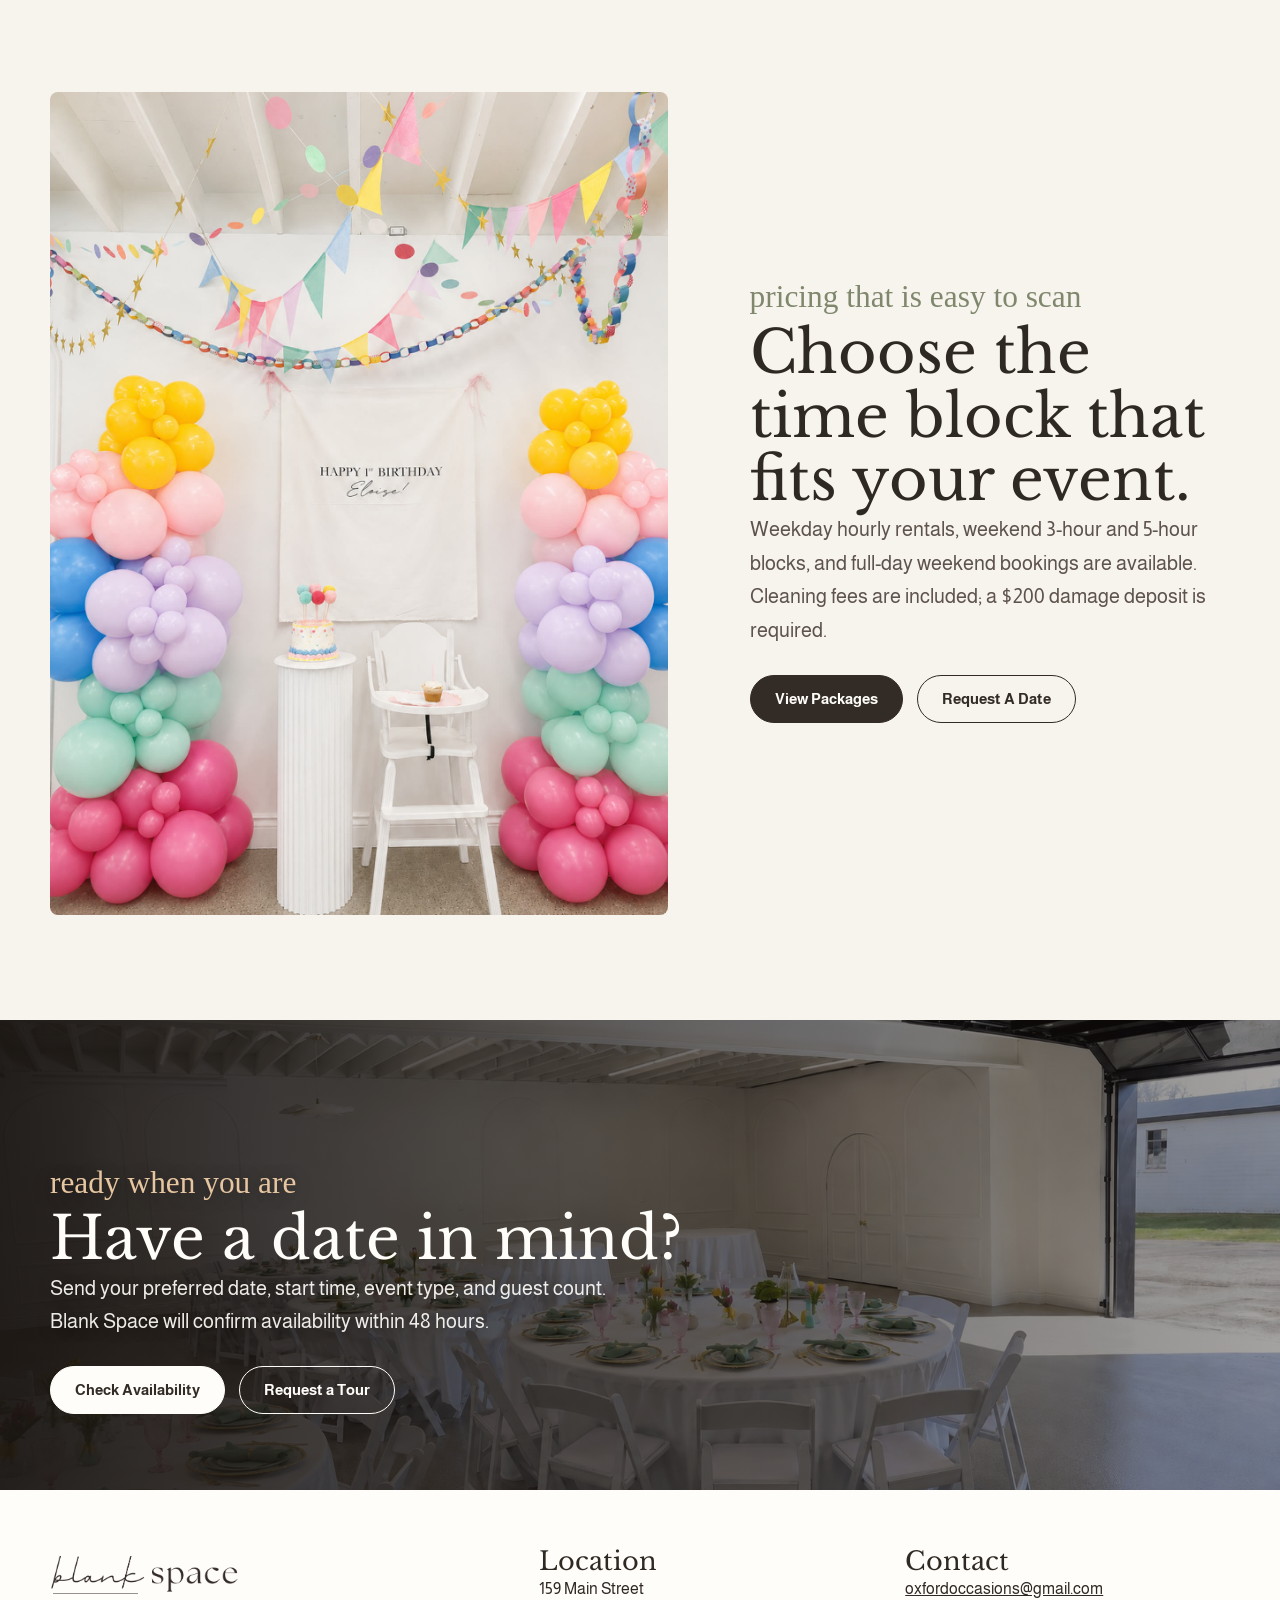
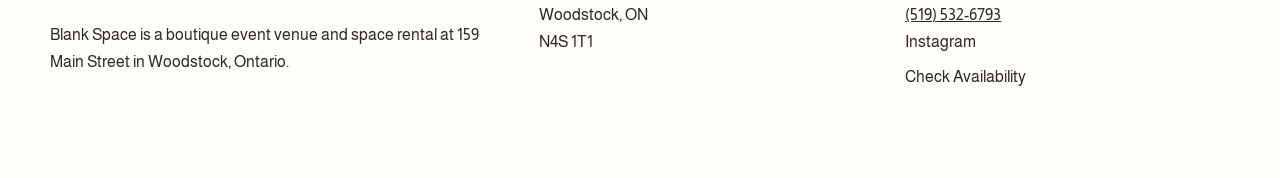
==== commit c751bab2: "Match hero title to logo typography" ====
--- a/site-redesign/index.html
+++ b/site-redesign/index.html
@@ -59,8 +59,8 @@
       <section class="hero" style="--hero-image: url('assets/images/blank-space-event-room-tables-wide.jpg'); --hero-position: center 54%;">
         <div class="hero-inner">
           <div class="hero-copy reveal">
-            <p class="mixed-kicker"><span class="script-word">Woodstock,</span><span class="kicker-rest">Ontario event venue</span></p>
-            <h1>Blank Space</h1>
+            <p class="hero-kicker">Woodstock, Ontario event venue</p>
+            <h1 class="hero-brand"><span class="hero-brand-script">blank</span><span class="hero-brand-serif">space</span></h1>
             <p class="lead">A chic downtown venue for showers, birthdays, workshops, corporate gatherings, and intimate celebrations in Oxford County.</p>
             <div class="hero-actions">
               <a class="button light" href="book.html">Check Availability</a>
--- a/site-redesign/styles.css
+++ b/site-redesign/styles.css
@@ -281,6 +281,47 @@
   display: inline-block;
 }
 
+.hero-kicker {
+  margin: 0 0 clamp(24px, 3.1vw, 40px);
+  color: #e6c6a1;
+  font-family: var(--font-serif);
+  font-size: clamp(1.08rem, 1.55vw, 1.56rem);
+  line-height: 1.1;
+  letter-spacing: 0.01em;
+  white-space: nowrap;
+  text-shadow: 0 2px 18px rgba(0, 0, 0, 0.36);
+}
+
+.hero-brand {
+  display: flex;
+  flex-wrap: wrap;
+  align-items: baseline;
+  gap: 0.12em;
+  margin: 0;
+  max-width: 940px;
+  color: var(--white);
+  line-height: 0.82;
+  text-shadow: 0 2px 24px rgba(0, 0, 0, 0.28);
+}
+
+.hero-brand-script {
+  display: inline-block;
+  font-family: var(--font-script);
+  font-size: clamp(4.75rem, 9.8vw, 9.8rem);
+  font-weight: 400;
+  line-height: 0.55;
+  text-transform: lowercase;
+}
+
+.hero-brand-serif {
+  display: inline-block;
+  font-family: var(--font-fashion);
+  font-size: clamp(4rem, 7.5vw, 7.6rem);
+  font-weight: 400;
+  line-height: 0.78;
+  text-transform: lowercase;
+}
+
 .title-fusion {
   --fusion-size: clamp(3.2rem, 7vw, 7.2rem);
   max-width: 940px;
@@ -445,6 +486,10 @@
   color: var(--white);
   max-width: 760px;
   text-shadow: 0 2px 24px rgba(0, 0, 0, 0.28);
+}
+
+.hero .hero-brand {
+  max-width: 940px;
 }
 
 .hero .script,
@@ -1440,6 +1485,24 @@
     font-size: clamp(3rem, 13.5vw, 4.15rem);
   }
 
+  .hero-kicker {
+    max-width: none;
+    margin-bottom: 36px;
+    font-size: clamp(0.88rem, 3.85vw, 1rem);
+  }
+
+  .hero-brand {
+    gap: 0.08em;
+  }
+
+  .hero-brand-script {
+    font-size: clamp(3.45rem, 20vw, 5rem);
+  }
+
+  .hero-brand-serif {
+    font-size: clamp(2.95rem, 14.5vw, 4rem);
+  }
+
   h2 {
     font-size: clamp(1.9rem, 8.8vw, 2.72rem);
   }
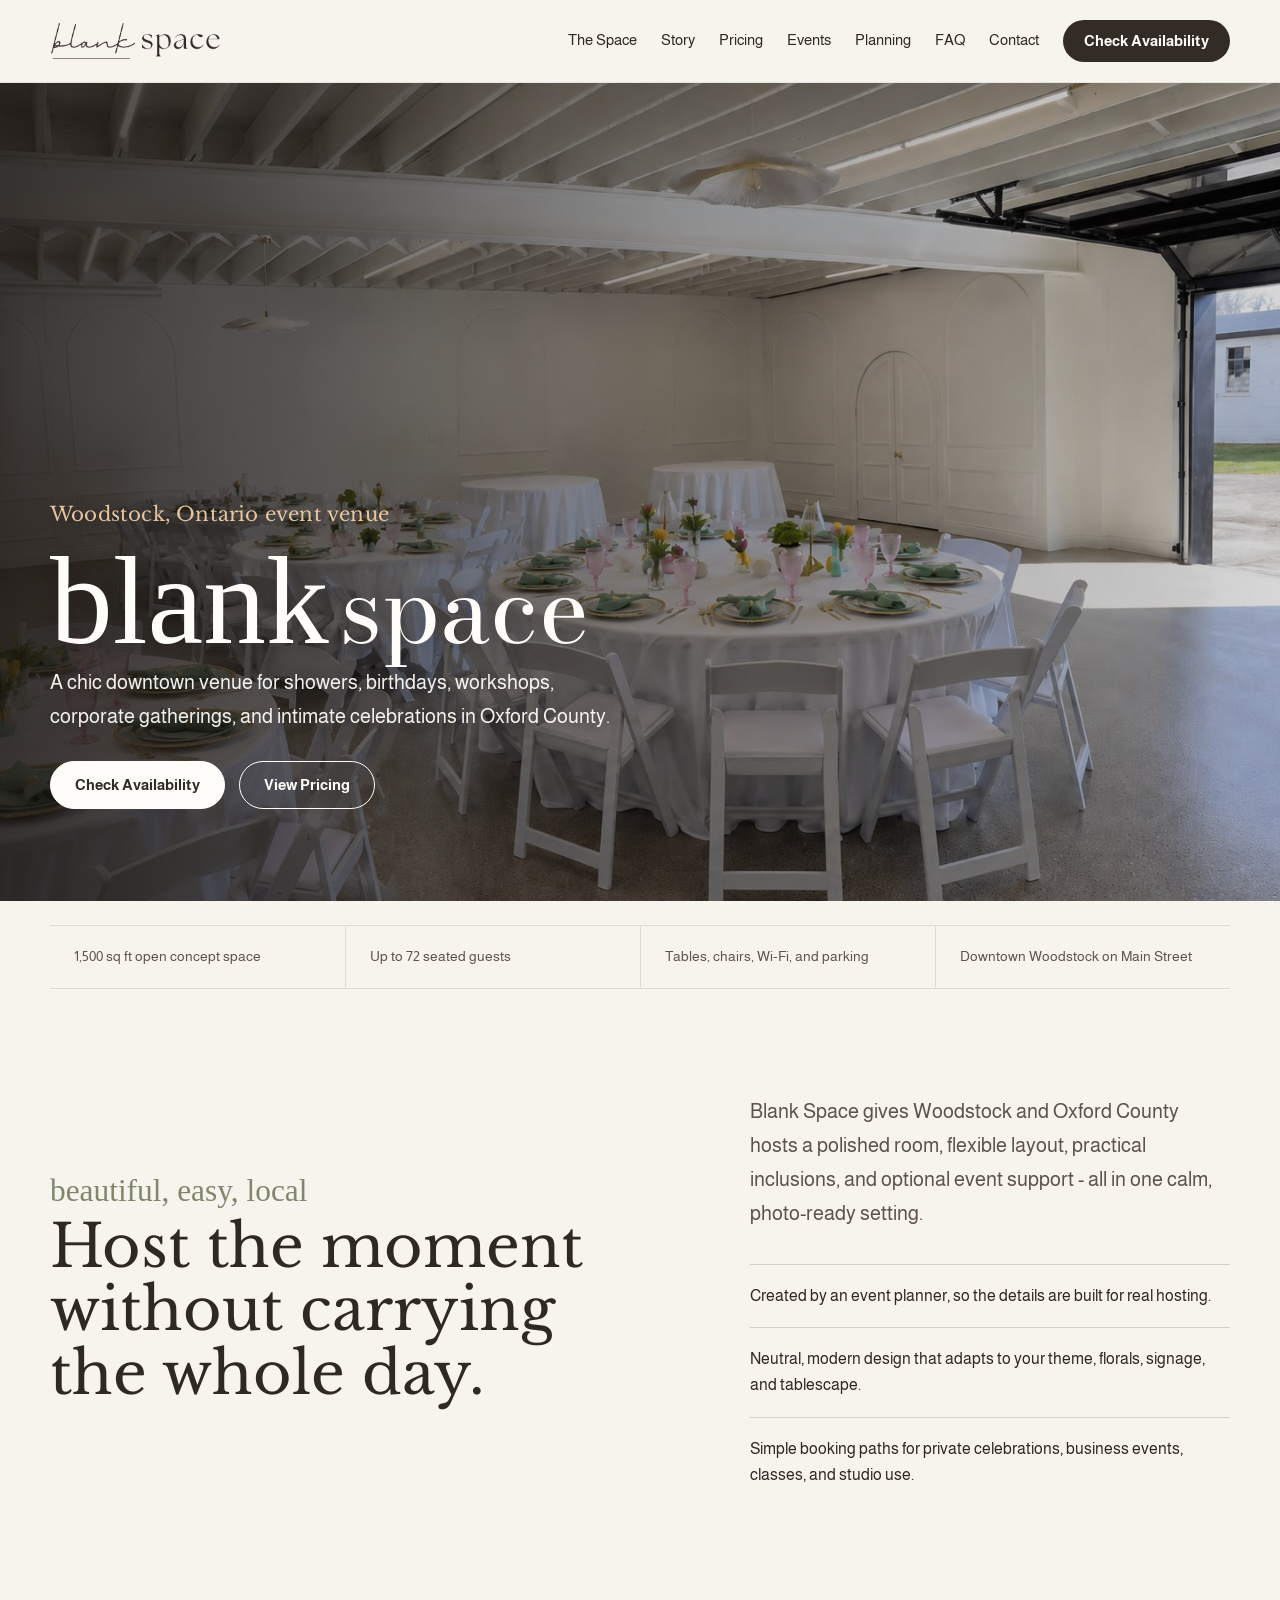
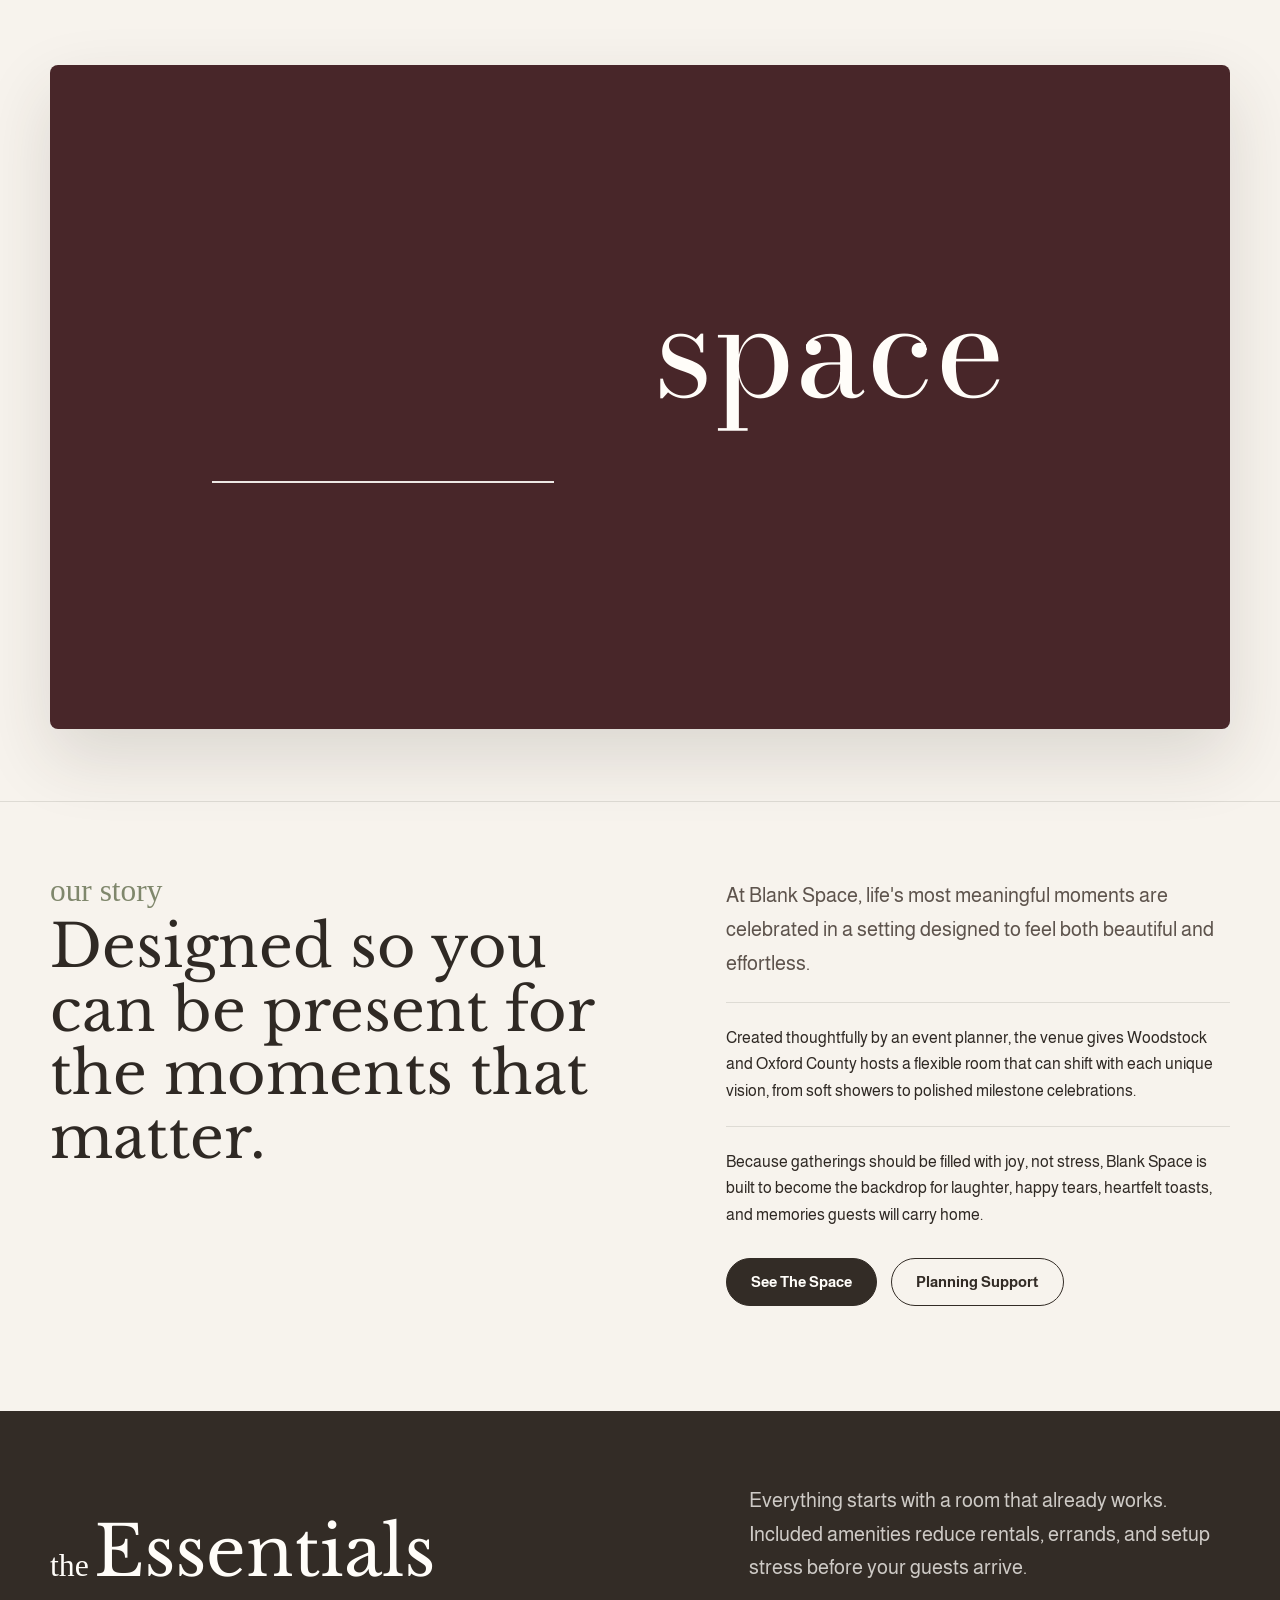
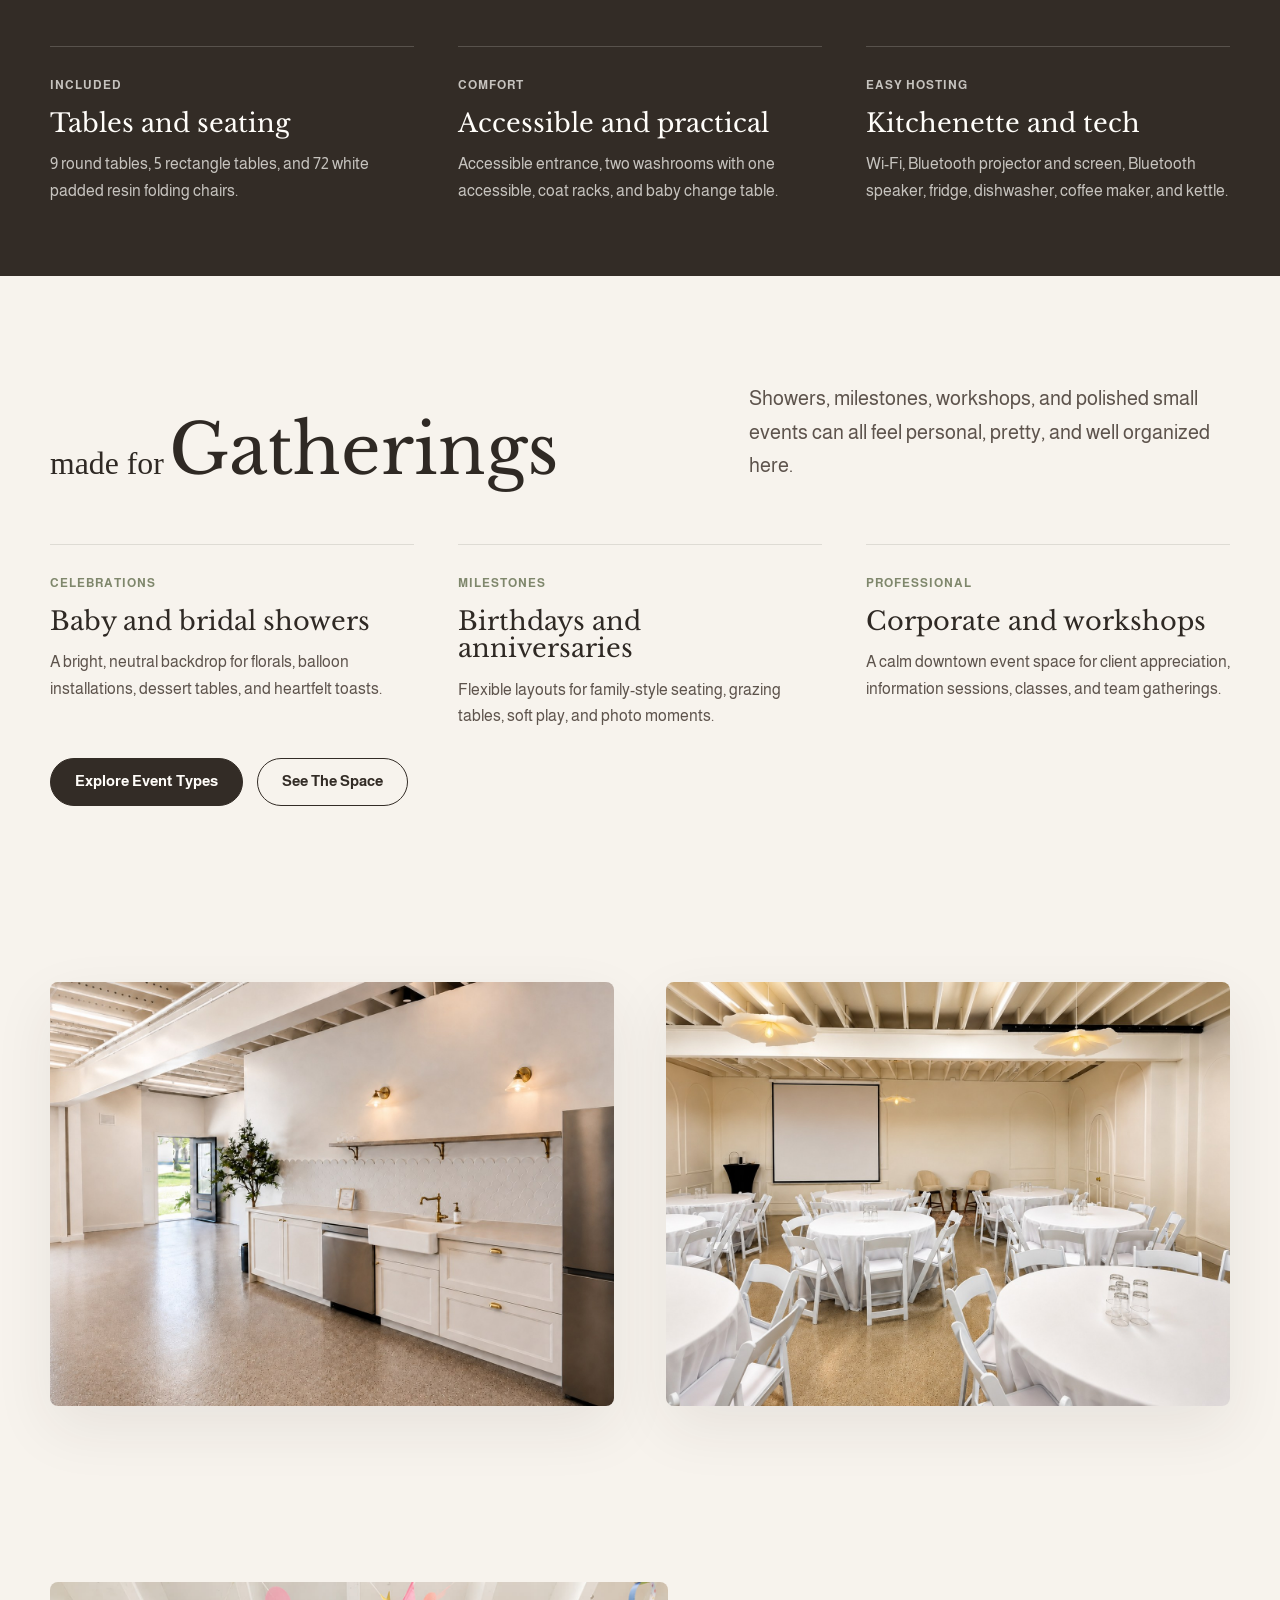
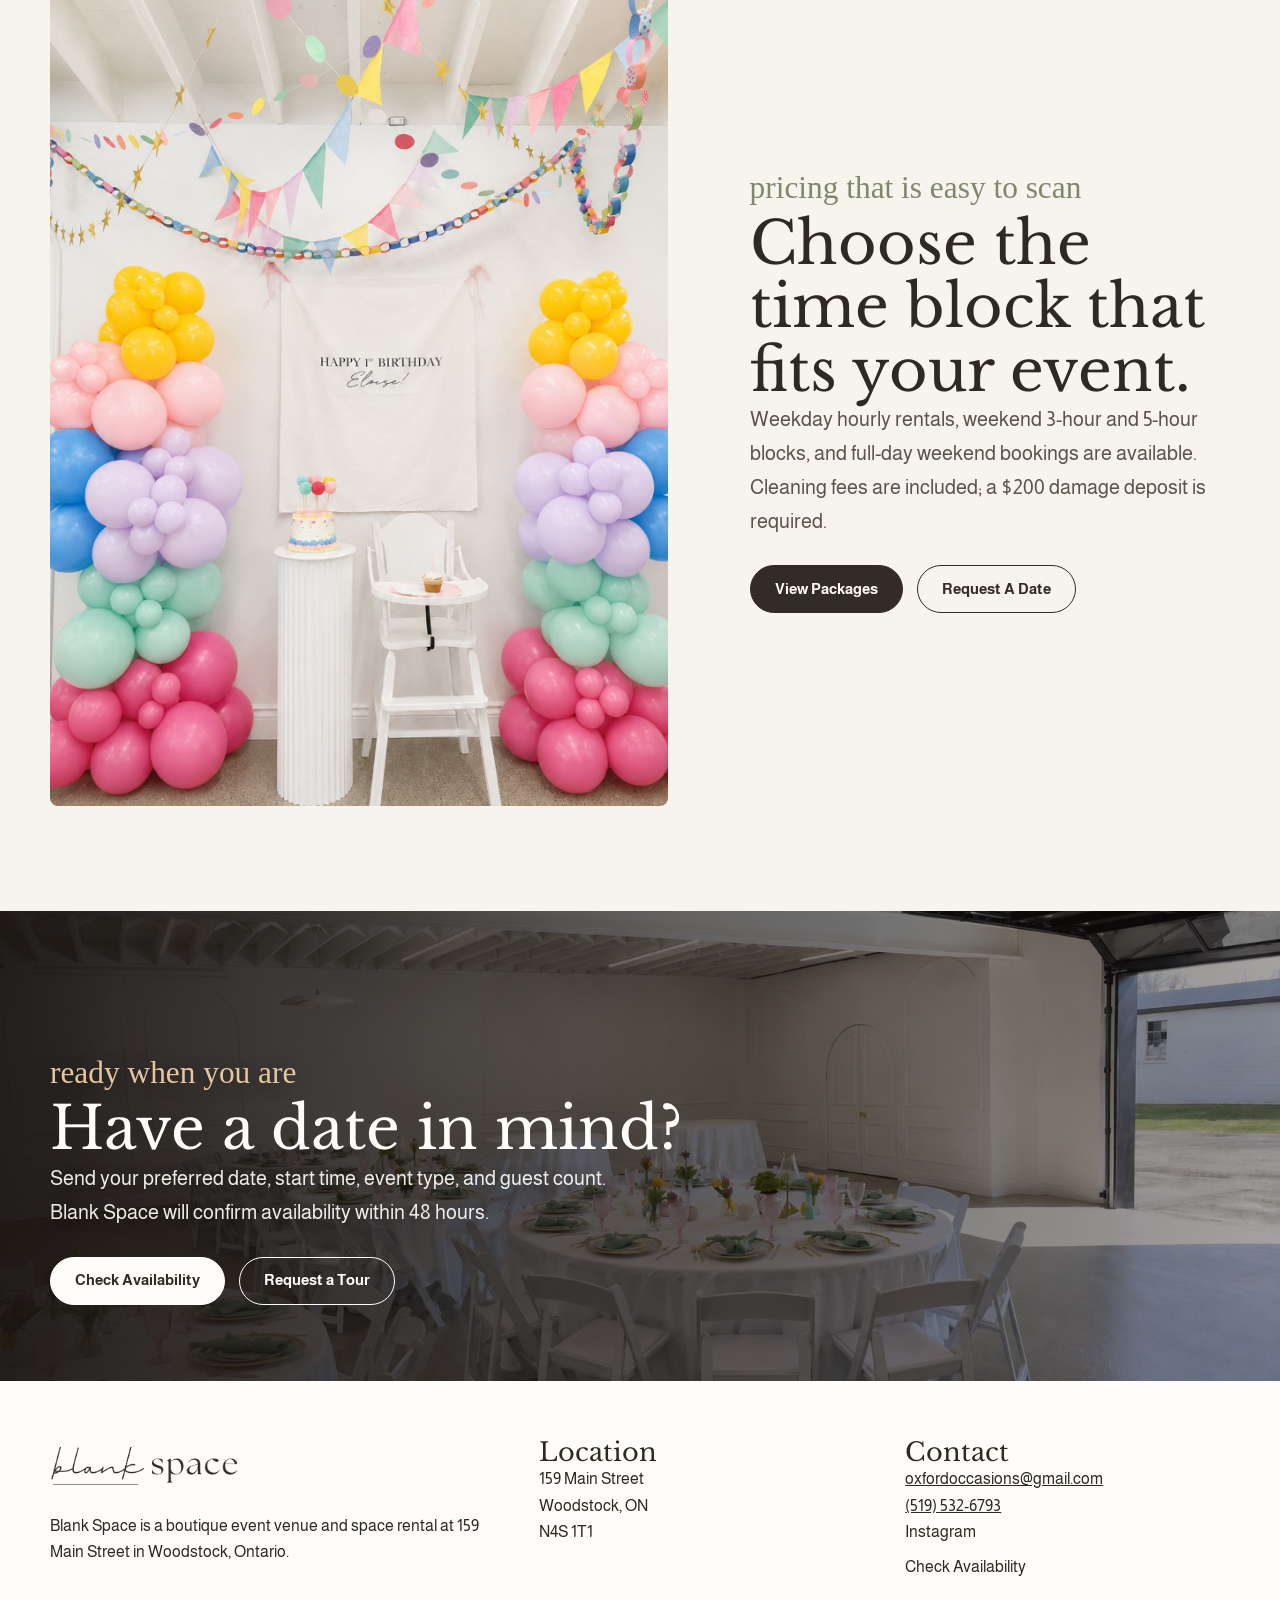
==== commit 5a9c88bb: "Remove redundant motion section intro" ====
--- a/site-redesign/index.html
+++ b/site-redesign/index.html
@@ -98,10 +98,6 @@
 
       <section class="section tight video-section">
         <div class="container">
-          <div class="video-intro reveal">
-            <span class="script">a look inside</span>
-            <p class="lead">See how the room moves from clean, neutral venue to personal celebration backdrop.</p>
-          </div>
           <div class="video-frame brand-motion-frame reveal" aria-label="Animated Blank Space brand mark">
             <div class="brand-motion" aria-hidden="true">
               <span class="motion-line motion-line-left"></span>
--- a/site-redesign/styles.css
+++ b/site-redesign/styles.css
@@ -437,7 +437,6 @@
 }
 
 .split > .reveal > .script,
-.video-intro > .script,
 .story-layout > div > .script,
 .regional-note > .reveal > .script,
 .planning-editorial > .reveal > .script,
@@ -588,18 +587,6 @@
 
 .video-section {
   padding-top: clamp(12px, 3vw, 34px);
-}
-
-.video-intro {
-  display: grid;
-  grid-template-columns: minmax(0, 0.82fr) minmax(280px, 0.62fr);
-  gap: clamp(24px, 5vw, 76px);
-  align-items: end;
-  margin-bottom: clamp(24px, 4vw, 42px);
-}
-
-.video-intro .lead {
-  max-width: 520px;
 }
 
 .video-frame {
@@ -1403,7 +1390,6 @@
 
   .section-head,
   .split,
-  .video-intro,
   .story-layout,
   .space-hero .container,
   .regional-note,
